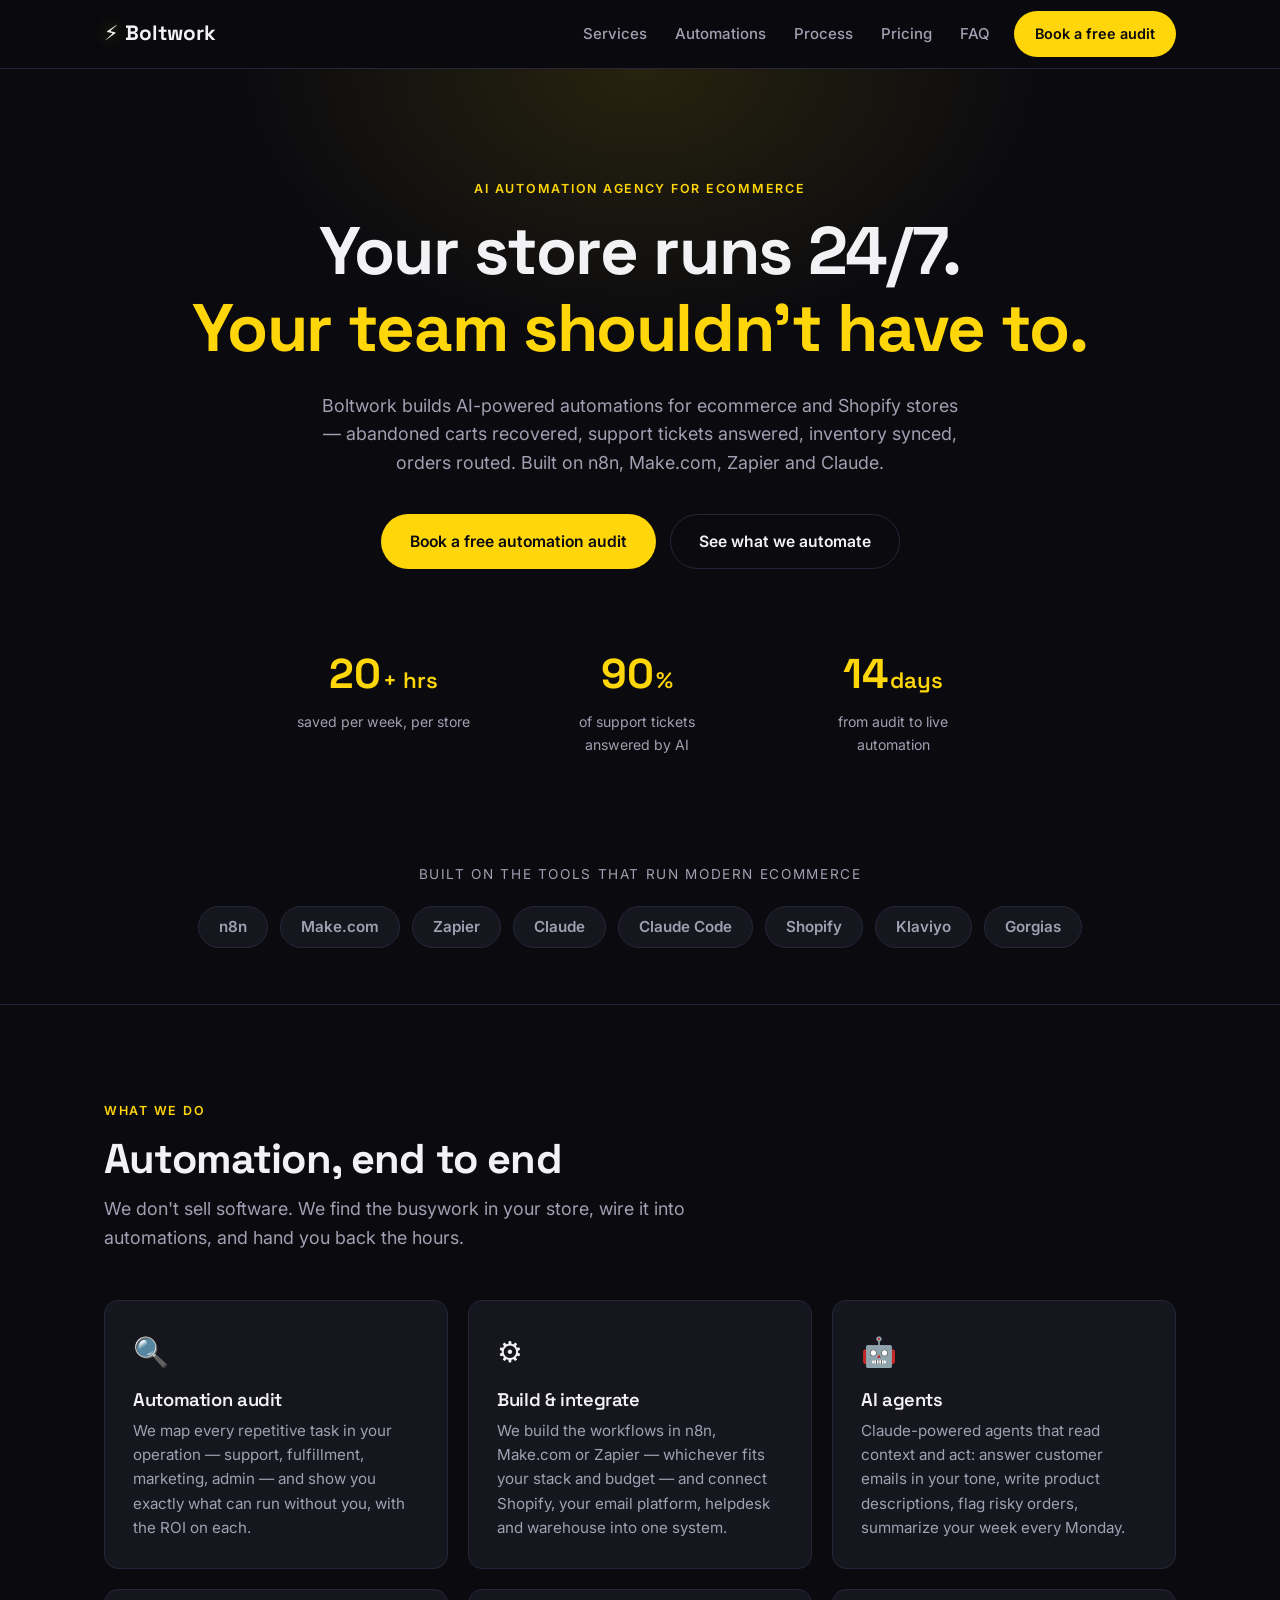
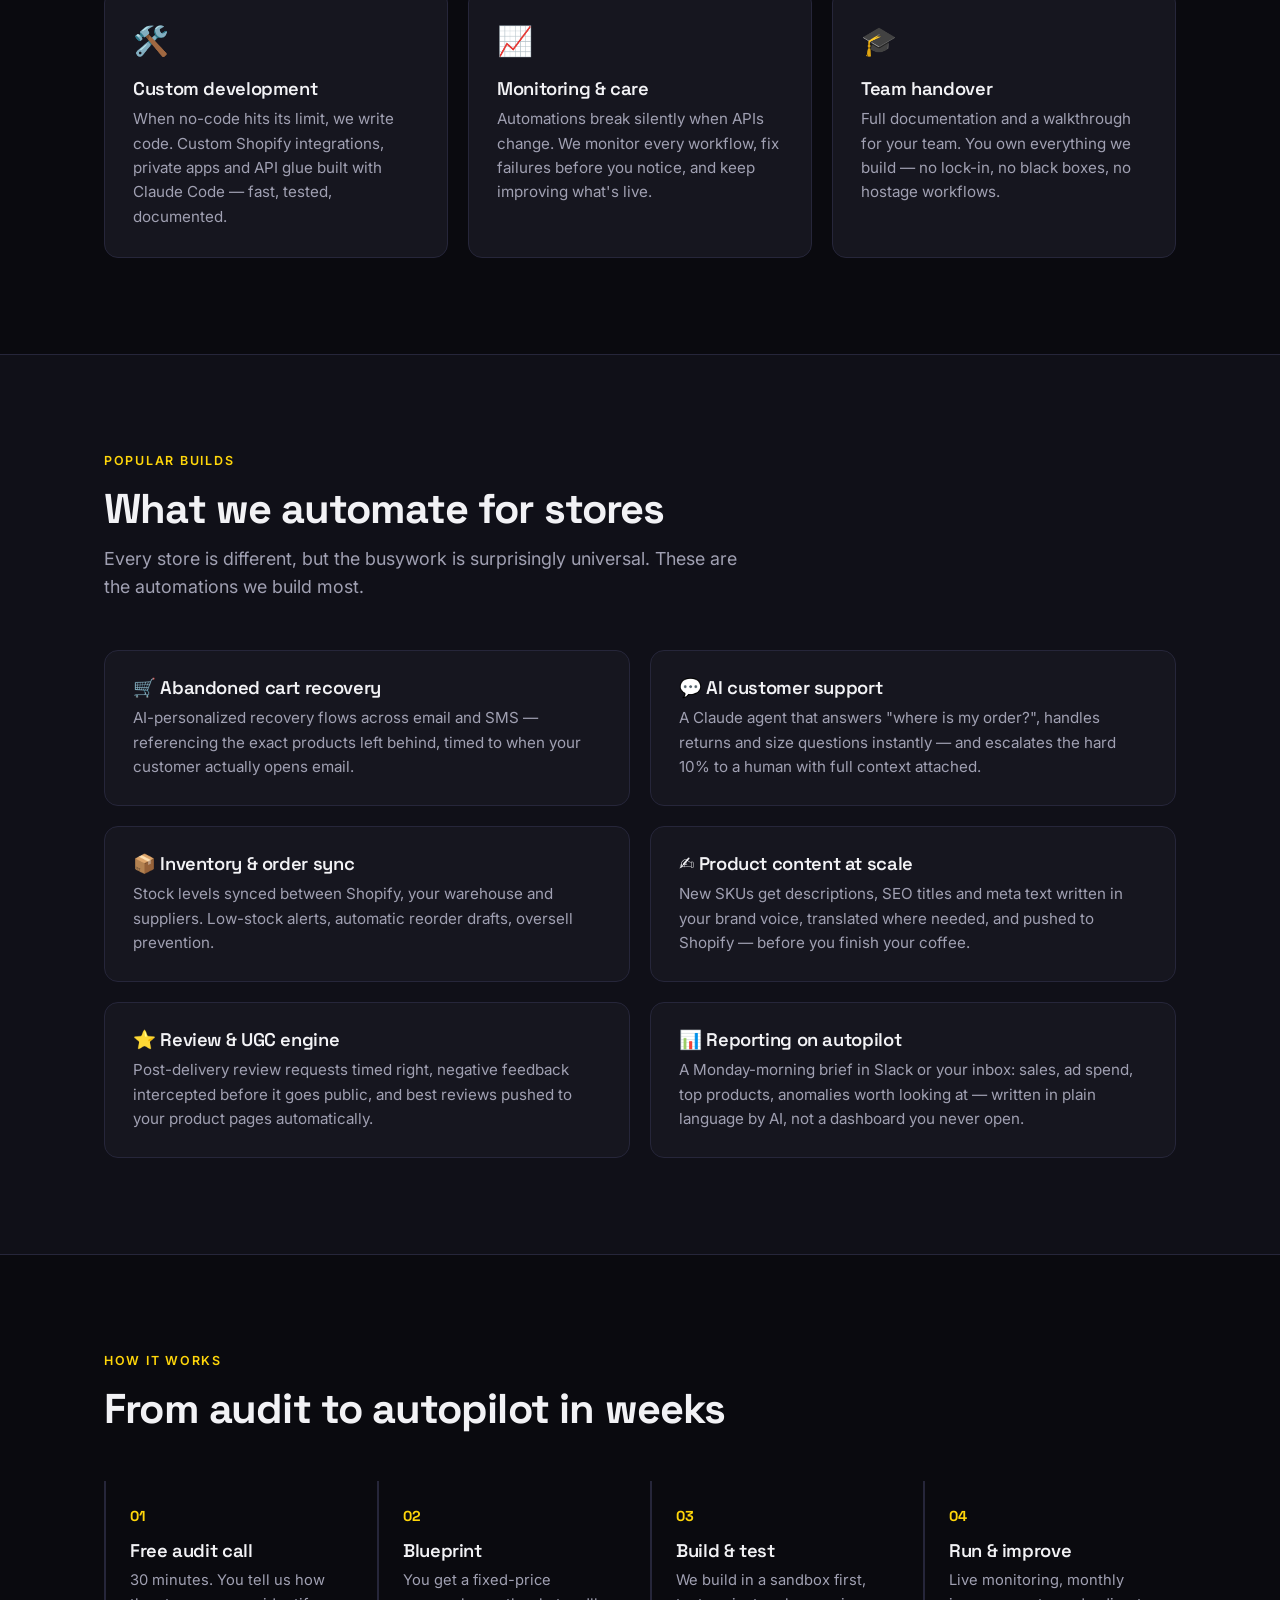
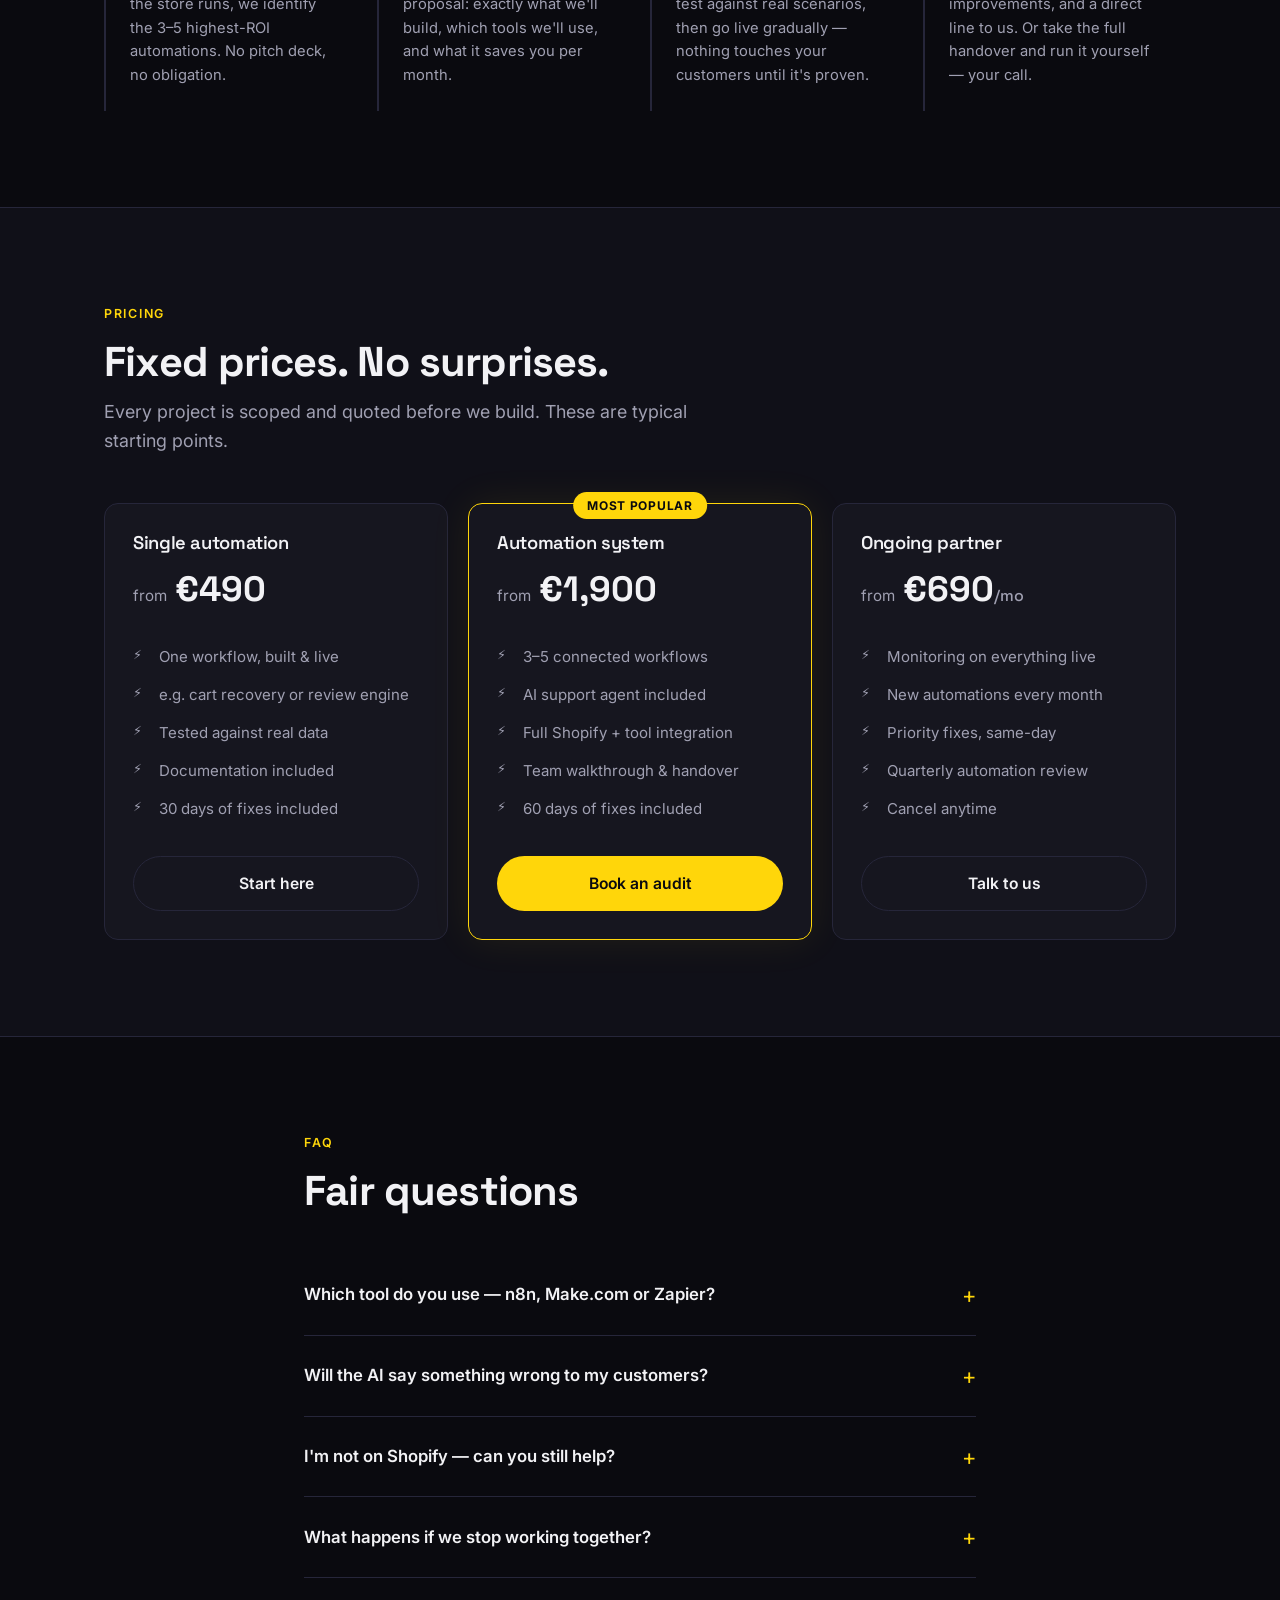
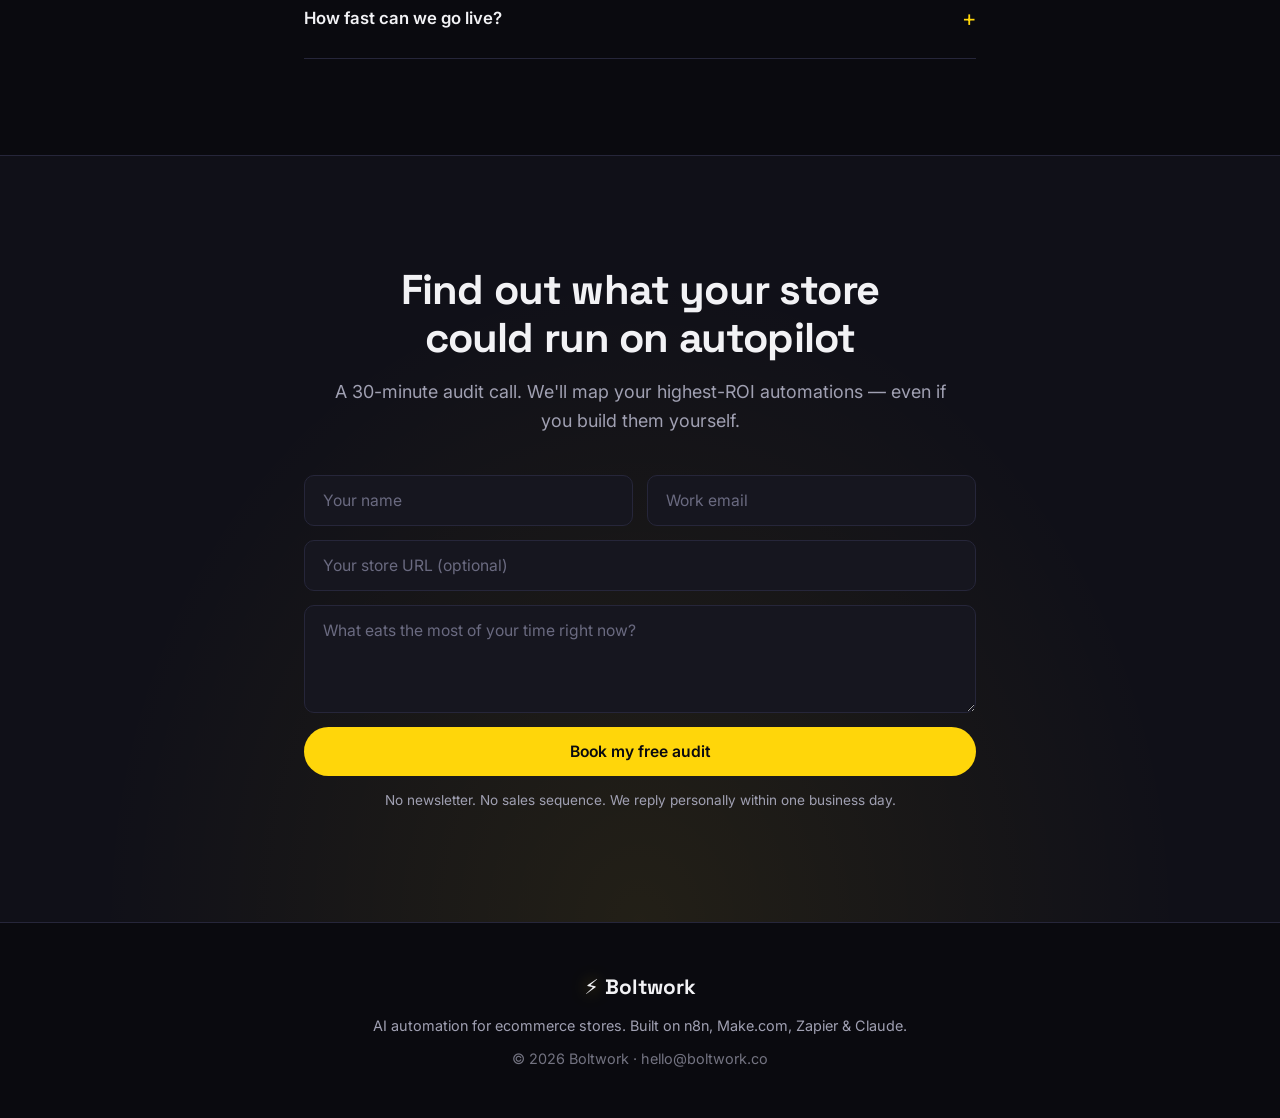
==== index.html @ 33cf0e96 "Initial commit: Boltwork marketing site Static one-page site for an AI automation agency targeting e" ====
<!DOCTYPE html>
<html lang="en">
<head>
  <meta charset="UTF-8">
  <meta name="viewport" content="width=device-width, initial-scale=1.0">
  <title>Boltwork — AI Automation for Ecommerce &amp; Shopify Stores</title>
  <meta name="description" content="Boltwork builds AI automations for ecommerce and Shopify stores using n8n, Make.com, Zapier and Claude. Recover carts, automate support, sync inventory — on autopilot.">
  <meta property="og:title" content="Boltwork — AI Automation for Ecommerce Stores">
  <meta property="og:description" content="We wire your store's busywork into AI-powered automations. n8n, Make.com, Zapier, Claude.">
  <meta property="og:type" content="website">
  <meta property="og:url" content="https://boltwork.co">
  <link rel="icon" href="data:image/svg+xml,<svg xmlns='http://www.w3.org/2000/svg' viewBox='0 0 100 100'><text y='.9em' font-size='90'>⚡</text></svg>">
  <link rel="preconnect" href="https://fonts.googleapis.com">
  <link rel="preconnect" href="https://fonts.gstatic.com" crossorigin>
  <link href="https://fonts.googleapis.com/css2?family=Inter:wght@400;500;600;700;800&family=Space+Grotesk:wght@500;600;700&display=swap" rel="stylesheet">
  <link rel="stylesheet" href="css/style.css">
</head>
<body>

  <header class="nav" id="top">
    <div class="container nav-inner">
      <a href="#top" class="logo">
        <span class="logo-bolt">⚡</span>Boltwork
      </a>
      <nav class="nav-links">
        <a href="#services">Services</a>
        <a href="#automations">Automations</a>
        <a href="#process">Process</a>
        <a href="#pricing">Pricing</a>
        <a href="#faq">FAQ</a>
      </nav>
      <a href="#contact" class="btn btn-primary btn-sm">Book a free audit</a>
      <button class="nav-toggle" aria-label="Open menu">☰</button>
    </div>
  </header>

  <main>

    <!-- HERO -->
    <section class="hero">
      <div class="hero-glow" aria-hidden="true"></div>
      <div class="container hero-inner">
        <p class="eyebrow reveal">AI automation agency for ecommerce</p>
        <h1 class="reveal">Your store runs 24/7.<br><span class="accent">Your team shouldn't have to.</span></h1>
        <p class="lead reveal">
          Boltwork builds AI-powered automations for ecommerce and Shopify stores —
          abandoned carts recovered, support tickets answered, inventory synced,
          orders routed. Built on n8n, Make.com, Zapier and Claude.
        </p>
        <div class="hero-cta reveal">
          <a href="#contact" class="btn btn-primary">Book a free automation audit</a>
          <a href="#automations" class="btn btn-ghost">See what we automate</a>
        </div>
        <div class="hero-stats reveal">
          <div class="stat"><span class="stat-num" data-count="20">0</span><span class="stat-unit">+ hrs</span><span class="stat-label">saved per week, per store</span></div>
          <div class="stat"><span class="stat-num" data-count="90">0</span><span class="stat-unit">%</span><span class="stat-label">of support tickets answered by AI</span></div>
          <div class="stat"><span class="stat-num" data-count="14">0</span><span class="stat-unit">days</span><span class="stat-label">from audit to live automation</span></div>
        </div>
      </div>
    </section>

    <!-- TOOL STRIP -->
    <section class="tools">
      <div class="container">
        <p class="tools-label">Built on the tools that run modern ecommerce</p>
        <div class="tools-row">
          <span class="tool-chip">n8n</span>
          <span class="tool-chip">Make.com</span>
          <span class="tool-chip">Zapier</span>
          <span class="tool-chip">Claude</span>
          <span class="tool-chip">Claude Code</span>
          <span class="tool-chip">Shopify</span>
          <span class="tool-chip">Klaviyo</span>
          <span class="tool-chip">Gorgias</span>
        </div>
      </div>
    </section>

    <!-- SERVICES -->
    <section class="section" id="services">
      <div class="container">
        <p class="eyebrow reveal">What we do</p>
        <h2 class="reveal">Automation, end to end</h2>
        <p class="section-lead reveal">We don't sell software. We find the busywork in your store, wire it into automations, and hand you back the hours.</p>
        <div class="grid grid-3">
          <div class="card reveal">
            <div class="card-icon">🔍</div>
            <h3>Automation audit</h3>
            <p>We map every repetitive task in your operation — support, fulfillment, marketing, admin — and show you exactly what can run without you, with the ROI on each.</p>
          </div>
          <div class="card reveal">
            <div class="card-icon">⚙️</div>
            <h3>Build &amp; integrate</h3>
            <p>We build the workflows in n8n, Make.com or Zapier — whichever fits your stack and budget — and connect Shopify, your email platform, helpdesk and warehouse into one system.</p>
          </div>
          <div class="card reveal">
            <div class="card-icon">🤖</div>
            <h3>AI agents</h3>
            <p>Claude-powered agents that read context and act: answer customer emails in your tone, write product descriptions, flag risky orders, summarize your week every Monday.</p>
          </div>
          <div class="card reveal">
            <div class="card-icon">🛠️</div>
            <h3>Custom development</h3>
            <p>When no-code hits its limit, we write code. Custom Shopify integrations, private apps and API glue built with Claude Code — fast, tested, documented.</p>
          </div>
          <div class="card reveal">
            <div class="card-icon">📈</div>
            <h3>Monitoring &amp; care</h3>
            <p>Automations break silently when APIs change. We monitor every workflow, fix failures before you notice, and keep improving what's live.</p>
          </div>
          <div class="card reveal">
            <div class="card-icon">🎓</div>
            <h3>Team handover</h3>
            <p>Full documentation and a walkthrough for your team. You own everything we build — no lock-in, no black boxes, no hostage workflows.</p>
          </div>
        </div>
      </div>
    </section>

    <!-- AUTOMATIONS -->
    <section class="section section-alt" id="automations">
      <div class="container">
        <p class="eyebrow reveal">Popular builds</p>
        <h2 class="reveal">What we automate for stores</h2>
        <p class="section-lead reveal">Every store is different, but the busywork is surprisingly universal. These are the automations we build most.</p>
        <div class="grid grid-2">
          <div class="usecase reveal">
            <h3>🛒 Abandoned cart recovery</h3>
            <p>AI-personalized recovery flows across email and SMS — referencing the exact products left behind, timed to when your customer actually opens email.</p>
          </div>
          <div class="usecase reveal">
            <h3>💬 AI customer support</h3>
            <p>A Claude agent that answers "where is my order?", handles returns and size questions instantly — and escalates the hard 10% to a human with full context attached.</p>
          </div>
          <div class="usecase reveal">
            <h3>📦 Inventory &amp; order sync</h3>
            <p>Stock levels synced between Shopify, your warehouse and suppliers. Low-stock alerts, automatic reorder drafts, oversell prevention.</p>
          </div>
          <div class="usecase reveal">
            <h3>✍️ Product content at scale</h3>
            <p>New SKUs get descriptions, SEO titles and meta text written in your brand voice, translated where needed, and pushed to Shopify — before you finish your coffee.</p>
          </div>
          <div class="usecase reveal">
            <h3>⭐ Review &amp; UGC engine</h3>
            <p>Post-delivery review requests timed right, negative feedback intercepted before it goes public, and best reviews pushed to your product pages automatically.</p>
          </div>
          <div class="usecase reveal">
            <h3>📊 Reporting on autopilot</h3>
            <p>A Monday-morning brief in Slack or your inbox: sales, ad spend, top products, anomalies worth looking at — written in plain language by AI, not a dashboard you never open.</p>
          </div>
        </div>
      </div>
    </section>

    <!-- PROCESS -->
    <section class="section" id="process">
      <div class="container">
        <p class="eyebrow reveal">How it works</p>
        <h2 class="reveal">From audit to autopilot in weeks</h2>
        <div class="steps">
          <div class="step reveal">
            <span class="step-num">01</span>
            <h3>Free audit call</h3>
            <p>30 minutes. You tell us how the store runs, we identify the 3–5 highest-ROI automations. No pitch deck, no obligation.</p>
          </div>
          <div class="step reveal">
            <span class="step-num">02</span>
            <h3>Blueprint</h3>
            <p>You get a fixed-price proposal: exactly what we'll build, which tools we'll use, and what it saves you per month.</p>
          </div>
          <div class="step reveal">
            <span class="step-num">03</span>
            <h3>Build &amp; test</h3>
            <p>We build in a sandbox first, test against real scenarios, then go live gradually — nothing touches your customers until it's proven.</p>
          </div>
          <div class="step reveal">
            <span class="step-num">04</span>
            <h3>Run &amp; improve</h3>
            <p>Live monitoring, monthly improvements, and a direct line to us. Or take the full handover and run it yourself — your call.</p>
          </div>
        </div>
      </div>
    </section>

    <!-- PRICING -->
    <section class="section section-alt" id="pricing">
      <div class="container">
        <p class="eyebrow reveal">Pricing</p>
        <h2 class="reveal">Fixed prices. No surprises.</h2>
        <p class="section-lead reveal">Every project is scoped and quoted before we build. These are typical starting points.</p>
        <div class="grid grid-3 pricing-grid">
          <div class="card price-card reveal">
            <h3>Single automation</h3>
            <p class="price">from <span>€490</span></p>
            <ul>
              <li>One workflow, built &amp; live</li>
              <li>e.g. cart recovery or review engine</li>
              <li>Tested against real data</li>
              <li>Documentation included</li>
              <li>30 days of fixes included</li>
            </ul>
            <a href="#contact" class="btn btn-ghost btn-block">Start here</a>
          </div>
          <div class="card price-card featured reveal">
            <span class="badge">Most popular</span>
            <h3>Automation system</h3>
            <p class="price">from <span>€1,900</span></p>
            <ul>
              <li>3–5 connected workflows</li>
              <li>AI support agent included</li>
              <li>Full Shopify + tool integration</li>
              <li>Team walkthrough &amp; handover</li>
              <li>60 days of fixes included</li>
            </ul>
            <a href="#contact" class="btn btn-primary btn-block">Book an audit</a>
          </div>
          <div class="card price-card reveal">
            <h3>Ongoing partner</h3>
            <p class="price">from <span>€690</span><span class="price-period">/mo</span></p>
            <ul>
              <li>Monitoring on everything live</li>
              <li>New automations every month</li>
              <li>Priority fixes, same-day</li>
              <li>Quarterly automation review</li>
              <li>Cancel anytime</li>
            </ul>
            <a href="#contact" class="btn btn-ghost btn-block">Talk to us</a>
          </div>
        </div>
      </div>
    </section>

    <!-- FAQ -->
    <section class="section" id="faq">
      <div class="container container-narrow">
        <p class="eyebrow reveal">FAQ</p>
        <h2 class="reveal">Fair questions</h2>
        <div class="faq-list">
          <details class="faq-item reveal">
            <summary>Which tool do you use — n8n, Make.com or Zapier?</summary>
            <p>Whichever fits you. Zapier is fastest to start and easiest for your team to tweak. Make.com is the value pick for complex multi-step flows. n8n is self-hostable and cheapest at scale — best when you run many workflows or care about data staying on your own server. We're not affiliated with any of them, so we recommend what's right, not what pays us.</p>
          </details>
          <details class="faq-item reveal">
            <summary>Will the AI say something wrong to my customers?</summary>
            <p>We design for this. Agents only act inside guardrails: they answer from your actual policies and order data, they escalate anything uncertain to a human, and during the first weeks everything runs in draft mode so you approve before anything is sent.</p>
          </details>
          <details class="faq-item reveal">
            <summary>I'm not on Shopify — can you still help?</summary>
            <p>Yes. Shopify is our specialty, but n8n, Make and Zapier connect to WooCommerce, and most other platforms. If it has an API, we can automate it.</p>
          </details>
          <details class="faq-item reveal">
            <summary>What happens if we stop working together?</summary>
            <p>You keep everything. Workflows are built in your accounts, documented, and handed over. No proprietary lock-in — if we're not delivering value, you should be able to walk away easily. That keeps us honest.</p>
          </details>
          <details class="faq-item reveal">
            <summary>How fast can we go live?</summary>
            <p>A single automation is typically live within 1–2 weeks of the audit call. A full automation system takes 3–5 weeks, going live piece by piece so you see value early.</p>
          </details>
        </div>
      </div>
    </section>

    <!-- CTA -->
    <section class="cta" id="contact">
      <div class="container container-narrow">
        <h2 class="reveal">Find out what your store<br>could run on autopilot</h2>
        <p class="section-lead reveal">A 30-minute audit call. We'll map your highest-ROI automations — even if you build them yourself.</p>
        <form class="contact-form reveal" name="contact" method="POST" data-netlify="true">
          <div class="form-row">
            <input type="text" name="name" placeholder="Your name" required>
            <input type="email" name="email" placeholder="Work email" required>
          </div>
          <input type="url" name="store" placeholder="Your store URL (optional)">
          <textarea name="message" rows="4" placeholder="What eats the most of your time right now?"></textarea>
          <button type="submit" class="btn btn-primary btn-block">Book my free audit</button>
          <p class="form-note">No newsletter. No sales sequence. We reply personally within one business day.</p>
        </form>
      </div>
    </section>

  </main>

  <footer class="footer">
    <div class="container footer-inner">
      <a href="#top" class="logo"><span class="logo-bolt">⚡</span>Boltwork</a>
      <p>AI automation for ecommerce stores. Built on n8n, Make.com, Zapier &amp; Claude.</p>
      <p class="footer-copy">© 2026 Boltwork · hello@boltwork.co</p>
    </div>
  </footer>

  <script src="js/main.js"></script>
</body>
</html>
---- css/style.css ----
/* ============ Boltwork — style.css ============ */

:root {
  --bg: #0a0a0f;
  --bg-alt: #101018;
  --surface: #16161f;
  --surface-hover: #1c1c28;
  --border: #26263a;
  --text: #f2f2f5;
  --text-muted: #a0a0b2;
  --accent: #ffd60a;
  --accent-dim: #ffd60a22;
  --accent-text: #0a0a0f;
  --radius: 14px;
  --font-body: "Inter", system-ui, -apple-system, sans-serif;
  --font-display: "Space Grotesk", var(--font-body);
}

* { margin: 0; padding: 0; box-sizing: border-box; }

html { scroll-behavior: smooth; }

body {
  font-family: var(--font-body);
  background: var(--bg);
  color: var(--text);
  line-height: 1.6;
  -webkit-font-smoothing: antialiased;
}

.container {
  max-width: 1120px;
  margin: 0 auto;
  padding: 0 24px;
}

.container-narrow { max-width: 720px; }

h1, h2, h3 {
  font-family: var(--font-display);
  line-height: 1.15;
  letter-spacing: -0.02em;
}

h1 { font-size: clamp(2.4rem, 6vw, 4.2rem); font-weight: 700; }
h2 { font-size: clamp(1.8rem, 4vw, 2.6rem); font-weight: 700; margin-bottom: 12px; }
h3 { font-size: 1.15rem; font-weight: 600; margin-bottom: 8px; }

.accent { color: var(--accent); }

.eyebrow {
  text-transform: uppercase;
  letter-spacing: 0.14em;
  font-size: 0.78rem;
  font-weight: 600;
  color: var(--accent);
  margin-bottom: 14px;
}

.lead, .section-lead {
  color: var(--text-muted);
  font-size: 1.12rem;
  max-width: 640px;
}

.section-lead { margin-bottom: 48px; }

/* ---------- Buttons ---------- */

.btn {
  display: inline-block;
  padding: 14px 28px;
  border-radius: 999px;
  font-weight: 600;
  font-size: 0.98rem;
  text-decoration: none;
  border: 1px solid transparent;
  cursor: pointer;
  transition: transform 0.15s ease, box-shadow 0.15s ease, background 0.15s ease;
  font-family: var(--font-body);
}

.btn-primary {
  background: var(--accent);
  color: var(--accent-text);
}

.btn-primary:hover {
  transform: translateY(-2px);
  box-shadow: 0 8px 30px var(--accent-dim), 0 4px 14px rgba(255, 214, 10, 0.35);
}

.btn-ghost {
  border-color: var(--border);
  color: var(--text);
  background: transparent;
}

.btn-ghost:hover {
  background: var(--surface);
  transform: translateY(-2px);
}

.btn-sm { padding: 10px 20px; font-size: 0.9rem; }
.btn-block { display: block; text-align: center; width: 100%; }

/* ---------- Nav ---------- */

.nav {
  position: sticky;
  top: 0;
  z-index: 100;
  background: rgba(10, 10, 15, 0.82);
  backdrop-filter: blur(14px);
  border-bottom: 1px solid var(--border);
}

.nav-inner {
  display: flex;
  align-items: center;
  justify-content: space-between;
  height: 68px;
  gap: 24px;
}

.logo {
  font-family: var(--font-display);
  font-weight: 700;
  font-size: 1.3rem;
  color: var(--text);
  text-decoration: none;
  display: flex;
  align-items: center;
  gap: 6px;
}

.logo-bolt { filter: drop-shadow(0 0 8px rgba(255, 214, 10, 0.6)); }

.nav-links {
  display: flex;
  gap: 28px;
  margin-left: auto;
}

.nav-links a {
  color: var(--text-muted);
  text-decoration: none;
  font-size: 0.94rem;
  font-weight: 500;
  transition: color 0.15s;
}

.nav-links a:hover { color: var(--text); }

.nav-toggle {
  display: none;
  background: none;
  border: none;
  color: var(--text);
  font-size: 1.5rem;
  cursor: pointer;
}

/* ---------- Hero ---------- */

.hero {
  position: relative;
  padding: 110px 0 80px;
  overflow: hidden;
}

.hero-glow {
  position: absolute;
  top: -300px;
  left: 50%;
  transform: translateX(-50%);
  width: 900px;
  height: 600px;
  background: radial-gradient(ellipse at center, rgba(255, 214, 10, 0.12) 0%, transparent 65%);
  pointer-events: none;
}

.hero-inner { position: relative; text-align: center; }

.hero .lead { margin: 24px auto 36px; }

.hero-cta {
  display: flex;
  gap: 14px;
  justify-content: center;
  flex-wrap: wrap;
}

.hero-stats {
  display: flex;
  justify-content: center;
  gap: clamp(32px, 6vw, 80px);
  margin-top: 72px;
  flex-wrap: wrap;
}

.stat { text-align: center; }

.stat-num {
  font-family: var(--font-display);
  font-size: 2.6rem;
  font-weight: 700;
  color: var(--accent);
}

.stat-unit {
  font-family: var(--font-display);
  font-size: 1.4rem;
  font-weight: 600;
  color: var(--accent);
  margin-left: 2px;
}

.stat-label {
  display: block;
  color: var(--text-muted);
  font-size: 0.88rem;
  margin-top: 4px;
  max-width: 180px;
}

/* ---------- Tool strip ---------- */

.tools {
  padding: 28px 0 56px;
  border-bottom: 1px solid var(--border);
}

.tools-label {
  text-align: center;
  color: var(--text-muted);
  font-size: 0.85rem;
  text-transform: uppercase;
  letter-spacing: 0.12em;
  margin-bottom: 20px;
}

.tools-row {
  display: flex;
  justify-content: center;
  flex-wrap: wrap;
  gap: 12px;
}

.tool-chip {
  padding: 8px 20px;
  border: 1px solid var(--border);
  border-radius: 999px;
  color: var(--text-muted);
  font-weight: 600;
  font-size: 0.95rem;
  background: var(--surface);
  transition: color 0.15s, border-color 0.15s;
}

.tool-chip:hover { color: var(--accent); border-color: var(--accent); }

/* ---------- Sections ---------- */

.section { padding: 96px 0; }

.section-alt {
  background: var(--bg-alt);
  border-top: 1px solid var(--border);
  border-bottom: 1px solid var(--border);
}

/* ---------- Grids & cards ---------- */

.grid { display: grid; gap: 20px; }
.grid-2 { grid-template-columns: repeat(2, 1fr); }
.grid-3 { grid-template-columns: repeat(3, 1fr); }

.card {
  background: var(--surface);
  border: 1px solid var(--border);
  border-radius: var(--radius);
  padding: 28px;
  transition: transform 0.2s ease, border-color 0.2s ease, background 0.2s ease;
}

.card:hover {
  transform: translateY(-4px);
  border-color: #3a3a55;
  background: var(--surface-hover);
}

.card p { color: var(--text-muted); font-size: 0.95rem; }

.card-icon { font-size: 1.8rem; margin-bottom: 14px; }

.usecase {
  background: var(--surface);
  border: 1px solid var(--border);
  border-radius: var(--radius);
  padding: 26px 28px;
  transition: transform 0.2s ease, border-color 0.2s ease;
}

.usecase:hover { transform: translateY(-3px); border-color: #3a3a55; }

.usecase p { color: var(--text-muted); font-size: 0.95rem; }

/* ---------- Steps ---------- */

.steps {
  display: grid;
  grid-template-columns: repeat(4, 1fr);
  gap: 20px;
  margin-top: 48px;
}

.step {
  padding: 24px;
  border-left: 2px solid var(--border);
  transition: border-color 0.2s;
}

.step:hover { border-left-color: var(--accent); }

.step-num {
  font-family: var(--font-display);
  font-size: 0.9rem;
  font-weight: 700;
  color: var(--accent);
  display: block;
  margin-bottom: 12px;
}

.step p { color: var(--text-muted); font-size: 0.92rem; }

/* ---------- Pricing ---------- */

.pricing-grid { align-items: stretch; }

.price-card {
  display: flex;
  flex-direction: column;
  position: relative;
}

.price-card.featured {
  border-color: var(--accent);
  box-shadow: 0 0 40px rgba(255, 214, 10, 0.08);
}

.badge {
  position: absolute;
  top: -12px;
  left: 50%;
  transform: translateX(-50%);
  background: var(--accent);
  color: var(--accent-text);
  font-size: 0.75rem;
  font-weight: 700;
  padding: 4px 14px;
  border-radius: 999px;
  text-transform: uppercase;
  letter-spacing: 0.06em;
  white-space: nowrap;
}

.price {
  color: var(--text-muted);
  font-size: 0.95rem;
  margin-bottom: 20px;
}

.price span {
  font-family: var(--font-display);
  font-size: 2.2rem;
  font-weight: 700;
  color: var(--text);
  margin-left: 4px;
}

.price .price-period {
  font-size: 1rem;
  font-weight: 500;
  color: var(--text-muted);
  margin-left: 0;
}

.price-card ul {
  list-style: none;
  margin-bottom: 28px;
  flex-grow: 1;
}

.price-card li {
  color: var(--text-muted);
  font-size: 0.94rem;
  padding: 7px 0 7px 26px;
  position: relative;
}

.price-card li::before {
  content: "⚡";
  position: absolute;
  left: 0;
  font-size: 0.8rem;
}

/* ---------- FAQ ---------- */

.faq-list { margin-top: 40px; }

.faq-item {
  border-bottom: 1px solid var(--border);
  padding: 4px 0;
}

.faq-item summary {
  cursor: pointer;
  font-weight: 600;
  font-size: 1.05rem;
  padding: 18px 0;
  list-style: none;
  display: flex;
  justify-content: space-between;
  align-items: center;
  gap: 16px;
}

.faq-item summary::-webkit-details-marker { display: none; }

.faq-item summary::after {
  content: "+";
  color: var(--accent);
  font-size: 1.4rem;
  font-weight: 400;
  flex-shrink: 0;
  transition: transform 0.2s;
}

.faq-item[open] summary::after { transform: rotate(45deg); }

.faq-item p {
  color: var(--text-muted);
  padding-bottom: 20px;
  font-size: 0.97rem;
}

/* ---------- CTA / Contact ---------- */

.cta {
  padding: 110px 0;
  text-align: center;
  background:
    radial-gradient(ellipse at 50% 100%, rgba(255, 214, 10, 0.08) 0%, transparent 60%),
    var(--bg-alt);
  border-top: 1px solid var(--border);
}

.cta .section-lead { margin: 16px auto 40px; }

.contact-form {
  display: flex;
  flex-direction: column;
  gap: 14px;
  text-align: left;
}

.form-row {
  display: grid;
  grid-template-columns: 1fr 1fr;
  gap: 14px;
}

.contact-form input,
.contact-form textarea {
  width: 100%;
  padding: 15px 18px;
  background: var(--surface);
  border: 1px solid var(--border);
  border-radius: 10px;
  color: var(--text);
  font-family: var(--font-body);
  font-size: 0.98rem;
  transition: border-color 0.15s;
}

.contact-form input:focus,
.contact-form textarea:focus {
  outline: none;
  border-color: var(--accent);
}

.contact-form ::placeholder { color: #6a6a80; }

.form-note {
  text-align: center;
  color: var(--text-muted);
  font-size: 0.85rem;
}

/* ---------- Footer ---------- */

.footer {
  padding: 48px 0;
  border-top: 1px solid var(--border);
}

.footer-inner {
  display: flex;
  flex-direction: column;
  align-items: center;
  gap: 10px;
  text-align: center;
}

.footer p { color: var(--text-muted); font-size: 0.9rem; }
.footer-copy { font-size: 0.82rem; opacity: 0.7; }

/* ---------- Reveal animation ---------- */

.reveal {
  opacity: 0;
  transform: translateY(22px);
  transition: opacity 0.6s ease, transform 0.6s ease;
}

.reveal.visible {
  opacity: 1;
  transform: translateY(0);
}

@media (prefers-reduced-motion: reduce) {
  .reveal { opacity: 1; transform: none; transition: none; }
  html { scroll-behavior: auto; }
}

/* ---------- Responsive ---------- */

@media (max-width: 900px) {
  .grid-3 { grid-template-columns: repeat(2, 1fr); }
  .steps { grid-template-columns: repeat(2, 1fr); }
}

@media (max-width: 640px) {
  .nav-links { display: none; }
  .nav-inner .btn { display: none; }
  .nav-toggle { display: block; }

  .nav.open .nav-links {
    display: flex;
    flex-direction: column;
    position: absolute;
    top: 68px;
    left: 0;
    right: 0;
    background: var(--bg);
    border-bottom: 1px solid var(--border);
    padding: 20px 24px;
    gap: 18px;
    margin: 0;
  }

  .grid-2, .grid-3 { grid-template-columns: 1fr; }
  .steps { grid-template-columns: 1fr; }
  .form-row { grid-template-columns: 1fr; }
  .section { padding: 64px 0; }
  .hero { padding: 72px 0 56px; }
  .hero-stats { gap: 28px; }
}
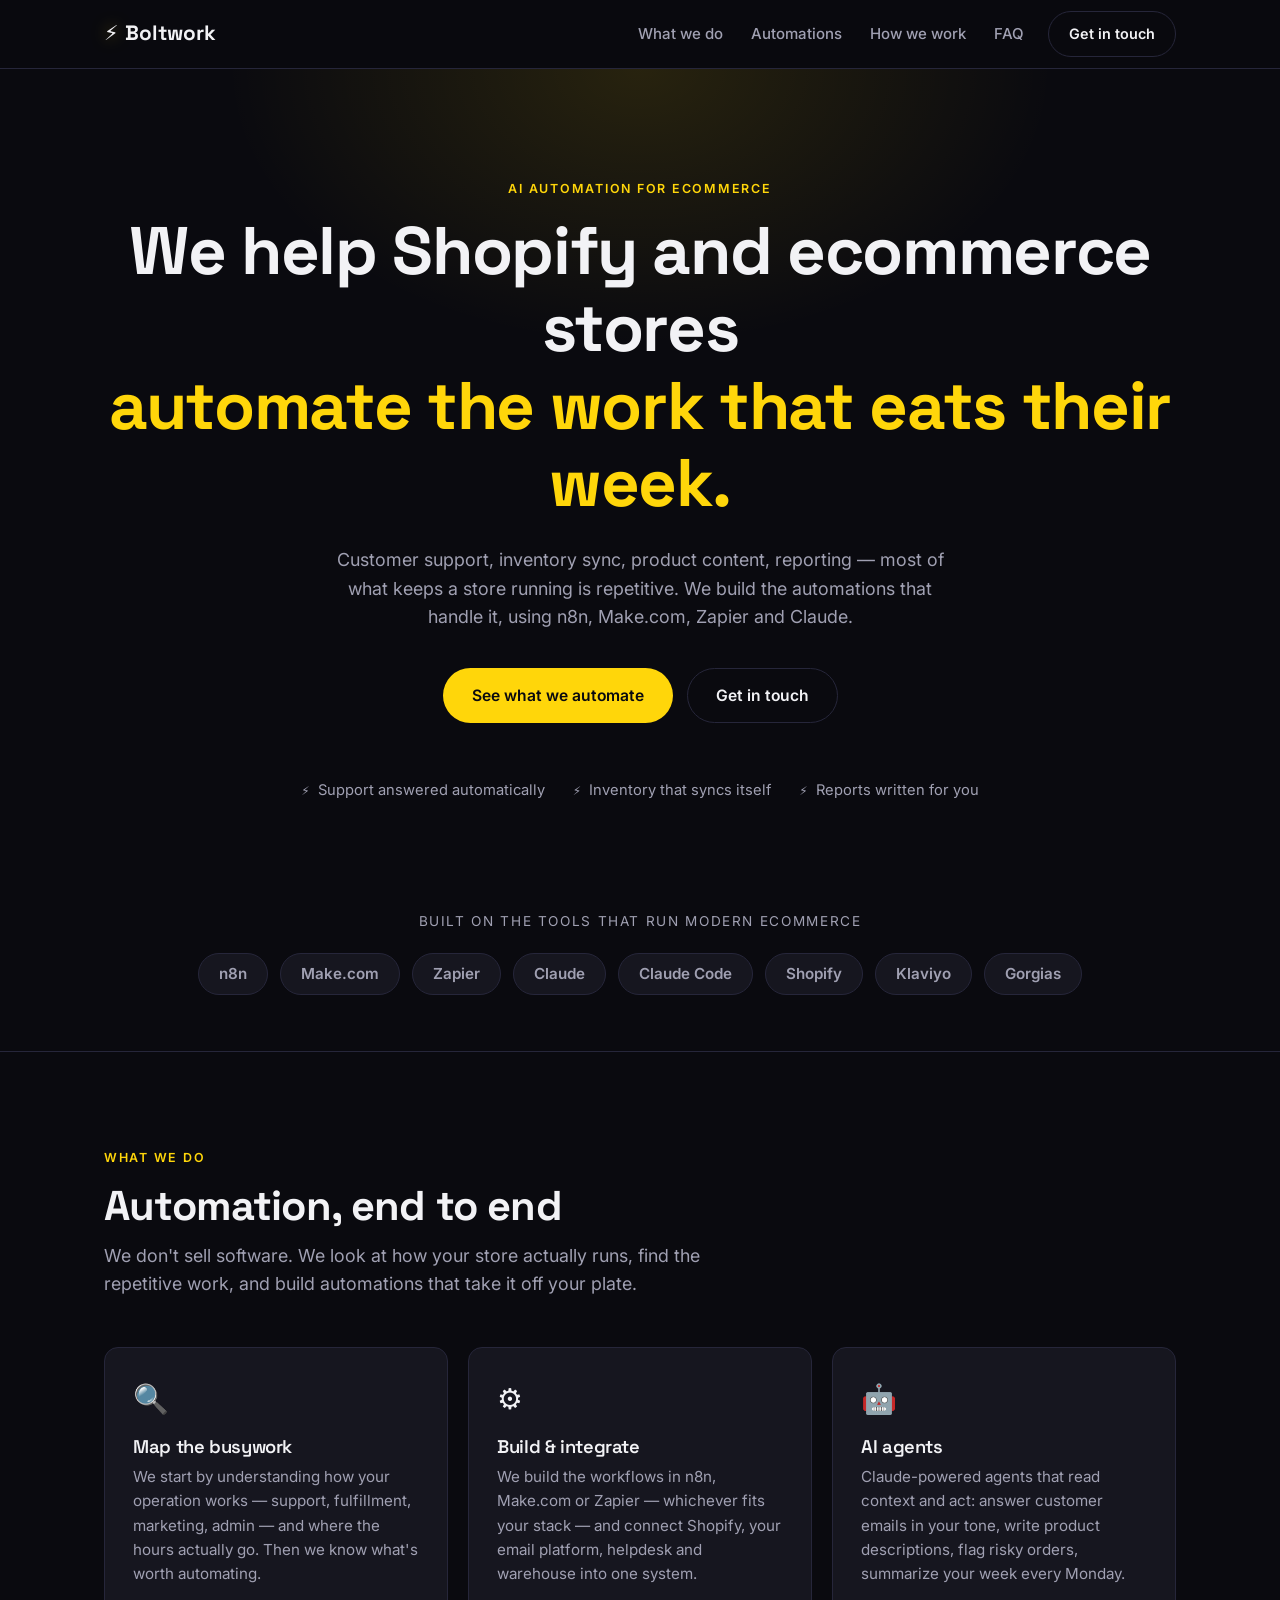
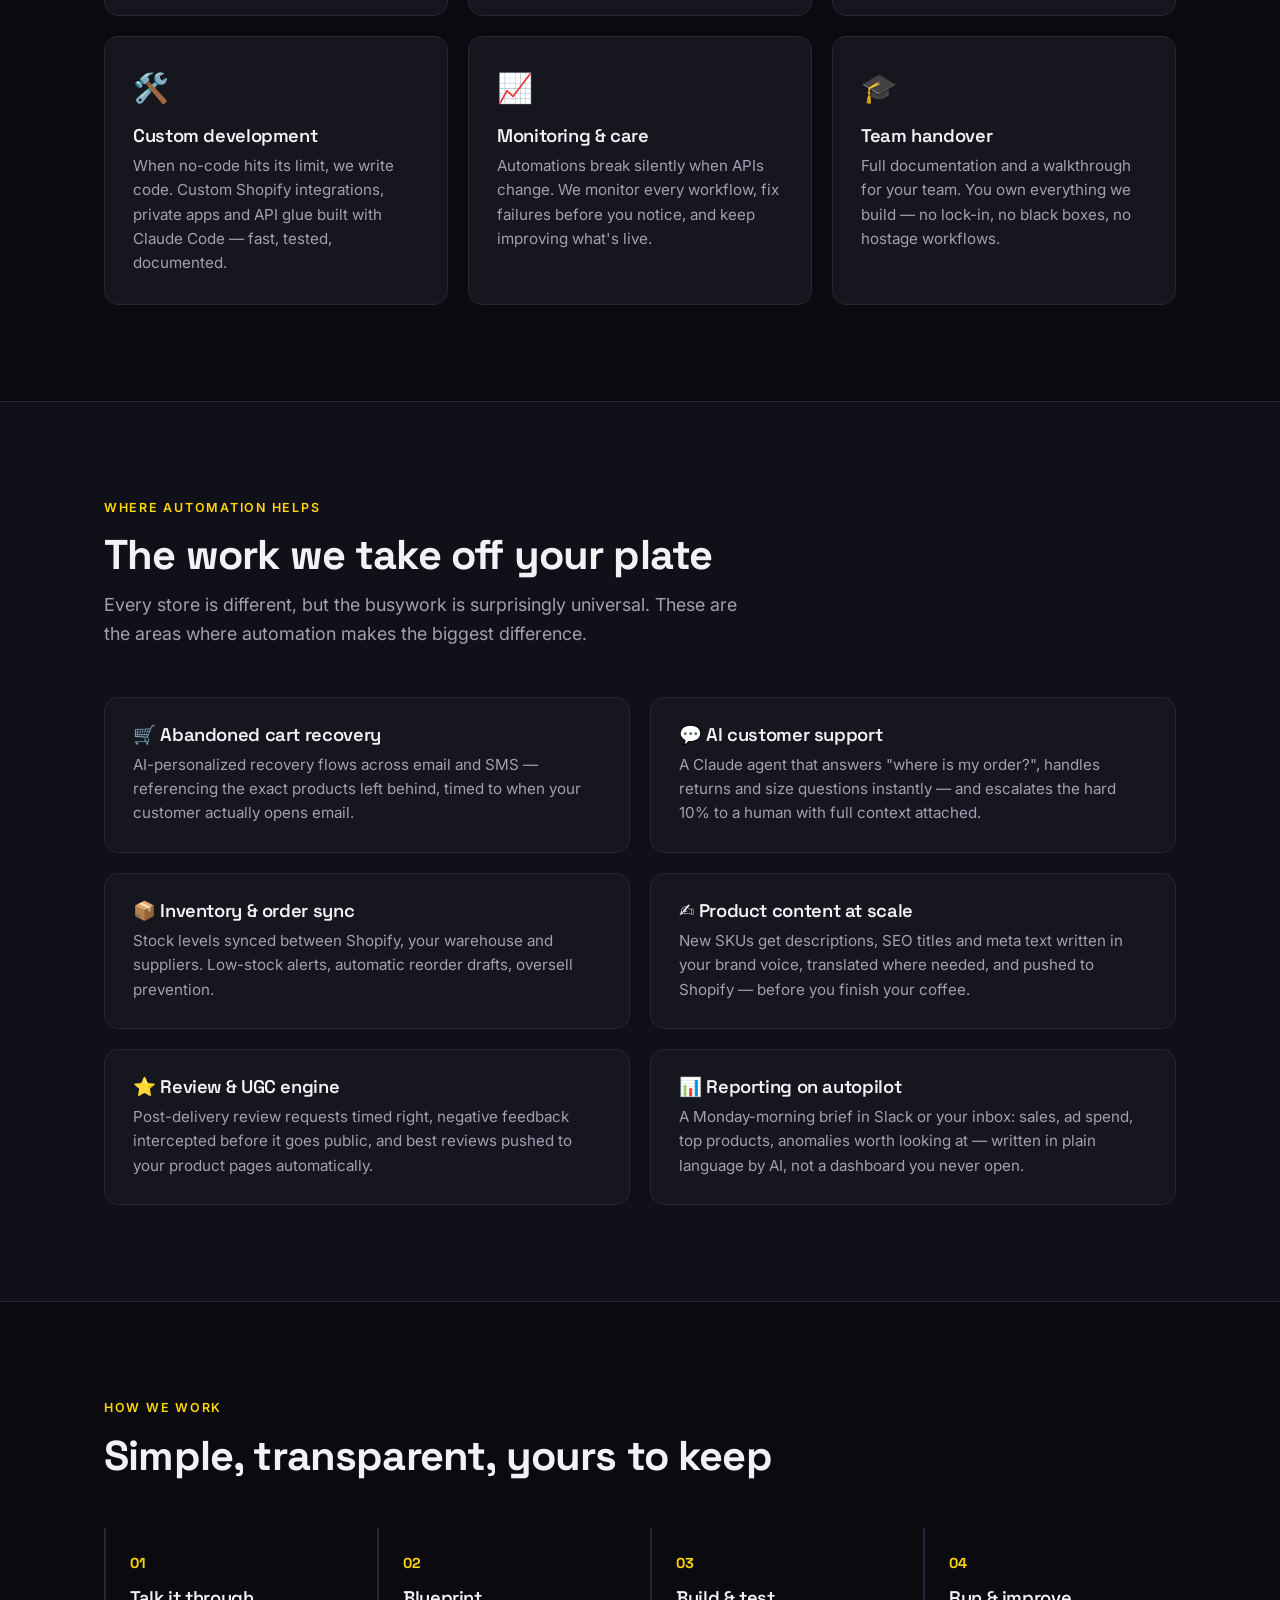
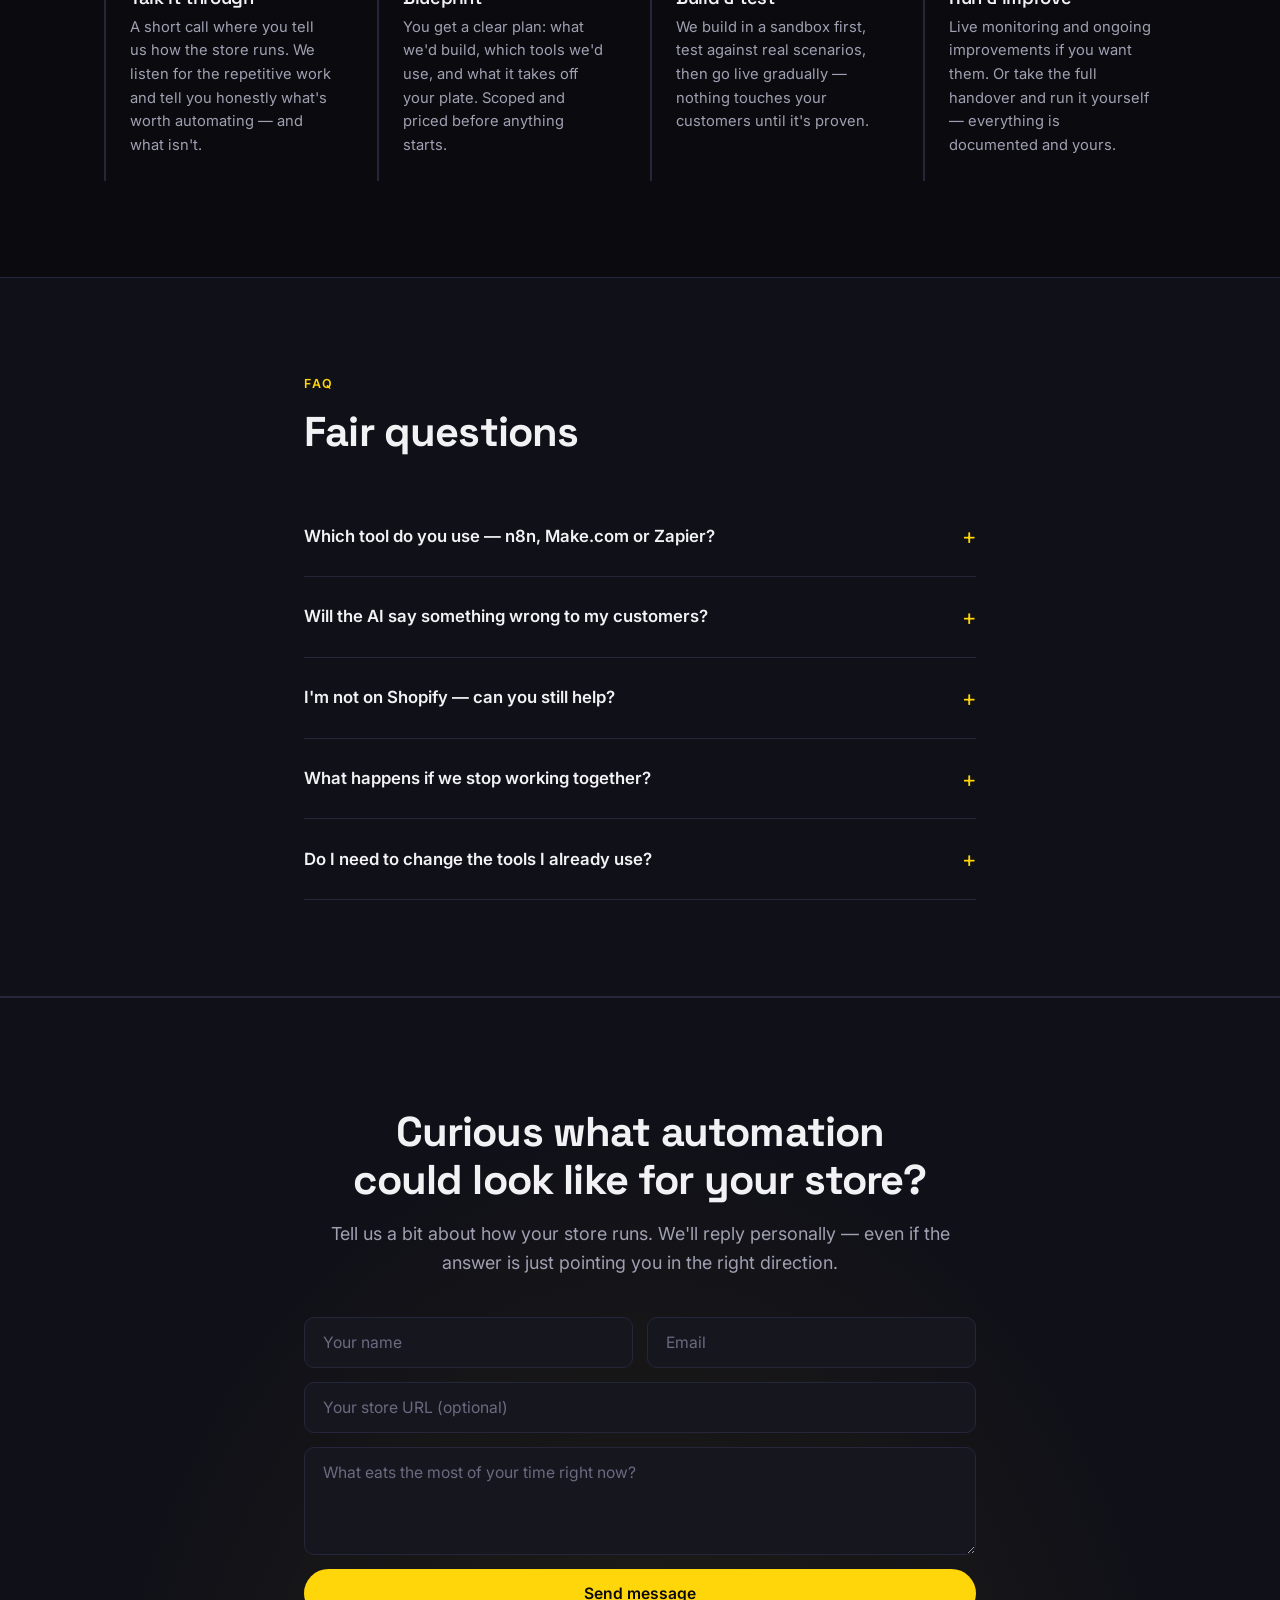
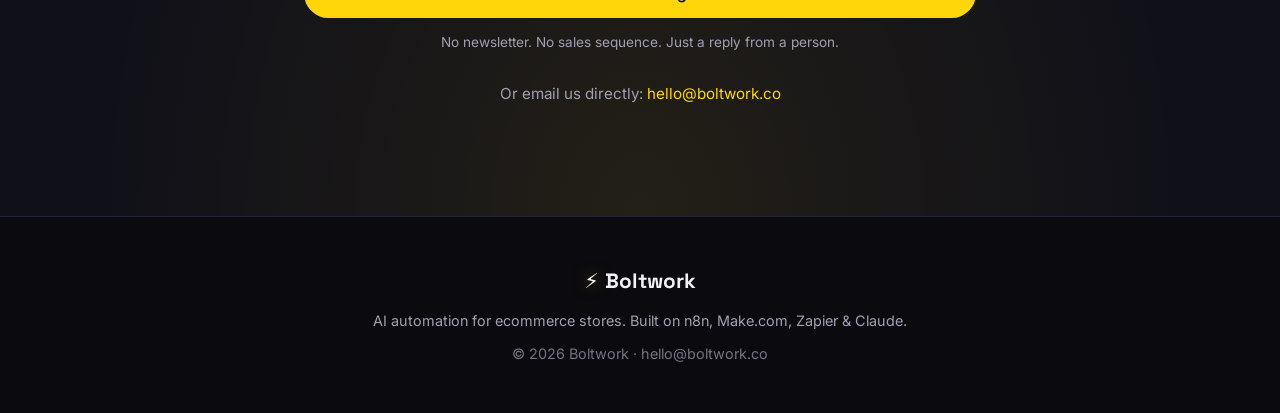
==== commit f5c3005c: "Soften positioning: credibility page, not sales page Remove pricing section, fabricated hero stats a" ====
--- a/index.html
+++ b/index.html
@@ -4,9 +4,9 @@
   <meta charset="UTF-8">
   <meta name="viewport" content="width=device-width, initial-scale=1.0">
   <title>Boltwork — AI Automation for Ecommerce &amp; Shopify Stores</title>
-  <meta name="description" content="Boltwork builds AI automations for ecommerce and Shopify stores using n8n, Make.com, Zapier and Claude. Recover carts, automate support, sync inventory — on autopilot.">
+  <meta name="description" content="Boltwork helps Shopify and ecommerce stores automate key parts of their work — support, inventory, content, reporting — using n8n, Make.com, Zapier and Claude.">
   <meta property="og:title" content="Boltwork — AI Automation for Ecommerce Stores">
-  <meta property="og:description" content="We wire your store's busywork into AI-powered automations. n8n, Make.com, Zapier, Claude.">
+  <meta property="og:description" content="We help Shopify and ecommerce stores automate the repetitive work. Built on n8n, Make.com, Zapier and Claude.">
   <meta property="og:type" content="website">
   <meta property="og:url" content="https://boltwork.co">
   <link rel="icon" href="data:image/svg+xml,<svg xmlns='http://www.w3.org/2000/svg' viewBox='0 0 100 100'><text y='.9em' font-size='90'>⚡</text></svg>">
@@ -23,13 +23,12 @@
         <span class="logo-bolt">⚡</span>Boltwork
       </a>
       <nav class="nav-links">
-        <a href="#services">Services</a>
+        <a href="#services">What we do</a>
         <a href="#automations">Automations</a>
-        <a href="#process">Process</a>
-        <a href="#pricing">Pricing</a>
+        <a href="#process">How we work</a>
         <a href="#faq">FAQ</a>
       </nav>
-      <a href="#contact" class="btn btn-primary btn-sm">Book a free audit</a>
+      <a href="#contact" class="btn btn-ghost btn-sm">Get in touch</a>
       <button class="nav-toggle" aria-label="Open menu">☰</button>
     </div>
   </header>
@@ -40,21 +39,21 @@
     <section class="hero">
       <div class="hero-glow" aria-hidden="true"></div>
       <div class="container hero-inner">
-        <p class="eyebrow reveal">AI automation agency for ecommerce</p>
-        <h1 class="reveal">Your store runs 24/7.<br><span class="accent">Your team shouldn't have to.</span></h1>
+        <p class="eyebrow reveal">AI automation for ecommerce</p>
+        <h1 class="reveal">We help Shopify and ecommerce stores<br><span class="accent">automate the work that eats their week.</span></h1>
         <p class="lead reveal">
-          Boltwork builds AI-powered automations for ecommerce and Shopify stores —
-          abandoned carts recovered, support tickets answered, inventory synced,
-          orders routed. Built on n8n, Make.com, Zapier and Claude.
+          Customer support, inventory sync, product content, reporting —
+          most of what keeps a store running is repetitive. We build the
+          automations that handle it, using n8n, Make.com, Zapier and Claude.
         </p>
         <div class="hero-cta reveal">
-          <a href="#contact" class="btn btn-primary">Book a free automation audit</a>
-          <a href="#automations" class="btn btn-ghost">See what we automate</a>
-        </div>
-        <div class="hero-stats reveal">
-          <div class="stat"><span class="stat-num" data-count="20">0</span><span class="stat-unit">+ hrs</span><span class="stat-label">saved per week, per store</span></div>
-          <div class="stat"><span class="stat-num" data-count="90">0</span><span class="stat-unit">%</span><span class="stat-label">of support tickets answered by AI</span></div>
-          <div class="stat"><span class="stat-num" data-count="14">0</span><span class="stat-unit">days</span><span class="stat-label">from audit to live automation</span></div>
+          <a href="#automations" class="btn btn-primary">See what we automate</a>
+          <a href="#contact" class="btn btn-ghost">Get in touch</a>
+        </div>
+        <div class="hero-tags reveal">
+          <span>Support answered automatically</span>
+          <span>Inventory that syncs itself</span>
+          <span>Reports written for you</span>
         </div>
       </div>
     </section>
@@ -81,17 +80,17 @@
       <div class="container">
         <p class="eyebrow reveal">What we do</p>
         <h2 class="reveal">Automation, end to end</h2>
-        <p class="section-lead reveal">We don't sell software. We find the busywork in your store, wire it into automations, and hand you back the hours.</p>
+        <p class="section-lead reveal">We don't sell software. We look at how your store actually runs, find the repetitive work, and build automations that take it off your plate.</p>
         <div class="grid grid-3">
           <div class="card reveal">
             <div class="card-icon">🔍</div>
-            <h3>Automation audit</h3>
-            <p>We map every repetitive task in your operation — support, fulfillment, marketing, admin — and show you exactly what can run without you, with the ROI on each.</p>
+            <h3>Map the busywork</h3>
+            <p>We start by understanding how your operation works — support, fulfillment, marketing, admin — and where the hours actually go. Then we know what's worth automating.</p>
           </div>
           <div class="card reveal">
             <div class="card-icon">⚙️</div>
             <h3>Build &amp; integrate</h3>
-            <p>We build the workflows in n8n, Make.com or Zapier — whichever fits your stack and budget — and connect Shopify, your email platform, helpdesk and warehouse into one system.</p>
+            <p>We build the workflows in n8n, Make.com or Zapier — whichever fits your stack — and connect Shopify, your email platform, helpdesk and warehouse into one system.</p>
           </div>
           <div class="card reveal">
             <div class="card-icon">🤖</div>
@@ -120,9 +119,9 @@
     <!-- AUTOMATIONS -->
     <section class="section section-alt" id="automations">
       <div class="container">
-        <p class="eyebrow reveal">Popular builds</p>
-        <h2 class="reveal">What we automate for stores</h2>
-        <p class="section-lead reveal">Every store is different, but the busywork is surprisingly universal. These are the automations we build most.</p>
+        <p class="eyebrow reveal">Where automation helps</p>
+        <h2 class="reveal">The work we take off your plate</h2>
+        <p class="section-lead reveal">Every store is different, but the busywork is surprisingly universal. These are the areas where automation makes the biggest difference.</p>
         <div class="grid grid-2">
           <div class="usecase reveal">
             <h3>🛒 Abandoned cart recovery</h3>
@@ -155,18 +154,18 @@
     <!-- PROCESS -->
     <section class="section" id="process">
       <div class="container">
-        <p class="eyebrow reveal">How it works</p>
-        <h2 class="reveal">From audit to autopilot in weeks</h2>
+        <p class="eyebrow reveal">How we work</p>
+        <h2 class="reveal">Simple, transparent, yours to keep</h2>
         <div class="steps">
           <div class="step reveal">
             <span class="step-num">01</span>
-            <h3>Free audit call</h3>
-            <p>30 minutes. You tell us how the store runs, we identify the 3–5 highest-ROI automations. No pitch deck, no obligation.</p>
+            <h3>Talk it through</h3>
+            <p>A short call where you tell us how the store runs. We listen for the repetitive work and tell you honestly what's worth automating — and what isn't.</p>
           </div>
           <div class="step reveal">
             <span class="step-num">02</span>
             <h3>Blueprint</h3>
-            <p>You get a fixed-price proposal: exactly what we'll build, which tools we'll use, and what it saves you per month.</p>
+            <p>You get a clear plan: what we'd build, which tools we'd use, and what it takes off your plate. Scoped and priced before anything starts.</p>
           </div>
           <div class="step reveal">
             <span class="step-num">03</span>
@@ -176,62 +175,14 @@
           <div class="step reveal">
             <span class="step-num">04</span>
             <h3>Run &amp; improve</h3>
-            <p>Live monitoring, monthly improvements, and a direct line to us. Or take the full handover and run it yourself — your call.</p>
-          </div>
-        </div>
-      </div>
-    </section>
-
-    <!-- PRICING -->
-    <section class="section section-alt" id="pricing">
-      <div class="container">
-        <p class="eyebrow reveal">Pricing</p>
-        <h2 class="reveal">Fixed prices. No surprises.</h2>
-        <p class="section-lead reveal">Every project is scoped and quoted before we build. These are typical starting points.</p>
-        <div class="grid grid-3 pricing-grid">
-          <div class="card price-card reveal">
-            <h3>Single automation</h3>
-            <p class="price">from <span>€490</span></p>
-            <ul>
-              <li>One workflow, built &amp; live</li>
-              <li>e.g. cart recovery or review engine</li>
-              <li>Tested against real data</li>
-              <li>Documentation included</li>
-              <li>30 days of fixes included</li>
-            </ul>
-            <a href="#contact" class="btn btn-ghost btn-block">Start here</a>
-          </div>
-          <div class="card price-card featured reveal">
-            <span class="badge">Most popular</span>
-            <h3>Automation system</h3>
-            <p class="price">from <span>€1,900</span></p>
-            <ul>
-              <li>3–5 connected workflows</li>
-              <li>AI support agent included</li>
-              <li>Full Shopify + tool integration</li>
-              <li>Team walkthrough &amp; handover</li>
-              <li>60 days of fixes included</li>
-            </ul>
-            <a href="#contact" class="btn btn-primary btn-block">Book an audit</a>
-          </div>
-          <div class="card price-card reveal">
-            <h3>Ongoing partner</h3>
-            <p class="price">from <span>€690</span><span class="price-period">/mo</span></p>
-            <ul>
-              <li>Monitoring on everything live</li>
-              <li>New automations every month</li>
-              <li>Priority fixes, same-day</li>
-              <li>Quarterly automation review</li>
-              <li>Cancel anytime</li>
-            </ul>
-            <a href="#contact" class="btn btn-ghost btn-block">Talk to us</a>
+            <p>Live monitoring and ongoing improvements if you want them. Or take the full handover and run it yourself — everything is documented and yours.</p>
           </div>
         </div>
       </div>
     </section>
 
     <!-- FAQ -->
-    <section class="section" id="faq">
+    <section class="section section-alt" id="faq">
       <div class="container container-narrow">
         <p class="eyebrow reveal">FAQ</p>
         <h2 class="reveal">Fair questions</h2>
@@ -246,35 +197,36 @@
           </details>
           <details class="faq-item reveal">
             <summary>I'm not on Shopify — can you still help?</summary>
-            <p>Yes. Shopify is our specialty, but n8n, Make and Zapier connect to WooCommerce, and most other platforms. If it has an API, we can automate it.</p>
+            <p>Yes. Shopify is our specialty, but n8n, Make and Zapier connect to WooCommerce and most other platforms. If it has an API, we can automate it.</p>
           </details>
           <details class="faq-item reveal">
             <summary>What happens if we stop working together?</summary>
             <p>You keep everything. Workflows are built in your accounts, documented, and handed over. No proprietary lock-in — if we're not delivering value, you should be able to walk away easily. That keeps us honest.</p>
           </details>
           <details class="faq-item reveal">
-            <summary>How fast can we go live?</summary>
-            <p>A single automation is typically live within 1–2 weeks of the audit call. A full automation system takes 3–5 weeks, going live piece by piece so you see value early.</p>
-          </details>
-        </div>
-      </div>
-    </section>
-
-    <!-- CTA -->
+            <summary>Do I need to change the tools I already use?</summary>
+            <p>Almost never. Automation works best when it connects what you already have — your store, your helpdesk, your email platform. We build around your stack, not the other way around.</p>
+          </details>
+        </div>
+      </div>
+    </section>
+
+    <!-- CONTACT -->
     <section class="cta" id="contact">
       <div class="container container-narrow">
-        <h2 class="reveal">Find out what your store<br>could run on autopilot</h2>
-        <p class="section-lead reveal">A 30-minute audit call. We'll map your highest-ROI automations — even if you build them yourself.</p>
+        <h2 class="reveal">Curious what automation<br>could look like for your store?</h2>
+        <p class="section-lead reveal">Tell us a bit about how your store runs. We'll reply personally — even if the answer is just pointing you in the right direction.</p>
         <form class="contact-form reveal" name="contact" method="POST" data-netlify="true">
           <div class="form-row">
             <input type="text" name="name" placeholder="Your name" required>
-            <input type="email" name="email" placeholder="Work email" required>
+            <input type="email" name="email" placeholder="Email" required>
           </div>
           <input type="url" name="store" placeholder="Your store URL (optional)">
           <textarea name="message" rows="4" placeholder="What eats the most of your time right now?"></textarea>
-          <button type="submit" class="btn btn-primary btn-block">Book my free audit</button>
-          <p class="form-note">No newsletter. No sales sequence. We reply personally within one business day.</p>
+          <button type="submit" class="btn btn-primary btn-block">Send message</button>
+          <p class="form-note">No newsletter. No sales sequence. Just a reply from a person.</p>
         </form>
+        <p class="contact-alt reveal">Or email us directly: <a href="mailto:hello@boltwork.co">hello@boltwork.co</a></p>
       </div>
     </section>
 
--- a/css/style.css
+++ b/css/style.css
@@ -191,37 +191,25 @@
   flex-wrap: wrap;
 }
 
-.hero-stats {
+.hero-tags {
   display: flex;
   justify-content: center;
-  gap: clamp(32px, 6vw, 80px);
-  margin-top: 72px;
   flex-wrap: wrap;
-}
-
-.stat { text-align: center; }
-
-.stat-num {
-  font-family: var(--font-display);
-  font-size: 2.6rem;
-  font-weight: 700;
-  color: var(--accent);
-}
-
-.stat-unit {
-  font-family: var(--font-display);
-  font-size: 1.4rem;
-  font-weight: 600;
-  color: var(--accent);
-  margin-left: 2px;
-}
-
-.stat-label {
-  display: block;
-  color: var(--text-muted);
-  font-size: 0.88rem;
-  margin-top: 4px;
-  max-width: 180px;
+  gap: 10px 28px;
+  margin-top: 56px;
+}
+
+.hero-tags span {
+  color: var(--text-muted);
+  font-size: 0.92rem;
+  display: flex;
+  align-items: center;
+  gap: 8px;
+}
+
+.hero-tags span::before {
+  content: "⚡";
+  font-size: 0.75rem;
 }
 
 /* ---------- Tool strip ---------- */
@@ -333,78 +321,6 @@
 }
 
 .step p { color: var(--text-muted); font-size: 0.92rem; }
-
-/* ---------- Pricing ---------- */
-
-.pricing-grid { align-items: stretch; }
-
-.price-card {
-  display: flex;
-  flex-direction: column;
-  position: relative;
-}
-
-.price-card.featured {
-  border-color: var(--accent);
-  box-shadow: 0 0 40px rgba(255, 214, 10, 0.08);
-}
-
-.badge {
-  position: absolute;
-  top: -12px;
-  left: 50%;
-  transform: translateX(-50%);
-  background: var(--accent);
-  color: var(--accent-text);
-  font-size: 0.75rem;
-  font-weight: 700;
-  padding: 4px 14px;
-  border-radius: 999px;
-  text-transform: uppercase;
-  letter-spacing: 0.06em;
-  white-space: nowrap;
-}
-
-.price {
-  color: var(--text-muted);
-  font-size: 0.95rem;
-  margin-bottom: 20px;
-}
-
-.price span {
-  font-family: var(--font-display);
-  font-size: 2.2rem;
-  font-weight: 700;
-  color: var(--text);
-  margin-left: 4px;
-}
-
-.price .price-period {
-  font-size: 1rem;
-  font-weight: 500;
-  color: var(--text-muted);
-  margin-left: 0;
-}
-
-.price-card ul {
-  list-style: none;
-  margin-bottom: 28px;
-  flex-grow: 1;
-}
-
-.price-card li {
-  color: var(--text-muted);
-  font-size: 0.94rem;
-  padding: 7px 0 7px 26px;
-  position: relative;
-}
-
-.price-card li::before {
-  content: "⚡";
-  position: absolute;
-  left: 0;
-  font-size: 0.8rem;
-}
 
 /* ---------- FAQ ---------- */
 
@@ -498,6 +414,19 @@
   color: var(--text-muted);
   font-size: 0.85rem;
 }
+
+.contact-alt {
+  margin-top: 28px;
+  color: var(--text-muted);
+  font-size: 0.95rem;
+}
+
+.contact-alt a {
+  color: var(--accent);
+  text-decoration: none;
+}
+
+.contact-alt a:hover { text-decoration: underline; }
 
 /* ---------- Footer ---------- */
 
@@ -566,5 +495,5 @@
   .form-row { grid-template-columns: 1fr; }
   .section { padding: 64px 0; }
   .hero { padding: 72px 0 56px; }
-  .hero-stats { gap: 28px; }
-}
+  .hero-tags { flex-direction: column; align-items: center; gap: 10px; }
+}
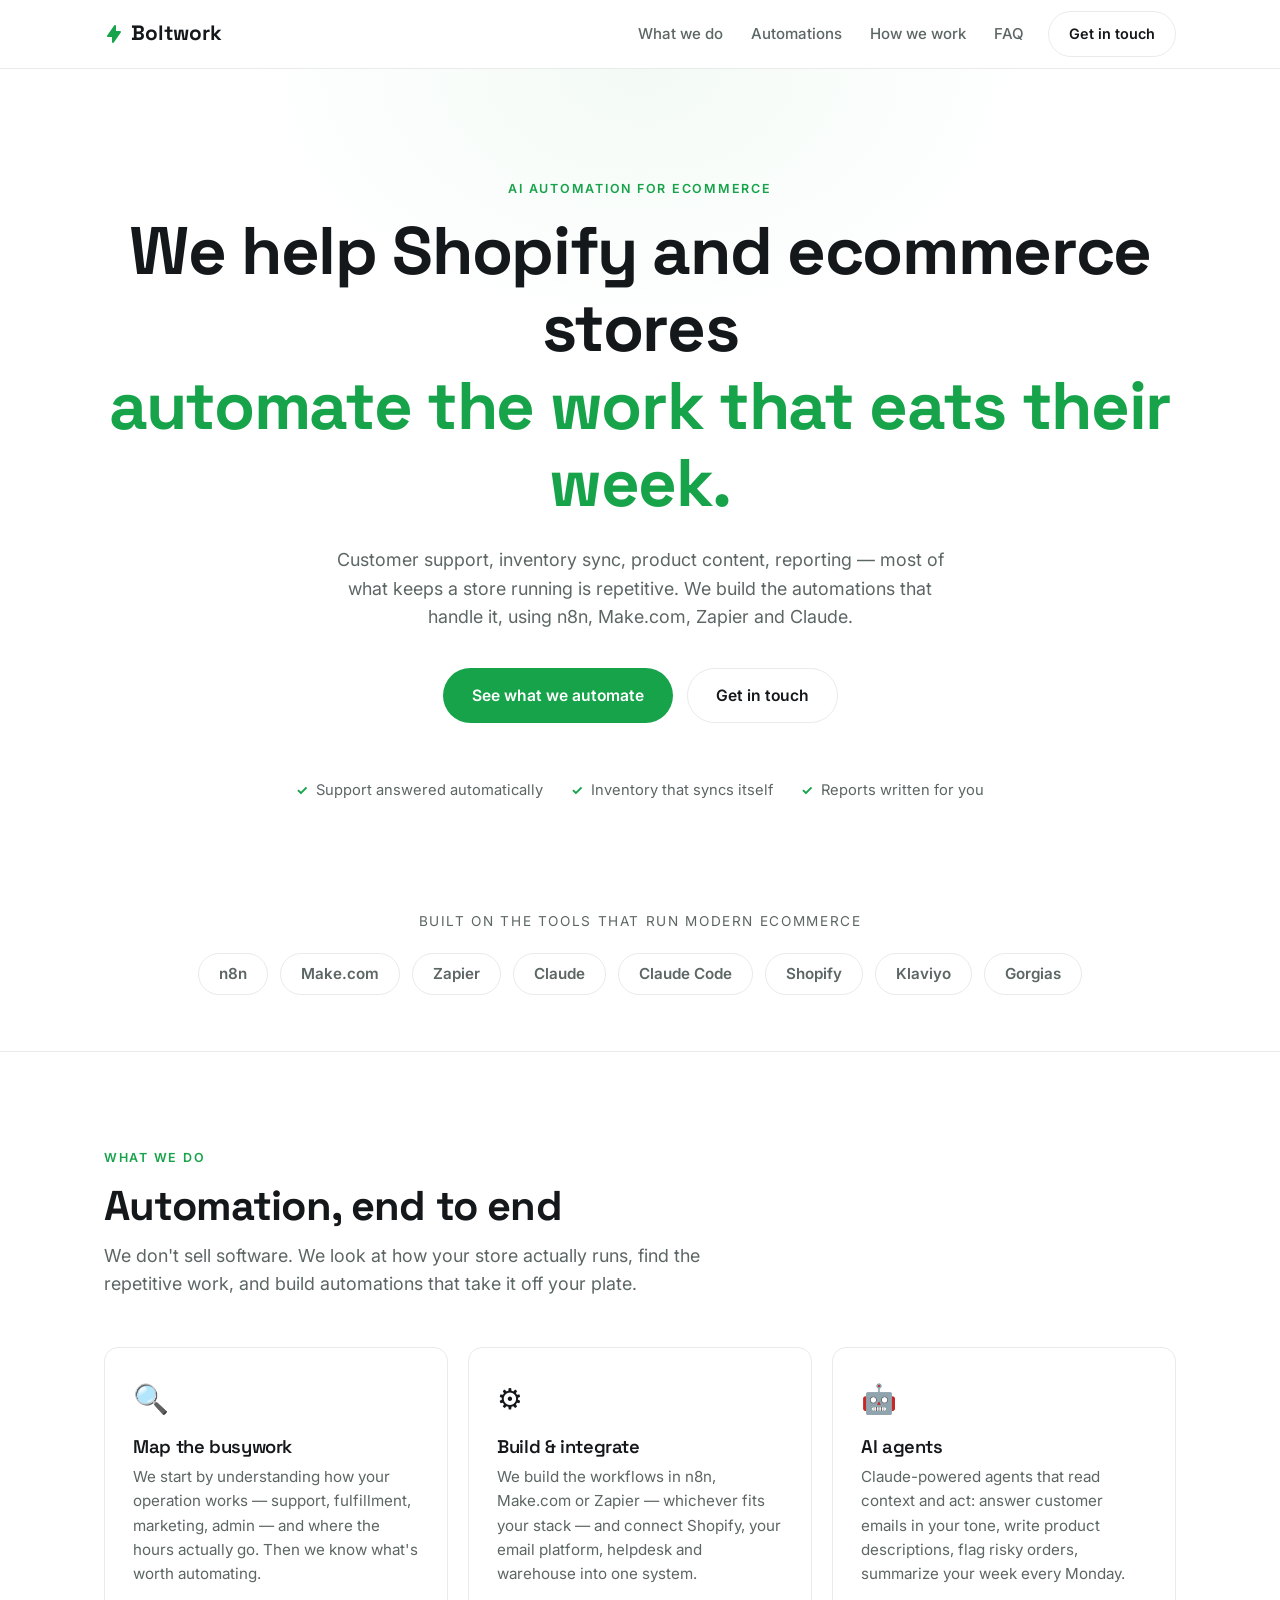
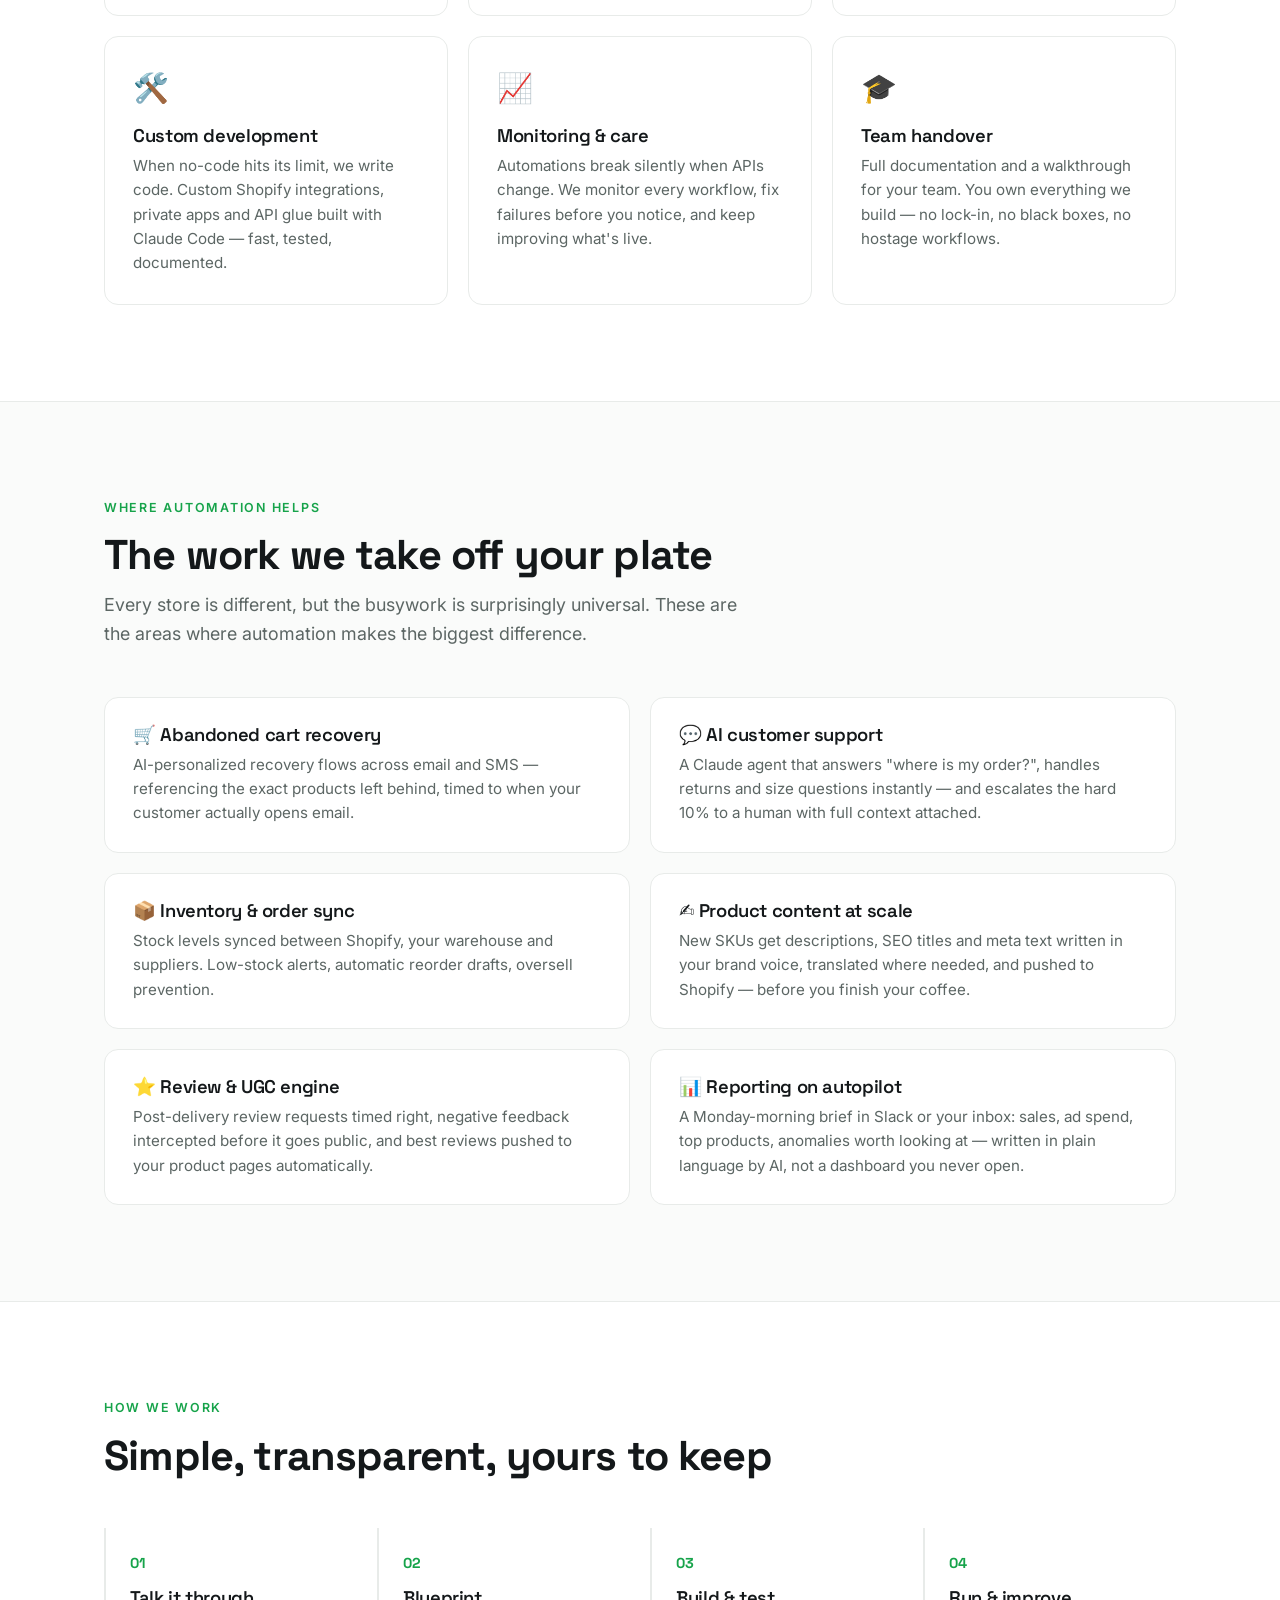
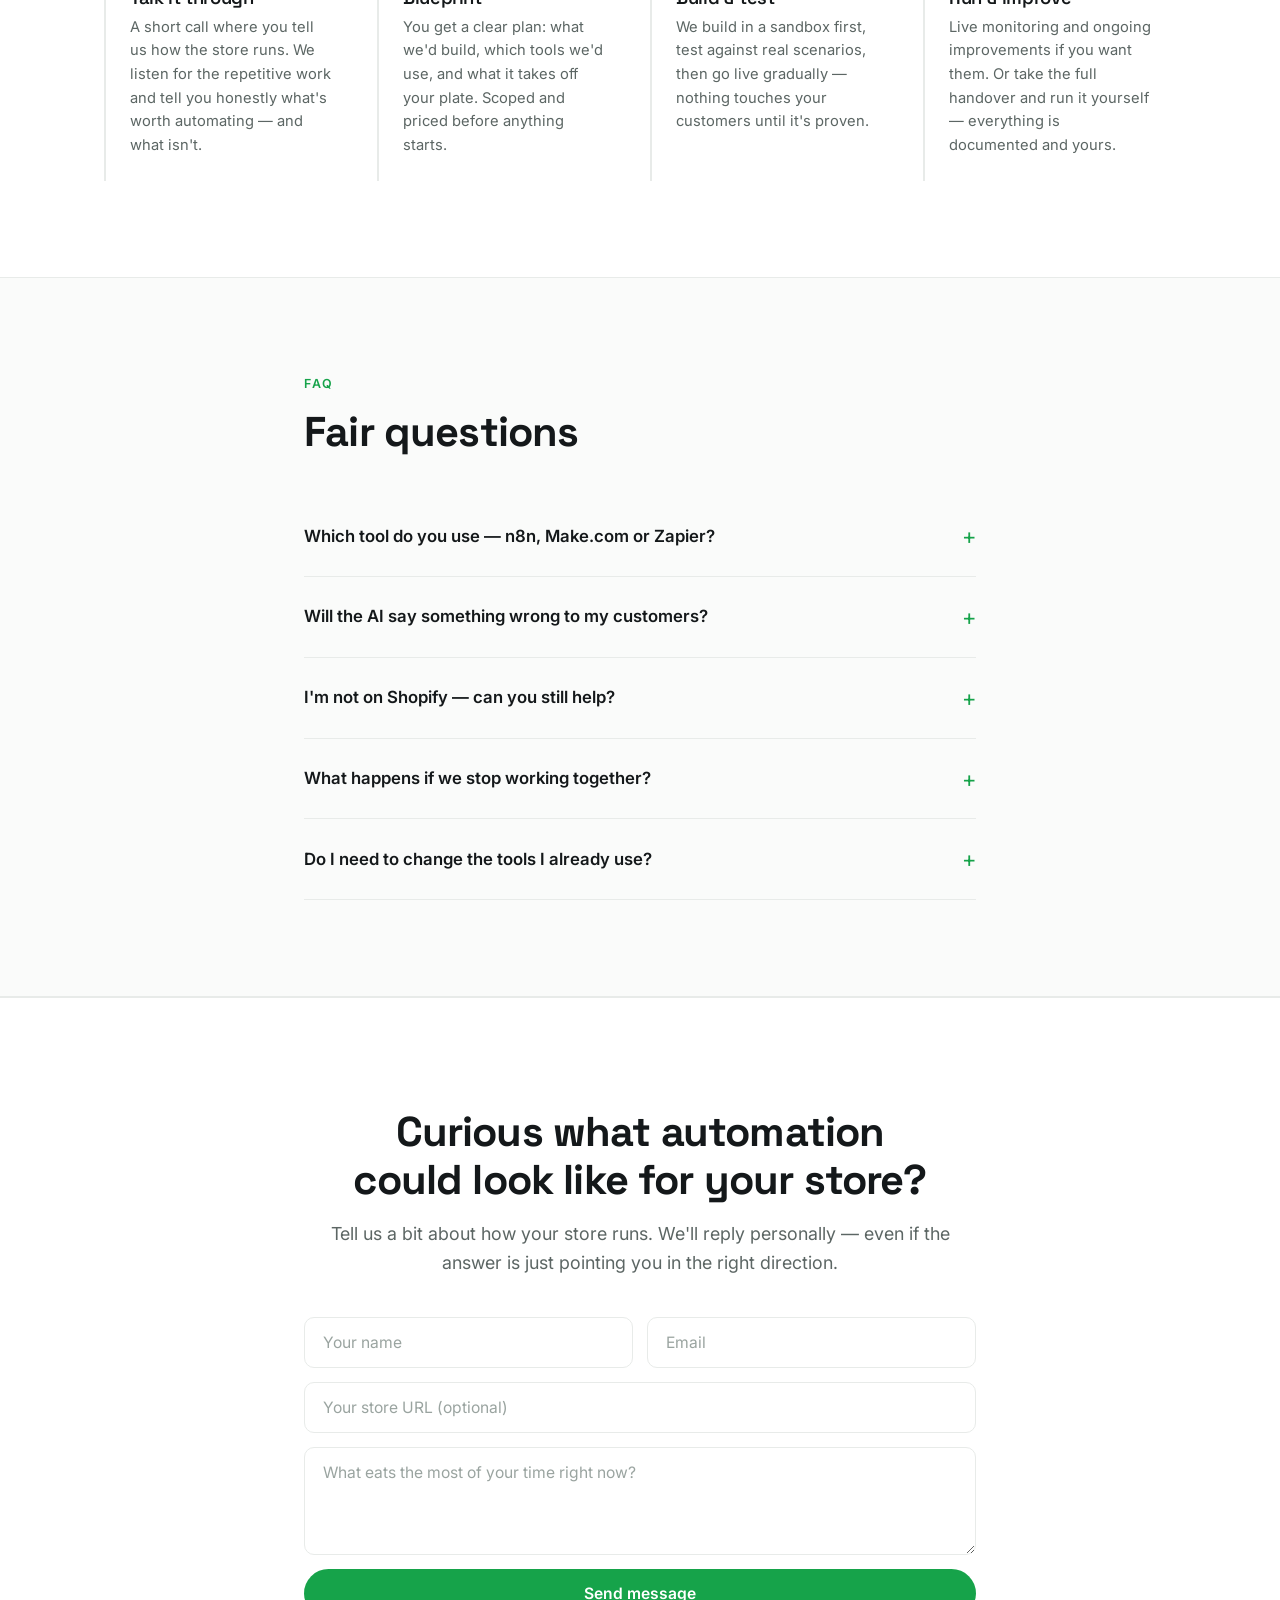
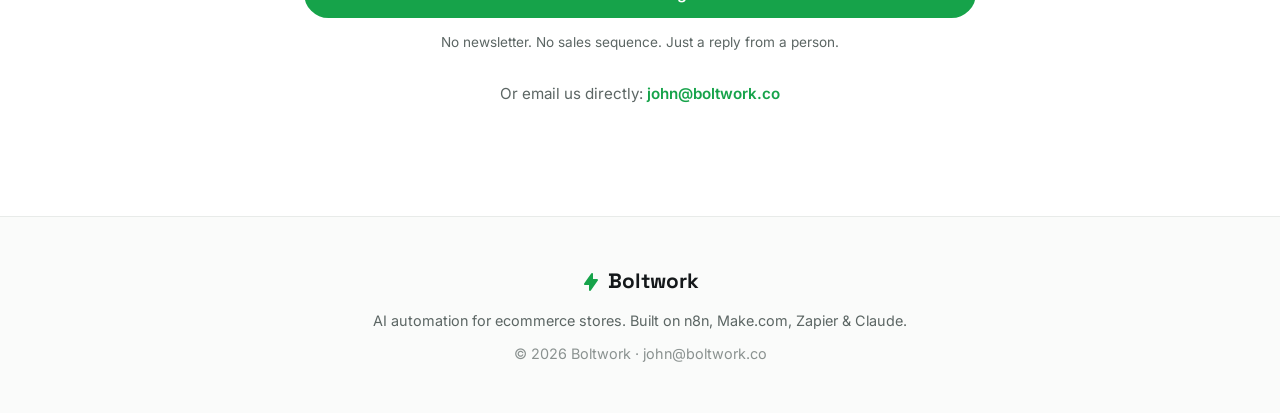
==== commit 39a81078: "Restyle to white/green theme, update email to john@boltwork.co White-dominant light theme with green" ====
--- a/index.html
+++ b/index.html
@@ -9,7 +9,7 @@
   <meta property="og:description" content="We help Shopify and ecommerce stores automate the repetitive work. Built on n8n, Make.com, Zapier and Claude.">
   <meta property="og:type" content="website">
   <meta property="og:url" content="https://boltwork.co">
-  <link rel="icon" href="data:image/svg+xml,<svg xmlns='http://www.w3.org/2000/svg' viewBox='0 0 100 100'><text y='.9em' font-size='90'>⚡</text></svg>">
+  <link rel="icon" href="data:image/svg+xml,<svg xmlns='http://www.w3.org/2000/svg' viewBox='0 0 20 20' fill='%2316a34a'><path d='M11.3 1.046A1 1 0 0 1 12 2v5h4a1 1 0 0 1 .82 1.573l-7 10A1 1 0 0 1 8 18v-5H4a1 1 0 0 1-.82-1.573l7-10a1 1 0 0 1 1.12-.38z'/></svg>">
   <link rel="preconnect" href="https://fonts.googleapis.com">
   <link rel="preconnect" href="https://fonts.gstatic.com" crossorigin>
   <link href="https://fonts.googleapis.com/css2?family=Inter:wght@400;500;600;700;800&family=Space+Grotesk:wght@500;600;700&display=swap" rel="stylesheet">
@@ -20,7 +20,7 @@
   <header class="nav" id="top">
     <div class="container nav-inner">
       <a href="#top" class="logo">
-        <span class="logo-bolt">⚡</span>Boltwork
+        <svg class="logo-bolt" viewBox="0 0 20 20" aria-hidden="true"><path d="M11.3 1.046A1 1 0 0 1 12 2v5h4a1 1 0 0 1 .82 1.573l-7 10A1 1 0 0 1 8 18v-5H4a1 1 0 0 1-.82-1.573l7-10a1 1 0 0 1 1.12-.38z"/></svg>Boltwork
       </a>
       <nav class="nav-links">
         <a href="#services">What we do</a>
@@ -226,7 +226,7 @@
           <button type="submit" class="btn btn-primary btn-block">Send message</button>
           <p class="form-note">No newsletter. No sales sequence. Just a reply from a person.</p>
         </form>
-        <p class="contact-alt reveal">Or email us directly: <a href="mailto:hello@boltwork.co">hello@boltwork.co</a></p>
+        <p class="contact-alt reveal">Or email us directly: <a href="mailto:john@boltwork.co">john@boltwork.co</a></p>
       </div>
     </section>
 
@@ -234,9 +234,9 @@
 
   <footer class="footer">
     <div class="container footer-inner">
-      <a href="#top" class="logo"><span class="logo-bolt">⚡</span>Boltwork</a>
+      <a href="#top" class="logo"><svg class="logo-bolt" viewBox="0 0 20 20" aria-hidden="true"><path d="M11.3 1.046A1 1 0 0 1 12 2v5h4a1 1 0 0 1 .82 1.573l-7 10A1 1 0 0 1 8 18v-5H4a1 1 0 0 1-.82-1.573l7-10a1 1 0 0 1 1.12-.38z"/></svg>Boltwork</a>
       <p>AI automation for ecommerce stores. Built on n8n, Make.com, Zapier &amp; Claude.</p>
-      <p class="footer-copy">© 2026 Boltwork · hello@boltwork.co</p>
+      <p class="footer-copy">© 2026 Boltwork · john@boltwork.co</p>
     </div>
   </footer>
 
--- a/css/style.css
+++ b/css/style.css
@@ -1,16 +1,18 @@
 /* ============ Boltwork — style.css ============ */
+/* Light theme: maximum white, minimal green accent */
 
 :root {
-  --bg: #0a0a0f;
-  --bg-alt: #101018;
-  --surface: #16161f;
-  --surface-hover: #1c1c28;
-  --border: #26263a;
-  --text: #f2f2f5;
-  --text-muted: #a0a0b2;
-  --accent: #ffd60a;
-  --accent-dim: #ffd60a22;
-  --accent-text: #0a0a0f;
+  --bg: #ffffff;
+  --bg-alt: #fafbfa;
+  --surface: #ffffff;
+  --surface-hover: #fcfdfc;
+  --border: #e8ebe9;
+  --text: #14181a;
+  --text-muted: #5c6664;
+  --accent: #16a34a;
+  --accent-dark: #128040;
+  --accent-dim: rgba(22, 163, 74, 0.08);
+  --accent-text: #ffffff;
   --radius: 14px;
   --font-body: "Inter", system-ui, -apple-system, sans-serif;
   --font-display: "Space Grotesk", var(--font-body);
@@ -86,8 +88,9 @@
 }
 
 .btn-primary:hover {
+  background: var(--accent-dark);
   transform: translateY(-2px);
-  box-shadow: 0 8px 30px var(--accent-dim), 0 4px 14px rgba(255, 214, 10, 0.35);
+  box-shadow: 0 8px 24px rgba(22, 163, 74, 0.22);
 }
 
 .btn-ghost {
@@ -97,7 +100,8 @@
 }
 
 .btn-ghost:hover {
-  background: var(--surface);
+  border-color: var(--accent);
+  color: var(--accent);
   transform: translateY(-2px);
 }
 
@@ -110,7 +114,7 @@
   position: sticky;
   top: 0;
   z-index: 100;
-  background: rgba(10, 10, 15, 0.82);
+  background: rgba(255, 255, 255, 0.88);
   backdrop-filter: blur(14px);
   border-bottom: 1px solid var(--border);
 }
@@ -131,10 +135,15 @@
   text-decoration: none;
   display: flex;
   align-items: center;
-  gap: 6px;
-}
-
-.logo-bolt { filter: drop-shadow(0 0 8px rgba(255, 214, 10, 0.6)); }
+  gap: 7px;
+}
+
+.logo-bolt {
+  width: 20px;
+  height: 20px;
+  fill: var(--accent);
+  flex-shrink: 0;
+}
 
 .nav-links {
   display: flex;
@@ -176,7 +185,7 @@
   transform: translateX(-50%);
   width: 900px;
   height: 600px;
-  background: radial-gradient(ellipse at center, rgba(255, 214, 10, 0.12) 0%, transparent 65%);
+  background: radial-gradient(ellipse at center, rgba(22, 163, 74, 0.05) 0%, transparent 65%);
   pointer-events: none;
 }
 
@@ -208,8 +217,10 @@
 }
 
 .hero-tags span::before {
-  content: "⚡";
-  font-size: 0.75rem;
+  content: "✓";
+  color: var(--accent);
+  font-weight: 700;
+  font-size: 0.85rem;
 }
 
 /* ---------- Tool strip ---------- */
@@ -242,7 +253,7 @@
   color: var(--text-muted);
   font-weight: 600;
   font-size: 0.95rem;
-  background: var(--surface);
+  background: var(--bg);
   transition: color 0.15s, border-color 0.15s;
 }
 
@@ -269,13 +280,13 @@
   border: 1px solid var(--border);
   border-radius: var(--radius);
   padding: 28px;
-  transition: transform 0.2s ease, border-color 0.2s ease, background 0.2s ease;
+  transition: transform 0.2s ease, border-color 0.2s ease, box-shadow 0.2s ease;
 }
 
 .card:hover {
   transform: translateY(-4px);
-  border-color: #3a3a55;
-  background: var(--surface-hover);
+  border-color: #cfe8d8;
+  box-shadow: 0 12px 32px rgba(20, 24, 26, 0.06);
 }
 
 .card p { color: var(--text-muted); font-size: 0.95rem; }
@@ -287,10 +298,14 @@
   border: 1px solid var(--border);
   border-radius: var(--radius);
   padding: 26px 28px;
-  transition: transform 0.2s ease, border-color 0.2s ease;
-}
-
-.usecase:hover { transform: translateY(-3px); border-color: #3a3a55; }
+  transition: transform 0.2s ease, border-color 0.2s ease, box-shadow 0.2s ease;
+}
+
+.usecase:hover {
+  transform: translateY(-3px);
+  border-color: #cfe8d8;
+  box-shadow: 0 12px 32px rgba(20, 24, 26, 0.06);
+}
 
 .usecase p { color: var(--text-muted); font-size: 0.95rem; }
 
@@ -367,9 +382,7 @@
 .cta {
   padding: 110px 0;
   text-align: center;
-  background:
-    radial-gradient(ellipse at 50% 100%, rgba(255, 214, 10, 0.08) 0%, transparent 60%),
-    var(--bg-alt);
+  background: var(--bg);
   border-top: 1px solid var(--border);
 }
 
@@ -392,22 +405,23 @@
 .contact-form textarea {
   width: 100%;
   padding: 15px 18px;
-  background: var(--surface);
+  background: var(--bg);
   border: 1px solid var(--border);
   border-radius: 10px;
   color: var(--text);
   font-family: var(--font-body);
   font-size: 0.98rem;
-  transition: border-color 0.15s;
+  transition: border-color 0.15s, box-shadow 0.15s;
 }
 
 .contact-form input:focus,
 .contact-form textarea:focus {
   outline: none;
   border-color: var(--accent);
-}
-
-.contact-form ::placeholder { color: #6a6a80; }
+  box-shadow: 0 0 0 3px var(--accent-dim);
+}
+
+.contact-form ::placeholder { color: #9aa4a0; }
 
 .form-note {
   text-align: center;
@@ -424,6 +438,7 @@
 .contact-alt a {
   color: var(--accent);
   text-decoration: none;
+  font-weight: 600;
 }
 
 .contact-alt a:hover { text-decoration: underline; }
@@ -433,6 +448,7 @@
 .footer {
   padding: 48px 0;
   border-top: 1px solid var(--border);
+  background: var(--bg-alt);
 }
 
 .footer-inner {
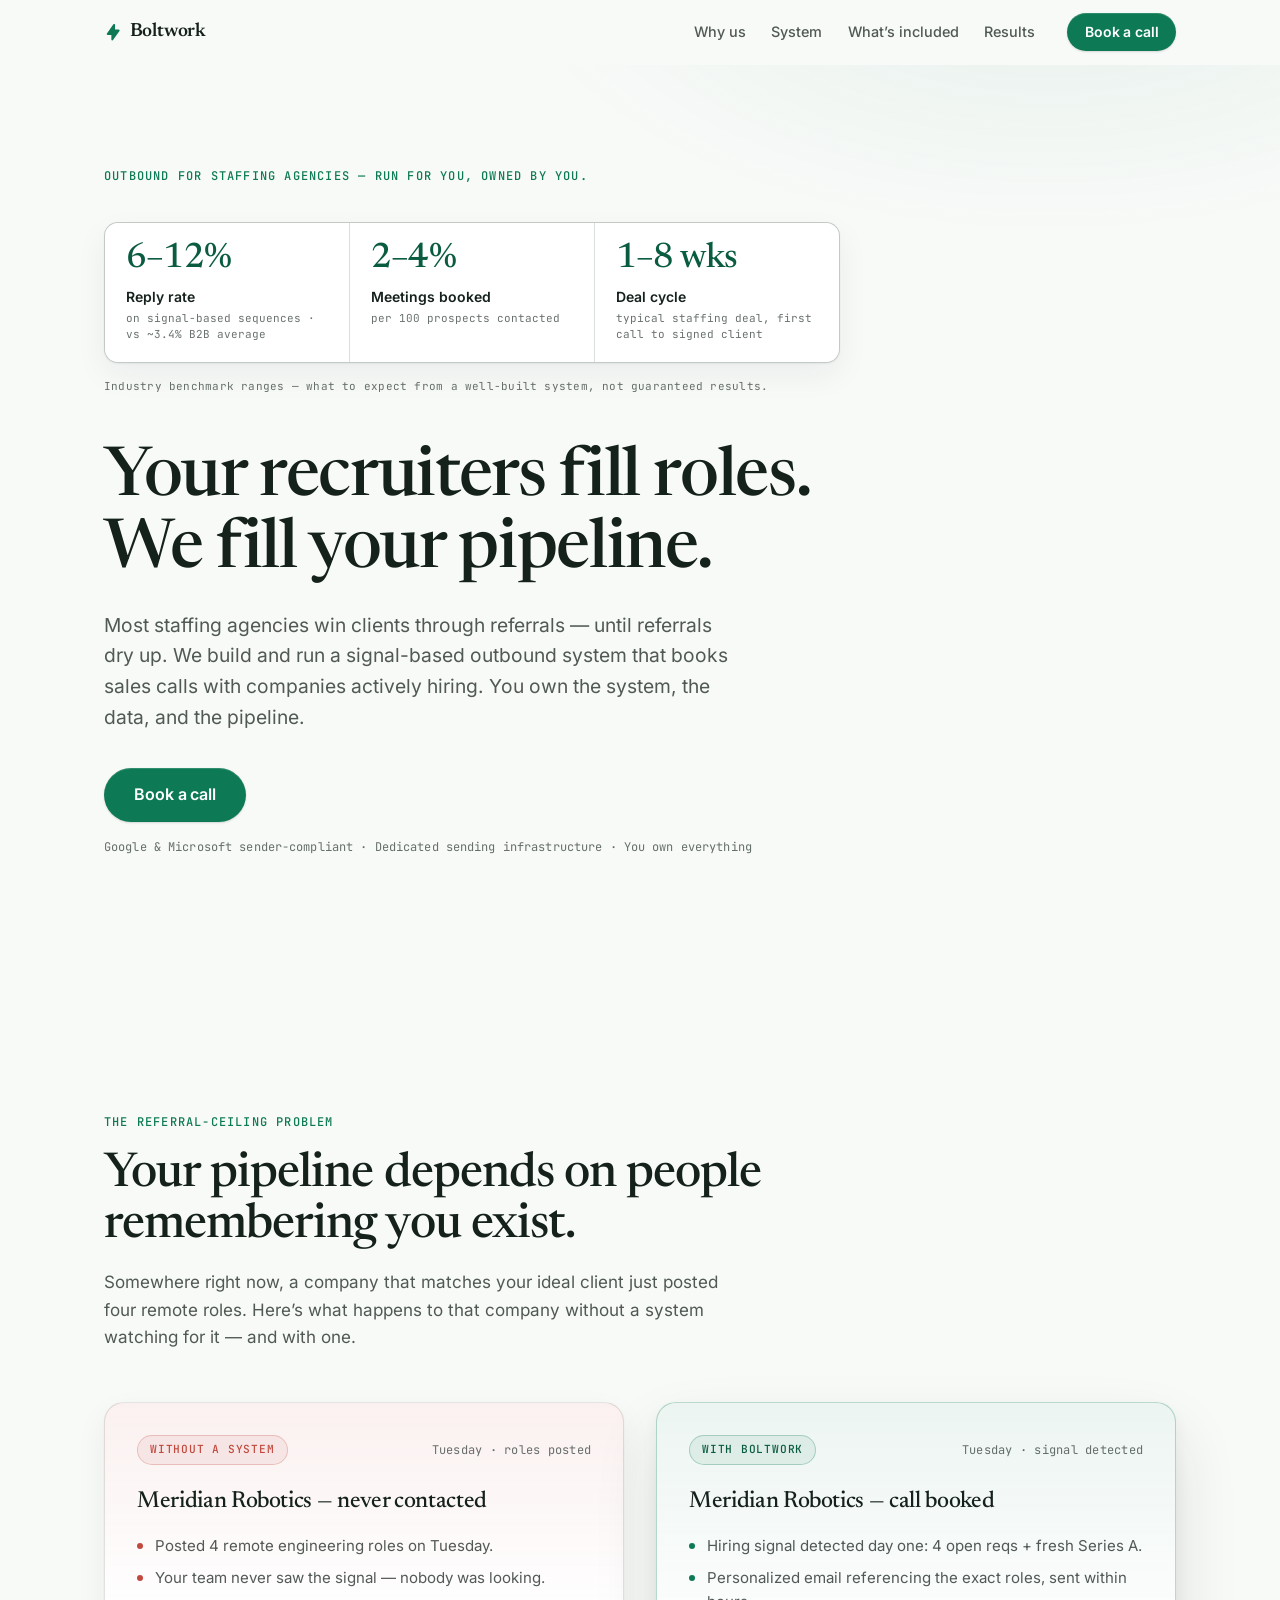
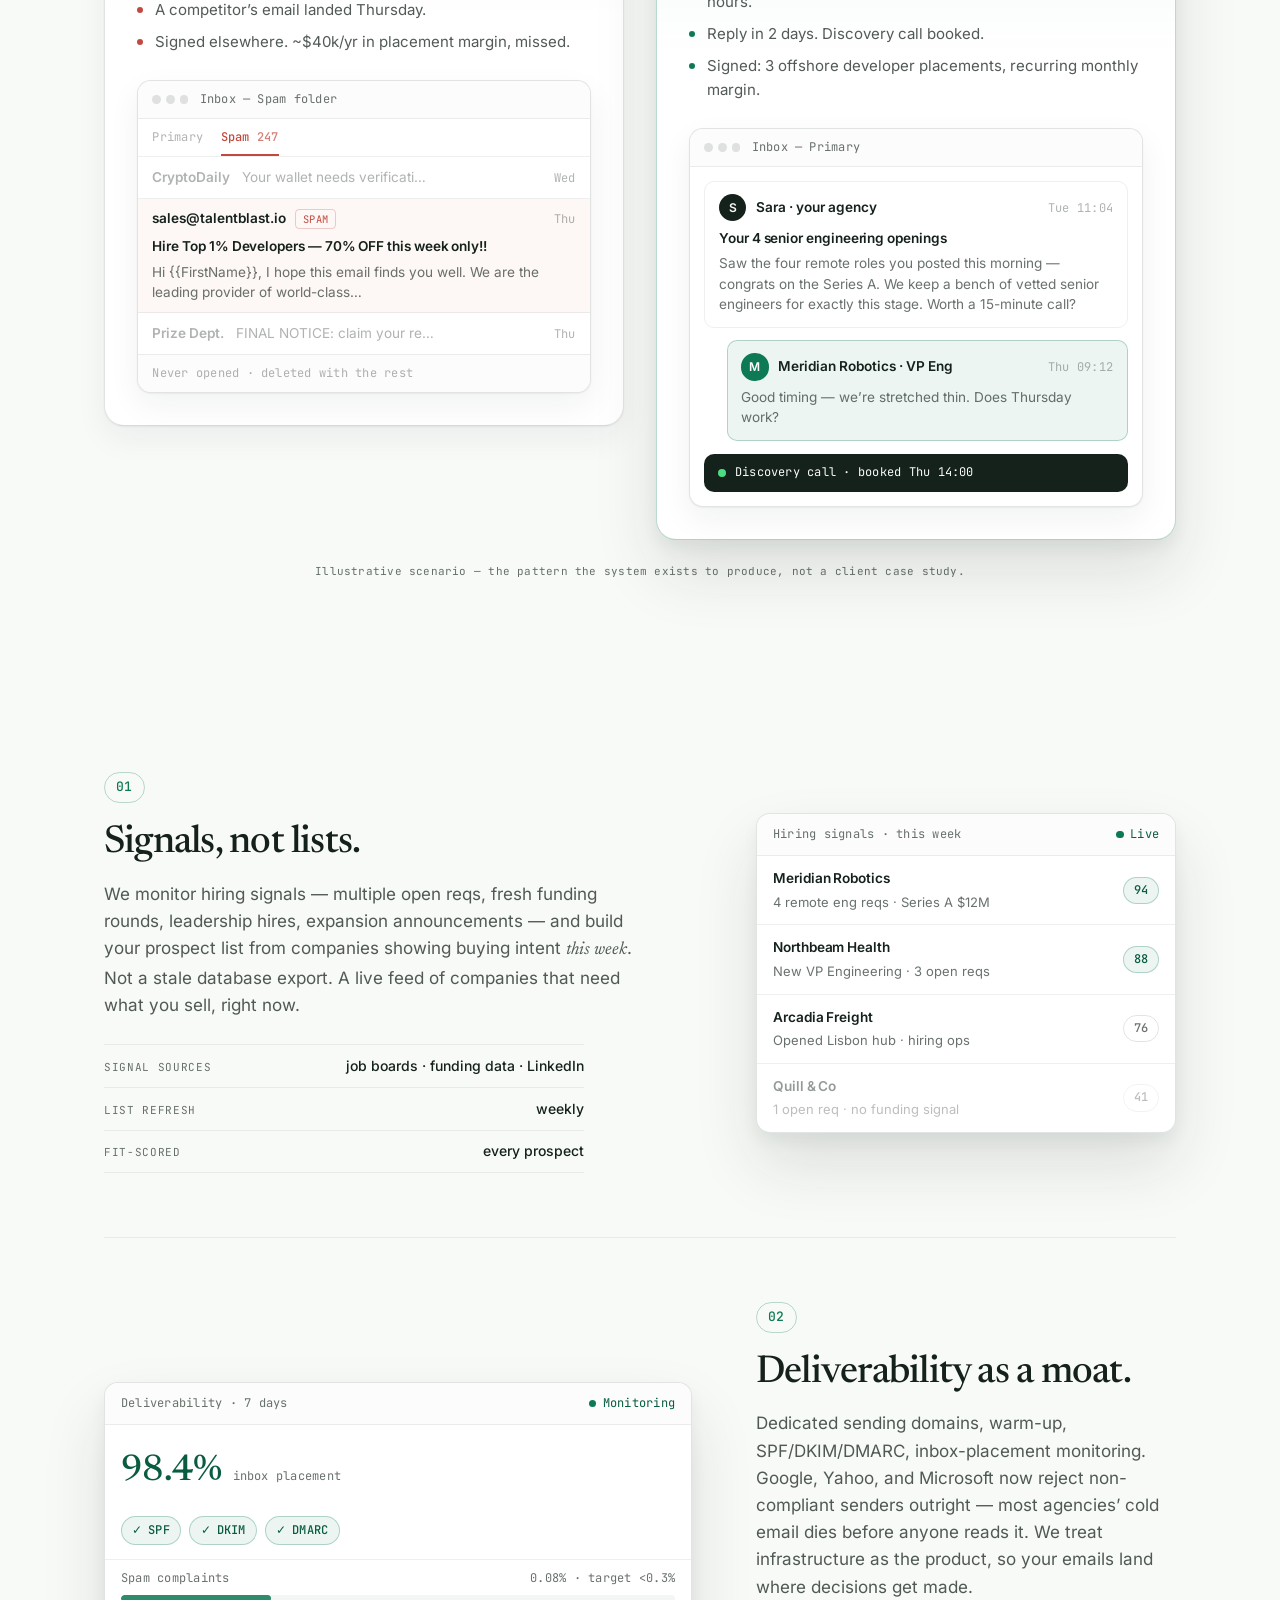
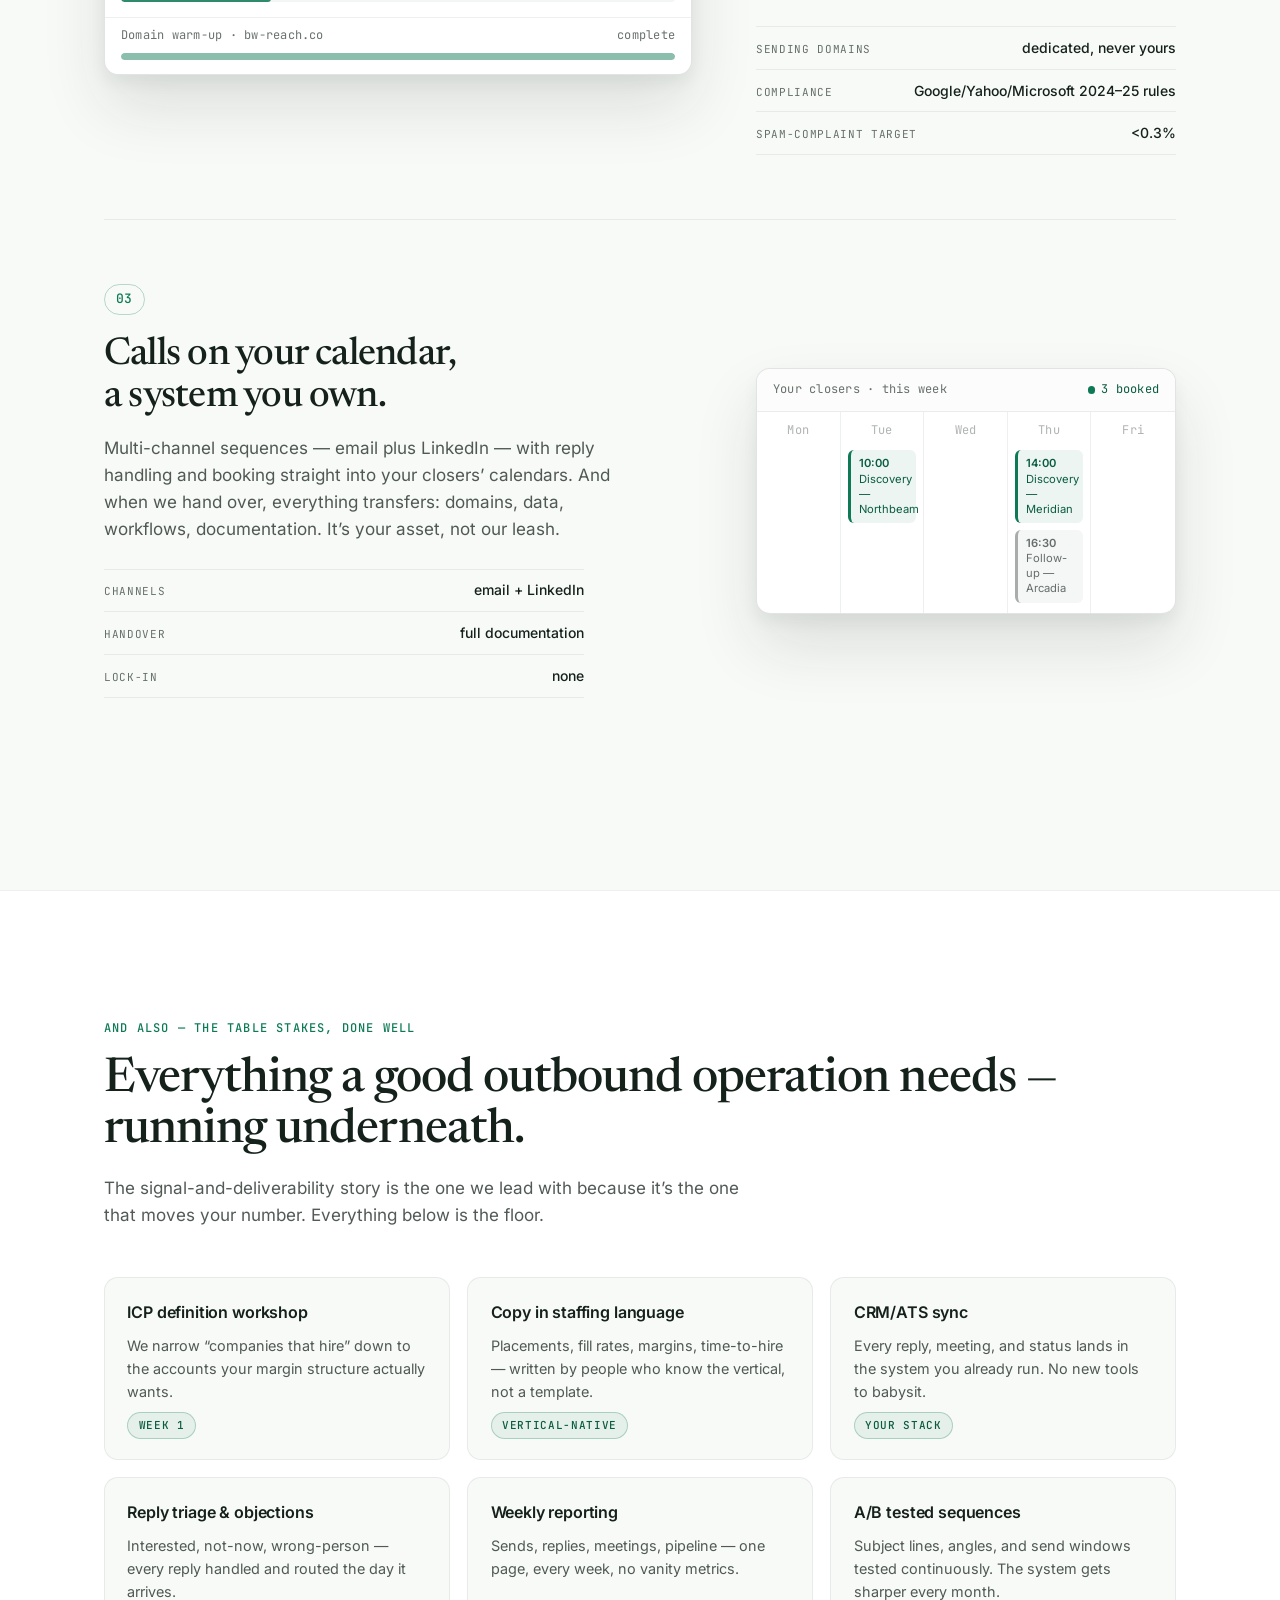
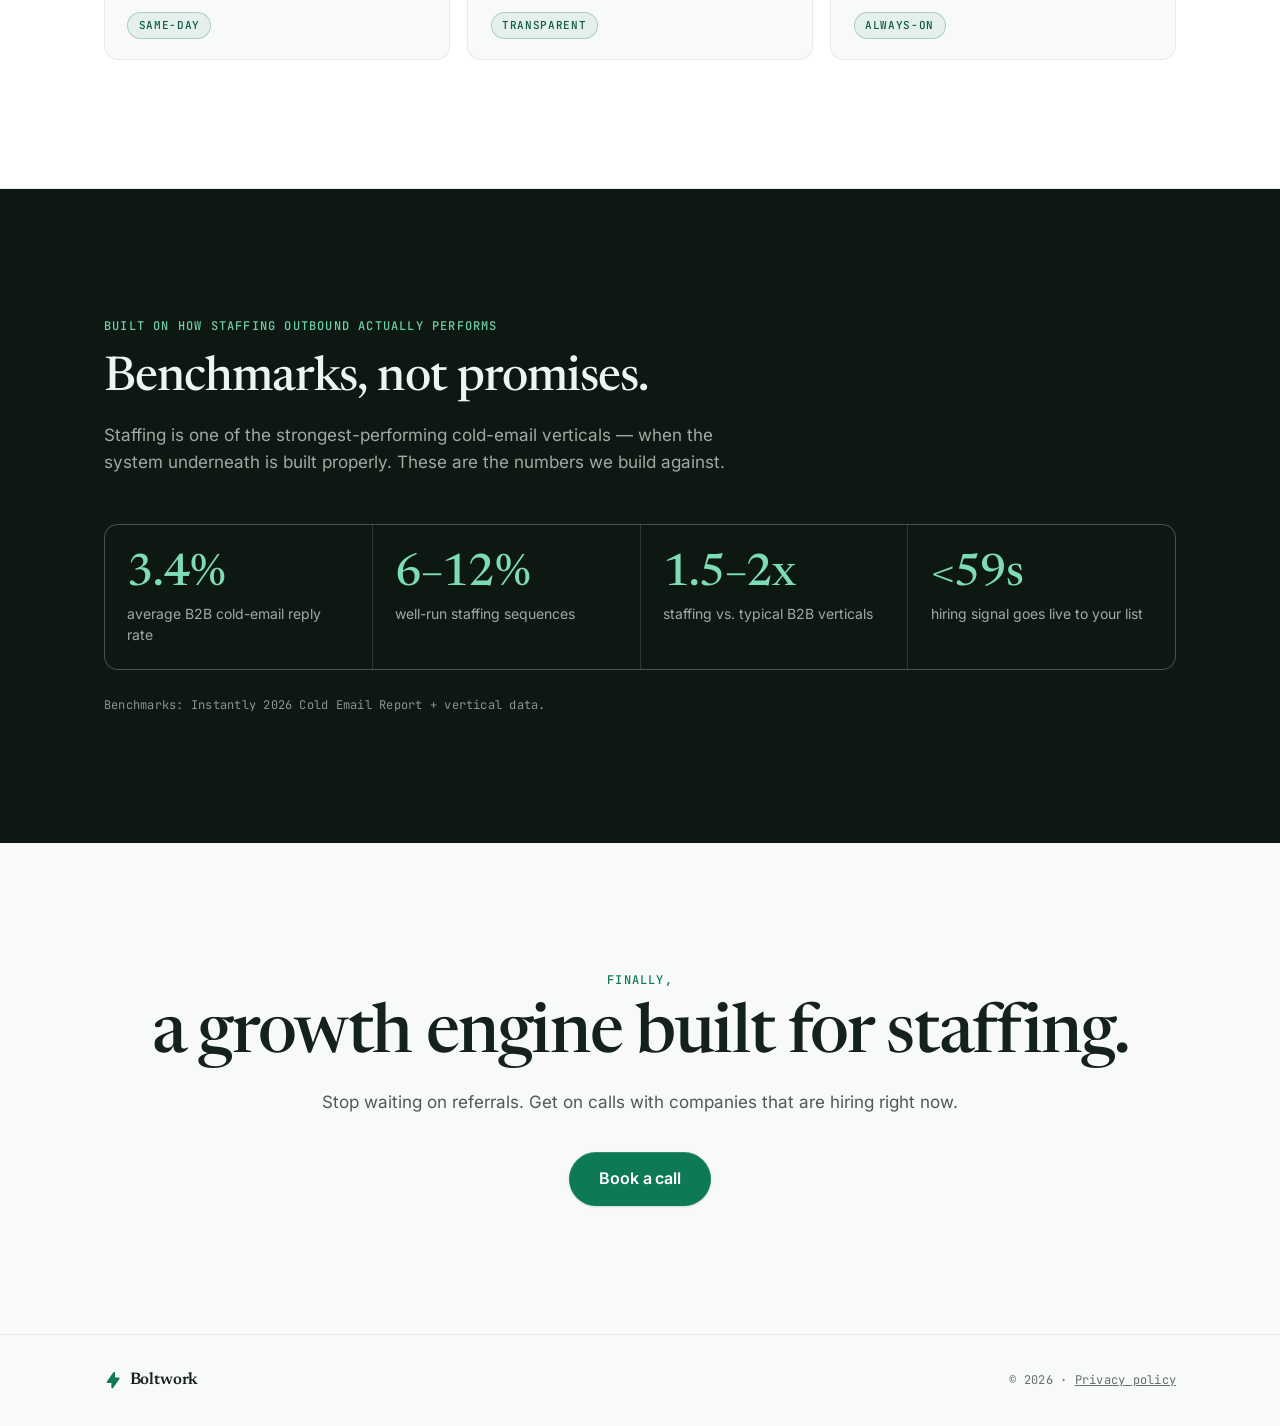
==== commit 287c0bba: "Promote staffing landing page to homepage, rebrand as Boltwork The staffing offer replaces the ecomm" ====
--- a/index.html
+++ b/index.html
@@ -3,230 +3,450 @@
 <head>
   <meta charset="UTF-8">
   <meta name="viewport" content="width=device-width, initial-scale=1.0">
-  <title>Boltwork — AI Automation for Ecommerce &amp; Shopify Stores</title>
-  <meta name="description" content="Boltwork helps Shopify and ecommerce stores automate key parts of their work — support, inventory, content, reporting — using n8n, Make.com, Zapier and Claude.">
-  <meta property="og:title" content="Boltwork — AI Automation for Ecommerce Stores">
-  <meta property="og:description" content="We help Shopify and ecommerce stores automate the repetitive work. Built on n8n, Make.com, Zapier and Claude.">
+  <title>Boltwork — Client-Acquisition Systems for Remote-Staffing Agencies</title>
+  <meta name="description" content="We build and run a signal-based outbound system that books sales calls with companies actively hiring — for remote-talent and offshore staffing agencies. You own the system, the data, and the pipeline.">
+  <meta property="og:title" content="Boltwork — Outbound for Staffing Agencies">
+  <meta property="og:description" content="A done-for-you outbound system that books qualified sales calls with companies actively hiring. Run for you, owned by you.">
   <meta property="og:type" content="website">
   <meta property="og:url" content="https://boltwork.co">
-  <link rel="icon" href="data:image/svg+xml,<svg xmlns='http://www.w3.org/2000/svg' viewBox='0 0 20 20' fill='%2316a34a'><path d='M11.3 1.046A1 1 0 0 1 12 2v5h4a1 1 0 0 1 .82 1.573l-7 10A1 1 0 0 1 8 18v-5H4a1 1 0 0 1-.82-1.573l7-10a1 1 0 0 1 1.12-.38z'/></svg>">
-  <link rel="preconnect" href="https://fonts.googleapis.com">
-  <link rel="preconnect" href="https://fonts.gstatic.com" crossorigin>
-  <link href="https://fonts.googleapis.com/css2?family=Inter:wght@400;500;600;700;800&family=Space+Grotesk:wght@500;600;700&display=swap" rel="stylesheet">
+  <link rel="icon" href="data:image/svg+xml,<svg xmlns='http://www.w3.org/2000/svg' viewBox='0 0 20 20' fill='%230e7a55'><path d='M11.3 1.046A1 1 0 0 1 12 2v5h4a1 1 0 0 1 .82 1.573l-7 10A1 1 0 0 1 8 18v-5H4a1 1 0 0 1-.82-1.573l7-10a1 1 0 0 1 1.12-.38z'/></svg>">
+  <link rel="preload" href="fonts/Newsreader-latin.woff2" as="font" type="font/woff2" crossorigin>
+  <link rel="preload" href="fonts/Inter-latin.woff2" as="font" type="font/woff2" crossorigin>
   <link rel="stylesheet" href="css/style.css">
 </head>
 <body>
 
+  <a class="skip-link" href="#main">Skip to content</a>
+
   <header class="nav" id="top">
     <div class="container nav-inner">
-      <a href="#top" class="logo">
-        <svg class="logo-bolt" viewBox="0 0 20 20" aria-hidden="true"><path d="M11.3 1.046A1 1 0 0 1 12 2v5h4a1 1 0 0 1 .82 1.573l-7 10A1 1 0 0 1 8 18v-5H4a1 1 0 0 1-.82-1.573l7-10a1 1 0 0 1 1.12-.38z"/></svg>Boltwork
+      <a href="#top" class="wordmark">
+        <svg class="wordmark-mark" viewBox="0 0 20 20" aria-hidden="true"><path d="M11.3 1.046A1 1 0 0 1 12 2v5h4a1 1 0 0 1 .82 1.573l-7 10A1 1 0 0 1 8 18v-5H4a1 1 0 0 1-.82-1.573l7-10a1 1 0 0 1 1.12-.38z"/></svg>
+        Boltwork
       </a>
-      <nav class="nav-links">
-        <a href="#services">What we do</a>
-        <a href="#automations">Automations</a>
-        <a href="#process">How we work</a>
-        <a href="#faq">FAQ</a>
+      <nav class="nav-links" aria-label="Sections">
+        <a href="#why">Why us</a>
+        <a href="#system">System</a>
+        <a href="#included">What&rsquo;s included</a>
+        <a href="#results">Results</a>
       </nav>
-      <a href="#contact" class="btn btn-ghost btn-sm">Get in touch</a>
-      <button class="nav-toggle" aria-label="Open menu">☰</button>
+      <a href="#book" class="btn btn-primary btn-sm">Book a call</a>
     </div>
   </header>
 
-  <main>
-
-    <!-- HERO -->
+  <main id="main">
+
+    <!-- ============ HERO ============ -->
     <section class="hero">
-      <div class="hero-glow" aria-hidden="true"></div>
-      <div class="container hero-inner">
-        <p class="eyebrow reveal">AI automation for ecommerce</p>
-        <h1 class="reveal">We help Shopify and ecommerce stores<br><span class="accent">automate the work that eats their week.</span></h1>
+      <div class="container">
+        <p class="kicker reveal">Outbound for staffing agencies — run for you, owned by you.</p>
+
+        <div class="hero-stats reveal" role="list">
+          <div class="hero-stat" role="listitem">
+            <span class="hero-stat-num"><span data-count="6">0</span>–<span data-count="12">0</span>%</span>
+            <span class="hero-stat-label">Reply rate</span>
+            <span class="hero-stat-note">on signal-based sequences · vs ~3.4% B2B average</span>
+          </div>
+          <div class="hero-stat" role="listitem">
+            <span class="hero-stat-num"><span data-count="2">0</span>–<span data-count="4">0</span>%</span>
+            <span class="hero-stat-label">Meetings booked</span>
+            <span class="hero-stat-note">per 100 prospects contacted</span>
+          </div>
+          <div class="hero-stat" role="listitem">
+            <span class="hero-stat-num"><span data-count="1">0</span>–<span data-count="8">0</span>&nbsp;wks</span>
+            <span class="hero-stat-label">Deal cycle</span>
+            <span class="hero-stat-note">typical staffing deal, first call to signed client</span>
+          </div>
+        </div>
+        <p class="stats-caption mono reveal">Industry benchmark ranges — what to expect from a well-built system, not guaranteed results.</p>
+
+        <h1 class="display reveal">Your recruiters fill roles.<br>We fill your pipeline.</h1>
+
         <p class="lead reveal">
-          Customer support, inventory sync, product content, reporting —
-          most of what keeps a store running is repetitive. We build the
-          automations that handle it, using n8n, Make.com, Zapier and Claude.
+          Most staffing agencies win clients through referrals — until referrals dry up.
+          We build and run a signal-based outbound system that books sales calls with
+          companies actively hiring. You own the system, the data, and the pipeline.
         </p>
+
         <div class="hero-cta reveal">
-          <a href="#automations" class="btn btn-primary">See what we automate</a>
-          <a href="#contact" class="btn btn-ghost">Get in touch</a>
-        </div>
-        <div class="hero-tags reveal">
-          <span>Support answered automatically</span>
-          <span>Inventory that syncs itself</span>
-          <span>Reports written for you</span>
-        </div>
-      </div>
-    </section>
-
-    <!-- TOOL STRIP -->
-    <section class="tools">
-      <div class="container">
-        <p class="tools-label">Built on the tools that run modern ecommerce</p>
-        <div class="tools-row">
-          <span class="tool-chip">n8n</span>
-          <span class="tool-chip">Make.com</span>
-          <span class="tool-chip">Zapier</span>
-          <span class="tool-chip">Claude</span>
-          <span class="tool-chip">Claude Code</span>
-          <span class="tool-chip">Shopify</span>
-          <span class="tool-chip">Klaviyo</span>
-          <span class="tool-chip">Gorgias</span>
-        </div>
-      </div>
-    </section>
-
-    <!-- SERVICES -->
-    <section class="section" id="services">
-      <div class="container">
-        <p class="eyebrow reveal">What we do</p>
-        <h2 class="reveal">Automation, end to end</h2>
-        <p class="section-lead reveal">We don't sell software. We look at how your store actually runs, find the repetitive work, and build automations that take it off your plate.</p>
-        <div class="grid grid-3">
-          <div class="card reveal">
-            <div class="card-icon">🔍</div>
-            <h3>Map the busywork</h3>
-            <p>We start by understanding how your operation works — support, fulfillment, marketing, admin — and where the hours actually go. Then we know what's worth automating.</p>
-          </div>
-          <div class="card reveal">
-            <div class="card-icon">⚙️</div>
-            <h3>Build &amp; integrate</h3>
-            <p>We build the workflows in n8n, Make.com or Zapier — whichever fits your stack — and connect Shopify, your email platform, helpdesk and warehouse into one system.</p>
-          </div>
-          <div class="card reveal">
-            <div class="card-icon">🤖</div>
-            <h3>AI agents</h3>
-            <p>Claude-powered agents that read context and act: answer customer emails in your tone, write product descriptions, flag risky orders, summarize your week every Monday.</p>
-          </div>
-          <div class="card reveal">
-            <div class="card-icon">🛠️</div>
-            <h3>Custom development</h3>
-            <p>When no-code hits its limit, we write code. Custom Shopify integrations, private apps and API glue built with Claude Code — fast, tested, documented.</p>
-          </div>
-          <div class="card reveal">
-            <div class="card-icon">📈</div>
-            <h3>Monitoring &amp; care</h3>
-            <p>Automations break silently when APIs change. We monitor every workflow, fix failures before you notice, and keep improving what's live.</p>
-          </div>
-          <div class="card reveal">
-            <div class="card-icon">🎓</div>
-            <h3>Team handover</h3>
-            <p>Full documentation and a walkthrough for your team. You own everything we build — no lock-in, no black boxes, no hostage workflows.</p>
-          </div>
-        </div>
-      </div>
-    </section>
-
-    <!-- AUTOMATIONS -->
-    <section class="section section-alt" id="automations">
-      <div class="container">
-        <p class="eyebrow reveal">Where automation helps</p>
-        <h2 class="reveal">The work we take off your plate</h2>
-        <p class="section-lead reveal">Every store is different, but the busywork is surprisingly universal. These are the areas where automation makes the biggest difference.</p>
-        <div class="grid grid-2">
-          <div class="usecase reveal">
-            <h3>🛒 Abandoned cart recovery</h3>
-            <p>AI-personalized recovery flows across email and SMS — referencing the exact products left behind, timed to when your customer actually opens email.</p>
-          </div>
-          <div class="usecase reveal">
-            <h3>💬 AI customer support</h3>
-            <p>A Claude agent that answers "where is my order?", handles returns and size questions instantly — and escalates the hard 10% to a human with full context attached.</p>
-          </div>
-          <div class="usecase reveal">
-            <h3>📦 Inventory &amp; order sync</h3>
-            <p>Stock levels synced between Shopify, your warehouse and suppliers. Low-stock alerts, automatic reorder drafts, oversell prevention.</p>
-          </div>
-          <div class="usecase reveal">
-            <h3>✍️ Product content at scale</h3>
-            <p>New SKUs get descriptions, SEO titles and meta text written in your brand voice, translated where needed, and pushed to Shopify — before you finish your coffee.</p>
-          </div>
-          <div class="usecase reveal">
-            <h3>⭐ Review &amp; UGC engine</h3>
-            <p>Post-delivery review requests timed right, negative feedback intercepted before it goes public, and best reviews pushed to your product pages automatically.</p>
-          </div>
-          <div class="usecase reveal">
-            <h3>📊 Reporting on autopilot</h3>
-            <p>A Monday-morning brief in Slack or your inbox: sales, ad spend, top products, anomalies worth looking at — written in plain language by AI, not a dashboard you never open.</p>
-          </div>
-        </div>
-      </div>
-    </section>
-
-    <!-- PROCESS -->
-    <section class="section" id="process">
-      <div class="container">
-        <p class="eyebrow reveal">How we work</p>
-        <h2 class="reveal">Simple, transparent, yours to keep</h2>
-        <div class="steps">
-          <div class="step reveal">
-            <span class="step-num">01</span>
-            <h3>Talk it through</h3>
-            <p>A short call where you tell us how the store runs. We listen for the repetitive work and tell you honestly what's worth automating — and what isn't.</p>
-          </div>
-          <div class="step reveal">
-            <span class="step-num">02</span>
-            <h3>Blueprint</h3>
-            <p>You get a clear plan: what we'd build, which tools we'd use, and what it takes off your plate. Scoped and priced before anything starts.</p>
-          </div>
-          <div class="step reveal">
-            <span class="step-num">03</span>
-            <h3>Build &amp; test</h3>
-            <p>We build in a sandbox first, test against real scenarios, then go live gradually — nothing touches your customers until it's proven.</p>
-          </div>
-          <div class="step reveal">
-            <span class="step-num">04</span>
-            <h3>Run &amp; improve</h3>
-            <p>Live monitoring and ongoing improvements if you want them. Or take the full handover and run it yourself — everything is documented and yours.</p>
-          </div>
-        </div>
-      </div>
-    </section>
-
-    <!-- FAQ -->
-    <section class="section section-alt" id="faq">
-      <div class="container container-narrow">
-        <p class="eyebrow reveal">FAQ</p>
-        <h2 class="reveal">Fair questions</h2>
-        <div class="faq-list">
-          <details class="faq-item reveal">
-            <summary>Which tool do you use — n8n, Make.com or Zapier?</summary>
-            <p>Whichever fits you. Zapier is fastest to start and easiest for your team to tweak. Make.com is the value pick for complex multi-step flows. n8n is self-hostable and cheapest at scale — best when you run many workflows or care about data staying on your own server. We're not affiliated with any of them, so we recommend what's right, not what pays us.</p>
-          </details>
-          <details class="faq-item reveal">
-            <summary>Will the AI say something wrong to my customers?</summary>
-            <p>We design for this. Agents only act inside guardrails: they answer from your actual policies and order data, they escalate anything uncertain to a human, and during the first weeks everything runs in draft mode so you approve before anything is sent.</p>
-          </details>
-          <details class="faq-item reveal">
-            <summary>I'm not on Shopify — can you still help?</summary>
-            <p>Yes. Shopify is our specialty, but n8n, Make and Zapier connect to WooCommerce and most other platforms. If it has an API, we can automate it.</p>
-          </details>
-          <details class="faq-item reveal">
-            <summary>What happens if we stop working together?</summary>
-            <p>You keep everything. Workflows are built in your accounts, documented, and handed over. No proprietary lock-in — if we're not delivering value, you should be able to walk away easily. That keeps us honest.</p>
-          </details>
-          <details class="faq-item reveal">
-            <summary>Do I need to change the tools I already use?</summary>
-            <p>Almost never. Automation works best when it connects what you already have — your store, your helpdesk, your email platform. We build around your stack, not the other way around.</p>
-          </details>
-        </div>
-      </div>
-    </section>
-
-    <!-- CONTACT -->
-    <section class="cta" id="contact">
-      <div class="container container-narrow">
-        <h2 class="reveal">Curious what automation<br>could look like for your store?</h2>
-        <p class="section-lead reveal">Tell us a bit about how your store runs. We'll reply personally — even if the answer is just pointing you in the right direction.</p>
-        <form class="contact-form reveal" name="contact" method="POST" data-netlify="true">
-          <div class="form-row">
-            <input type="text" name="name" placeholder="Your name" required>
-            <input type="email" name="email" placeholder="Email" required>
-          </div>
-          <input type="url" name="store" placeholder="Your store URL (optional)">
-          <textarea name="message" rows="4" placeholder="What eats the most of your time right now?"></textarea>
-          <button type="submit" class="btn btn-primary btn-block">Send message</button>
-          <p class="form-note">No newsletter. No sales sequence. Just a reply from a person.</p>
-        </form>
-        <p class="contact-alt reveal">Or email us directly: <a href="mailto:john@boltwork.co">john@boltwork.co</a></p>
+          <a href="#book" class="btn btn-primary btn-lg">Book a call</a>
+          <p class="trust-line">Google &amp; Microsoft sender-compliant · Dedicated sending infrastructure · You own everything</p>
+        </div>
+      </div>
+    </section>
+
+    <!-- ============ PROBLEM: BEFORE / AFTER ============ -->
+    <section class="problem" id="why">
+      <div class="container">
+        <p class="kicker reveal">The referral-ceiling problem</p>
+        <h2 class="display-2 reveal">Your pipeline depends on people<br class="br-wide"> remembering you exist.</h2>
+        <p class="section-lead reveal">
+          Somewhere right now, a company that matches your ideal client just posted four remote
+          roles. Here&rsquo;s what happens to that company without a system watching for it — and with one.
+        </p>
+
+        <div class="compare">
+          <!-- WITHOUT -->
+          <article class="case case-without reveal">
+            <div class="case-head">
+              <span class="case-chip case-chip-red">Without a system</span>
+              <span class="case-time mono">Tuesday · roles posted</span>
+            </div>
+            <h3 class="case-title">Meridian Robotics — never contacted</h3>
+            <ul class="case-points">
+              <li>Posted 4 remote engineering roles on Tuesday.</li>
+              <li>Your team never saw the signal — nobody was looking.</li>
+              <li>A competitor&rsquo;s email landed Thursday.</li>
+              <li>Signed elsewhere. ~$40k/yr in placement margin, missed.</li>
+            </ul>
+
+            <!-- Inbox mockup: mass email dying in spam -->
+            <div class="mail" role="img" aria-label="Email client mockup: a generic mass email sitting unread in the spam folder">
+              <div class="mail-bar">
+                <span class="mail-dots" aria-hidden="true"><i></i><i></i><i></i></span>
+                <span class="mail-bar-title mono">Inbox — Spam folder</span>
+              </div>
+              <div class="mail-tabs mono" aria-hidden="true">
+                <span>Primary</span>
+                <span class="mail-tab-active">Spam <b>247</b></span>
+              </div>
+              <div class="mail-list">
+                <div class="mail-row mail-row-dim" aria-hidden="true">
+                  <span class="mail-from">CryptoDaily</span>
+                  <span class="mail-subj">Your wallet needs verificati…</span>
+                  <span class="mail-when mono">Wed</span>
+                </div>
+                <div class="mail-row mail-row-open">
+                  <div class="mail-row-line">
+                    <span class="mail-from">sales@talentblast.io</span>
+                    <span class="mail-badge-spam mono">Spam</span>
+                    <span class="mail-when mono">Thu</span>
+                  </div>
+                  <p class="mail-subj-strong">Hire Top 1% Developers — 70% OFF this week only!!</p>
+                  <p class="mail-body">Hi {{FirstName}}, I hope this email finds you well. We are the leading provider of world-class…</p>
+                </div>
+                <div class="mail-row mail-row-dim" aria-hidden="true">
+                  <span class="mail-from">Prize Dept.</span>
+                  <span class="mail-subj">FINAL NOTICE: claim your re…</span>
+                  <span class="mail-when mono">Thu</span>
+                </div>
+              </div>
+              <div class="mail-foot mono">Never opened · deleted with the rest</div>
+            </div>
+          </article>
+
+          <!-- WITH -->
+          <article class="case case-with reveal">
+            <div class="case-head">
+              <span class="case-chip case-chip-green">With Boltwork</span>
+              <span class="case-time mono">Tuesday · signal detected</span>
+            </div>
+            <h3 class="case-title">Meridian Robotics — call booked</h3>
+            <ul class="case-points">
+              <li>Hiring signal detected day one: 4 open reqs + fresh Series A.</li>
+              <li>Personalized email referencing the exact roles, sent within hours.</li>
+              <li>Reply in 2 days. Discovery call booked.</li>
+              <li>Signed: 3 offshore developer placements, recurring monthly margin.</li>
+            </ul>
+
+            <!-- Inbox mockup: personal email in primary, with a reply -->
+            <div class="mail" role="img" aria-label="Email client mockup: a short personal email in the primary inbox with a positive reply">
+              <div class="mail-bar">
+                <span class="mail-dots" aria-hidden="true"><i></i><i></i><i></i></span>
+                <span class="mail-bar-title mono">Inbox — Primary</span>
+              </div>
+              <div class="mail-thread">
+                <div class="mail-msg">
+                  <div class="mail-msg-head">
+                    <span class="mail-avatar mail-avatar-you" aria-hidden="true">S</span>
+                    <div class="mail-msg-meta">
+                      <span class="mail-from">Sara · your agency</span>
+                      <span class="mail-when mono">Tue 11:04</span>
+                    </div>
+                  </div>
+                  <p class="mail-subj-strong">Your 4 senior engineering openings</p>
+                  <p class="mail-body">Saw the four remote roles you posted this morning — congrats on the Series&nbsp;A. We keep a bench of vetted senior engineers for exactly this stage. Worth a 15-minute call?</p>
+                </div>
+                <div class="mail-msg mail-msg-reply">
+                  <div class="mail-msg-head">
+                    <span class="mail-avatar mail-avatar-them" aria-hidden="true">M</span>
+                    <div class="mail-msg-meta">
+                      <span class="mail-from">Meridian Robotics · VP Eng</span>
+                      <span class="mail-when mono">Thu 09:12</span>
+                    </div>
+                  </div>
+                  <p class="mail-body">Good timing — we&rsquo;re stretched thin. Does Thursday work?</p>
+                </div>
+                <div class="mail-booked">
+                  <span class="mail-booked-dot" aria-hidden="true"></span>
+                  <span class="mono">Discovery call · booked Thu 14:00</span>
+                </div>
+              </div>
+            </div>
+          </article>
+        </div>
+        <p class="compare-note mono reveal">Illustrative scenario — the pattern the system exists to produce, not a client case study.</p>
+      </div>
+    </section>
+
+    <!-- ============ PILLARS 01 / 02 / 03 ============ -->
+    <section class="pillars" id="system">
+      <div class="container">
+
+        <!-- 01 -->
+        <article class="pillar reveal">
+          <div class="pillar-copy">
+            <span class="pillar-num mono" aria-hidden="true">01</span>
+            <h2 class="pillar-title">Signals, not lists.</h2>
+            <p class="pillar-text">
+              We monitor hiring signals — multiple open reqs, fresh funding rounds, leadership
+              hires, expansion announcements — and build your prospect list from companies
+              showing buying intent <em>this week</em>. Not a stale database export. A live feed
+              of companies that need what you sell, right now.
+            </p>
+            <dl class="spec">
+              <div class="spec-row"><dt class="mono">Signal sources</dt><dd>job boards · funding data · LinkedIn</dd></div>
+              <div class="spec-row"><dt class="mono">List refresh</dt><dd>weekly</dd></div>
+              <div class="spec-row"><dt class="mono">Fit-scored</dt><dd>every prospect</dd></div>
+            </dl>
+          </div>
+          <div class="pillar-visual">
+            <!-- Signal feed mockup -->
+            <div class="feed" role="img" aria-label="Mockup of a live hiring-signal feed with fit-scored companies">
+              <div class="feed-head">
+                <span class="mono">Hiring signals · this week</span>
+                <span class="live-dot mono"><i aria-hidden="true"></i>Live</span>
+              </div>
+              <div class="feed-row">
+                <div class="feed-main">
+                  <span class="feed-co">Meridian Robotics</span>
+                  <span class="feed-sig">4 remote eng reqs · Series A $12M</span>
+                </div>
+                <span class="feed-score mono feed-score-hot">94</span>
+              </div>
+              <div class="feed-row">
+                <div class="feed-main">
+                  <span class="feed-co">Northbeam Health</span>
+                  <span class="feed-sig">New VP Engineering · 3 open reqs</span>
+                </div>
+                <span class="feed-score mono feed-score-hot">88</span>
+              </div>
+              <div class="feed-row">
+                <div class="feed-main">
+                  <span class="feed-co">Arcadia Freight</span>
+                  <span class="feed-sig">Opened Lisbon hub · hiring ops</span>
+                </div>
+                <span class="feed-score mono">76</span>
+              </div>
+              <div class="feed-row feed-row-dim">
+                <div class="feed-main">
+                  <span class="feed-co">Quill &amp; Co</span>
+                  <span class="feed-sig">1 open req · no funding signal</span>
+                </div>
+                <span class="feed-score mono">41</span>
+              </div>
+            </div>
+          </div>
+        </article>
+
+        <!-- 02 -->
+        <article class="pillar pillar-flip reveal">
+          <div class="pillar-copy">
+            <span class="pillar-num mono" aria-hidden="true">02</span>
+            <h2 class="pillar-title">Deliverability as a moat.</h2>
+            <p class="pillar-text">
+              Dedicated sending domains, warm-up, SPF/DKIM/DMARC, inbox-placement monitoring.
+              Google, Yahoo, and Microsoft now reject non-compliant senders outright — most
+              agencies&rsquo; cold email dies before anyone reads it. We treat infrastructure
+              as the product, so your emails land where decisions get made.
+            </p>
+            <dl class="spec">
+              <div class="spec-row"><dt class="mono">Sending domains</dt><dd>dedicated, never yours</dd></div>
+              <div class="spec-row"><dt class="mono">Compliance</dt><dd>Google/Yahoo/Microsoft 2024–25 rules</dd></div>
+              <div class="spec-row"><dt class="mono">Spam-complaint target</dt><dd>&lt;0.3%</dd></div>
+            </dl>
+          </div>
+          <div class="pillar-visual">
+            <!-- Deliverability dashboard mockup -->
+            <div class="dash" role="img" aria-label="Mockup of a deliverability dashboard showing inbox placement and authentication checks">
+              <div class="feed-head">
+                <span class="mono">Deliverability · 7 days</span>
+                <span class="live-dot mono"><i aria-hidden="true"></i>Monitoring</span>
+              </div>
+              <div class="dash-big">
+                <span class="dash-big-num">98.4%</span>
+                <span class="dash-big-label mono">inbox placement</span>
+              </div>
+              <div class="dash-checks">
+                <span class="dash-check mono"><i aria-hidden="true">✓</i>SPF</span>
+                <span class="dash-check mono"><i aria-hidden="true">✓</i>DKIM</span>
+                <span class="dash-check mono"><i aria-hidden="true">✓</i>DMARC</span>
+              </div>
+              <div class="dash-meter">
+                <div class="dash-meter-head mono">
+                  <span>Spam complaints</span>
+                  <span>0.08% · target &lt;0.3%</span>
+                </div>
+                <div class="dash-bar" role="presentation"><span class="dash-bar-fill" style="width:27%"></span></div>
+              </div>
+              <div class="dash-meter">
+                <div class="dash-meter-head mono">
+                  <span>Domain warm-up · bw-reach.co</span>
+                  <span>complete</span>
+                </div>
+                <div class="dash-bar" role="presentation"><span class="dash-bar-fill dash-bar-full" style="width:100%"></span></div>
+              </div>
+            </div>
+          </div>
+        </article>
+
+        <!-- 03 -->
+        <article class="pillar reveal">
+          <div class="pillar-copy">
+            <span class="pillar-num mono" aria-hidden="true">03</span>
+            <h2 class="pillar-title">Calls on your calendar, a system you own.</h2>
+            <p class="pillar-text">
+              Multi-channel sequences — email plus LinkedIn — with reply handling and booking
+              straight into your closers&rsquo; calendars. And when we hand over, everything
+              transfers: domains, data, workflows, documentation. It&rsquo;s your asset,
+              not our leash.
+            </p>
+            <dl class="spec">
+              <div class="spec-row"><dt class="mono">Channels</dt><dd>email + LinkedIn</dd></div>
+              <div class="spec-row"><dt class="mono">Handover</dt><dd>full documentation</dd></div>
+              <div class="spec-row"><dt class="mono">Lock-in</dt><dd>none</dd></div>
+            </dl>
+          </div>
+          <div class="pillar-visual">
+            <!-- Calendar mockup -->
+            <div class="cal" role="img" aria-label="Mockup of a weekly calendar with booked discovery calls">
+              <div class="feed-head">
+                <span class="mono">Your closers · this week</span>
+                <span class="live-dot mono"><i aria-hidden="true"></i>3 booked</span>
+              </div>
+              <div class="cal-grid" aria-hidden="true">
+                <div class="cal-day"><span class="cal-day-name mono">Mon</span></div>
+                <div class="cal-day">
+                  <span class="cal-day-name mono">Tue</span>
+                  <span class="cal-event"><b>10:00</b> Discovery — Northbeam</span>
+                </div>
+                <div class="cal-day"><span class="cal-day-name mono">Wed</span></div>
+                <div class="cal-day">
+                  <span class="cal-day-name mono">Thu</span>
+                  <span class="cal-event"><b>14:00</b> Discovery — Meridian</span>
+                  <span class="cal-event cal-event-alt"><b>16:30</b> Follow-up — Arcadia</span>
+                </div>
+                <div class="cal-day"><span class="cal-day-name mono">Fri</span></div>
+              </div>
+            </div>
+          </div>
+        </article>
+
+      </div>
+    </section>
+
+    <!-- ============ TABLE STAKES ============ -->
+    <section class="stakes" id="included">
+      <div class="container">
+        <p class="kicker reveal">And also — the table stakes, done well</p>
+        <h2 class="display-2 reveal">Everything a good outbound operation needs —<br class="br-wide"> running underneath.</h2>
+        <p class="section-lead reveal">
+          The signal-and-deliverability story is the one we lead with because it&rsquo;s the one
+          that moves your number. Everything below is the floor.
+        </p>
+        <div class="stakes-grid">
+          <div class="stake reveal">
+            <h3>ICP definition workshop</h3>
+            <p>We narrow &ldquo;companies that hire&rdquo; down to the accounts your margin structure actually wants.</p>
+            <span class="tag mono">Week 1</span>
+          </div>
+          <div class="stake reveal">
+            <h3>Copy in staffing language</h3>
+            <p>Placements, fill rates, margins, time-to-hire — written by people who know the vertical, not a template.</p>
+            <span class="tag mono">Vertical-native</span>
+          </div>
+          <div class="stake reveal">
+            <h3>CRM/ATS sync</h3>
+            <p>Every reply, meeting, and status lands in the system you already run. No new tools to babysit.</p>
+            <span class="tag mono">Your stack</span>
+          </div>
+          <div class="stake reveal">
+            <h3>Reply triage &amp; objections</h3>
+            <p>Interested, not-now, wrong-person — every reply handled and routed the day it arrives.</p>
+            <span class="tag mono">Same-day</span>
+          </div>
+          <div class="stake reveal">
+            <h3>Weekly reporting</h3>
+            <p>Sends, replies, meetings, pipeline — one page, every week, no vanity metrics.</p>
+            <span class="tag mono">Transparent</span>
+          </div>
+          <div class="stake reveal">
+            <h3>A/B tested sequences</h3>
+            <p>Subject lines, angles, and send windows tested continuously. The system gets sharper every month.</p>
+            <span class="tag mono">Always-on</span>
+          </div>
+        </div>
+      </div>
+    </section>
+
+    <!-- ============ DATA / CREDIBILITY BAND ============ -->
+    <section class="databand" id="results">
+      <div class="container">
+        <p class="kicker kicker-light reveal">Built on how staffing outbound actually performs</p>
+        <h2 class="display-2 reveal">Benchmarks, not promises.</h2>
+        <p class="section-lead section-lead-light reveal">
+          Staffing is one of the strongest-performing cold-email verticals — when the
+          system underneath is built properly. These are the numbers we build against.
+        </p>
+        <div class="databand-grid reveal" role="list">
+          <div class="databand-stat" role="listitem">
+            <span class="databand-num"><span data-count="3.4" data-decimals="1">0</span>%</span>
+            <span class="databand-label">average B2B cold-email reply rate</span>
+          </div>
+          <div class="databand-stat" role="listitem">
+            <span class="databand-num"><span data-count="6">0</span>–<span data-count="12">0</span>%</span>
+            <span class="databand-label">well-run staffing sequences</span>
+          </div>
+          <div class="databand-stat" role="listitem">
+            <span class="databand-num"><span data-count="1.5" data-decimals="1">0</span>–<span data-count="2">0</span>x</span>
+            <span class="databand-label">staffing vs. typical B2B verticals</span>
+          </div>
+          <div class="databand-stat" role="listitem">
+            <span class="databand-num">&lt;<span data-count="60">0</span>s</span>
+            <span class="databand-label">hiring signal goes live to your list</span>
+          </div>
+        </div>
+        <p class="databand-fineprint mono reveal">Benchmarks: Instantly 2026 Cold Email Report + vertical data.</p>
+      </div>
+    </section>
+
+    <!--
+    ============ TESTIMONIALS (commented out until real results exist) ============
+    <section class="quotes">
+      <div class="container">
+        <p class="kicker">What agency owners say</p>
+        <div class="quotes-grid">
+          <blockquote class="quote">
+            <p>"…"</p>
+            <footer><cite>Name — Agency, Role</cite></footer>
+          </blockquote>
+        </div>
+      </div>
+    </section>
+    -->
+
+    <!-- ============ FINAL CTA ============ -->
+    <section class="final" id="book">
+      <div class="container">
+        <p class="kicker reveal">Finally,</p>
+        <h2 class="display reveal">a growth engine built for staffing.</h2>
+        <p class="section-lead reveal">
+          Stop waiting on referrals. Get on calls with companies that are hiring right now.
+        </p>
+        <div class="final-cta reveal">
+          <!-- #book placeholder — swap for a Calendly/Cal.com embed or link later -->
+          <a href="#book" class="btn btn-primary btn-lg">Book a call</a>
+        </div>
       </div>
     </section>
 
@@ -234,12 +454,14 @@
 
   <footer class="footer">
     <div class="container footer-inner">
-      <a href="#top" class="logo"><svg class="logo-bolt" viewBox="0 0 20 20" aria-hidden="true"><path d="M11.3 1.046A1 1 0 0 1 12 2v5h4a1 1 0 0 1 .82 1.573l-7 10A1 1 0 0 1 8 18v-5H4a1 1 0 0 1-.82-1.573l7-10a1 1 0 0 1 1.12-.38z"/></svg>Boltwork</a>
-      <p>AI automation for ecommerce stores. Built on n8n, Make.com, Zapier &amp; Claude.</p>
-      <p class="footer-copy">© 2026 Boltwork · john@boltwork.co</p>
+      <span class="wordmark wordmark-sm">
+        <svg class="wordmark-mark" viewBox="0 0 20 20" aria-hidden="true"><path d="M11.3 1.046A1 1 0 0 1 12 2v5h4a1 1 0 0 1 .82 1.573l-7 10A1 1 0 0 1 8 18v-5H4a1 1 0 0 1-.82-1.573l7-10a1 1 0 0 1 1.12-.38z"/></svg>
+        Boltwork
+      </span>
+      <span class="footer-meta mono">© 2026 · <a href="#">Privacy policy</a></span>
     </div>
   </footer>
 
-  <script src="js/main.js"></script>
+  <script src="js/main.js" defer></script>
 </body>
 </html>
--- a/css/style.css
+++ b/css/style.css
@@ -1,515 +1,813 @@
-/* ============ Boltwork — style.css ============ */
-/* Light theme: maximum white, minimal green accent */
+/* ==========================================================================
+   Pipeline Partner — landing page
+   Design tokens first; everything derives from them.
+   ========================================================================== */
+
+/* ---- self-hosted fonts (variable, latin subset) ---- */
+@font-face {
+  font-family: "Newsreader";
+  font-style: normal;
+  font-weight: 400 600;
+  font-display: swap;
+  src: url("../fonts/Newsreader-latin.woff2") format("woff2");
+}
+@font-face {
+  font-family: "Newsreader";
+  font-style: italic;
+  font-weight: 400 600;
+  font-display: swap;
+  src: url("../fonts/Newsreader-italic-latin.woff2") format("woff2");
+}
+@font-face {
+  font-family: "Inter";
+  font-style: normal;
+  font-weight: 400 600;
+  font-display: swap;
+  src: url("../fonts/Inter-latin.woff2") format("woff2");
+}
+@font-face {
+  font-family: "JetBrains Mono";
+  font-style: normal;
+  font-weight: 400 500;
+  font-display: swap;
+  src: url("../fonts/JetBrainsMono-latin.woff2") format("woff2");
+}
 
 :root {
-  --bg: #ffffff;
-  --bg-alt: #fafbfa;
-  --surface: #ffffff;
-  --surface-hover: #fcfdfc;
-  --border: #e8ebe9;
-  --text: #14181a;
-  --text-muted: #5c6664;
-  --accent: #16a34a;
-  --accent-dark: #128040;
-  --accent-dim: rgba(22, 163, 74, 0.08);
-  --accent-text: #ffffff;
-  --radius: 14px;
-  --font-body: "Inter", system-ui, -apple-system, sans-serif;
-  --font-display: "Space Grotesk", var(--font-body);
-}
-
-* { margin: 0; padding: 0; box-sizing: border-box; }
-
-html { scroll-behavior: smooth; }
-
+  /* color */
+  --paper: #f8faf8;
+  --paper-raised: #ffffff;
+  --ink: #15211b;
+  --ink-soft: rgba(21, 33, 27, 0.74);
+  --ink-subtle: rgba(21, 33, 27, 0.64);
+  --ink-faint: rgba(21, 33, 27, 0.34);
+  --border-subtle: rgba(21, 33, 27, 0.12);
+  --border-faint: rgba(21, 33, 27, 0.07);
+  --accent: #0e7a55;
+  --accent-deep: #0a5c41;
+  --accent-tint: rgba(14, 122, 85, 0.08);
+  --accent-border: rgba(14, 122, 85, 0.28);
+  --red: #c2493e;
+  --red-tint: rgba(194, 73, 62, 0.08);
+  --red-border: rgba(194, 73, 62, 0.26);
+  --amber: #9a7514;
+  --dark: #0e1813;
+  --dark-ink: #eef4f0;
+  --dark-ink-soft: rgba(238, 244, 240, 0.66);
+  --dark-border: rgba(238, 244, 240, 0.14);
+
+  /* type */
+  --font-display: "Newsreader", Georgia, serif;
+  --font-sans: "Inter", system-ui, -apple-system, sans-serif;
+  --font-mono: "JetBrains Mono", ui-monospace, SFMono-Regular, Consolas, monospace;
+
+  /* shape */
+  --r-pill: 999px;
+  --r-sm: 8px;
+  --r-card: 14px;
+  --r-lg: 20px;
+
+  /* elevation (ink-tinted, soft) */
+  --shadow-card: 0 1px 2px rgba(21, 33, 27, 0.05), 0 12px 32px rgba(21, 33, 27, 0.06);
+  --shadow-float: 0 8px 16px rgba(21, 33, 27, 0.05), 0 32px 64px rgba(21, 33, 27, 0.12);
+
+  /* rhythm */
+  --section-pad: clamp(4.5rem, 10vw, 8rem);
+  --container: 72rem;
+}
+
+/* ---- reset-ish ---- */
+*, *::before, *::after { box-sizing: border-box; }
 body {
-  font-family: var(--font-body);
-  background: var(--bg);
-  color: var(--text);
+  margin: 0;
+  background: var(--paper);
+  color: var(--ink);
+  font-family: var(--font-sans);
+  font-size: 1.0625rem;
   line-height: 1.6;
   -webkit-font-smoothing: antialiased;
+  text-rendering: optimizeLegibility;
+}
+h1, h2, h3, h4, p, ul, dl, dd, figure, blockquote { margin: 0; }
+ul { padding: 0; list-style: none; }
+img, svg { display: block; max-width: 100%; }
+a { color: inherit; }
+html { scroll-behavior: smooth; scroll-padding-top: 5rem; }
+
+:focus-visible {
+  outline: 2px solid var(--accent);
+  outline-offset: 3px;
+  border-radius: 2px;
 }
 
 .container {
-  max-width: 1120px;
-  margin: 0 auto;
-  padding: 0 24px;
-}
-
-.container-narrow { max-width: 720px; }
-
-h1, h2, h3 {
-  font-family: var(--font-display);
-  line-height: 1.15;
-  letter-spacing: -0.02em;
-}
-
-h1 { font-size: clamp(2.4rem, 6vw, 4.2rem); font-weight: 700; }
-h2 { font-size: clamp(1.8rem, 4vw, 2.6rem); font-weight: 700; margin-bottom: 12px; }
-h3 { font-size: 1.15rem; font-weight: 600; margin-bottom: 8px; }
-
-.accent { color: var(--accent); }
-
-.eyebrow {
-  text-transform: uppercase;
-  letter-spacing: 0.14em;
-  font-size: 0.78rem;
+  max-width: var(--container);
+  margin-inline: auto;
+  padding-inline: clamp(1.25rem, 4vw, 2.5rem);
+}
+
+.mono {
+  font-family: var(--font-mono);
+  font-size: 0.75rem;
+  letter-spacing: 0.02em;
+}
+
+.skip-link {
+  position: absolute;
+  left: 1rem; top: -3rem;
+  z-index: 100;
+  background: var(--ink); color: var(--paper);
+  padding: 0.5rem 1rem;
+  border-radius: var(--r-sm);
+  text-decoration: none;
+  transition: top 0.15s ease;
+}
+.skip-link:focus { top: 1rem; }
+
+/* ---- buttons ---- */
+.btn {
+  display: inline-flex;
+  align-items: center;
+  justify-content: center;
   font-weight: 600;
-  color: var(--accent);
-  margin-bottom: 14px;
-}
-
-.lead, .section-lead {
-  color: var(--text-muted);
-  font-size: 1.12rem;
-  max-width: 640px;
-}
-
-.section-lead { margin-bottom: 48px; }
-
-/* ---------- Buttons ---------- */
-
-.btn {
-  display: inline-block;
-  padding: 14px 28px;
-  border-radius: 999px;
-  font-weight: 600;
-  font-size: 0.98rem;
+  font-size: 0.9375rem;
+  letter-spacing: -0.01em;
   text-decoration: none;
-  border: 1px solid transparent;
-  cursor: pointer;
-  transition: transform 0.15s ease, box-shadow 0.15s ease, background 0.15s ease;
-  font-family: var(--font-body);
-}
-
+  border-radius: var(--r-pill);
+  padding: 0.7rem 1.4rem;
+  transition: background-color 0.15s ease, transform 0.15s ease, box-shadow 0.15s ease;
+}
 .btn-primary {
   background: var(--accent);
-  color: var(--accent-text);
-}
-
-.btn-primary:hover {
-  background: var(--accent-dark);
-  transform: translateY(-2px);
-  box-shadow: 0 8px 24px rgba(22, 163, 74, 0.22);
-}
-
-.btn-ghost {
-  border-color: var(--border);
-  color: var(--text);
-  background: transparent;
-}
-
-.btn-ghost:hover {
-  border-color: var(--accent);
-  color: var(--accent);
-  transform: translateY(-2px);
-}
-
-.btn-sm { padding: 10px 20px; font-size: 0.9rem; }
-.btn-block { display: block; text-align: center; width: 100%; }
-
-/* ---------- Nav ---------- */
-
+  color: #fff;
+  box-shadow: 0 1px 2px rgba(21, 33, 27, 0.16), inset 0 1px 0 rgba(255, 255, 255, 0.14);
+}
+.btn-primary:hover { background: var(--accent-deep); transform: translateY(-1px); }
+.btn-sm { padding: 0.5rem 1.1rem; font-size: 0.875rem; }
+.btn-lg { padding: 0.9rem 1.9rem; font-size: 1rem; }
+
+/* ---- nav ---- */
 .nav {
   position: sticky;
   top: 0;
-  z-index: 100;
-  background: rgba(255, 255, 255, 0.88);
-  backdrop-filter: blur(14px);
-  border-bottom: 1px solid var(--border);
-}
-
+  z-index: 50;
+  background: color-mix(in srgb, var(--paper) 86%, transparent);
+  backdrop-filter: blur(10px);
+  -webkit-backdrop-filter: blur(10px);
+  border-bottom: 1px solid transparent;
+  transition: border-color 0.2s ease;
+}
+.nav.scrolled { border-bottom-color: var(--border-faint); }
 .nav-inner {
   display: flex;
   align-items: center;
-  justify-content: space-between;
-  height: 68px;
-  gap: 24px;
-}
-
-.logo {
+  gap: 2rem;
+  height: 4rem;
+}
+.wordmark {
+  display: inline-flex;
+  align-items: center;
+  gap: 0.45rem;
   font-family: var(--font-display);
-  font-weight: 700;
-  font-size: 1.3rem;
-  color: var(--text);
+  font-weight: 600;
+  font-size: 1.2rem;
+  letter-spacing: -0.01em;
   text-decoration: none;
-  display: flex;
-  align-items: center;
-  gap: 7px;
-}
-
-.logo-bolt {
-  width: 20px;
-  height: 20px;
-  fill: var(--accent);
-  flex-shrink: 0;
-}
-
+}
+.wordmark-mark { width: 1.15rem; height: 1.15rem; fill: var(--accent); }
 .nav-links {
   display: flex;
-  gap: 28px;
+  gap: 1.6rem;
   margin-left: auto;
 }
-
 .nav-links a {
-  color: var(--text-muted);
+  font-size: 0.9rem;
+  font-weight: 500;
+  color: var(--ink-soft);
   text-decoration: none;
-  font-size: 0.94rem;
-  font-weight: 500;
-  transition: color 0.15s;
-}
-
-.nav-links a:hover { color: var(--text); }
-
-.nav-toggle {
-  display: none;
-  background: none;
-  border: none;
-  color: var(--text);
-  font-size: 1.5rem;
-  cursor: pointer;
-}
-
-/* ---------- Hero ---------- */
-
-.hero {
-  position: relative;
-  padding: 110px 0 80px;
-  overflow: hidden;
-}
-
-.hero-glow {
-  position: absolute;
-  top: -300px;
-  left: 50%;
-  transform: translateX(-50%);
-  width: 900px;
-  height: 600px;
-  background: radial-gradient(ellipse at center, rgba(22, 163, 74, 0.05) 0%, transparent 65%);
-  pointer-events: none;
-}
-
-.hero-inner { position: relative; text-align: center; }
-
-.hero .lead { margin: 24px auto 36px; }
-
-.hero-cta {
-  display: flex;
-  gap: 14px;
-  justify-content: center;
-  flex-wrap: wrap;
-}
-
-.hero-tags {
-  display: flex;
-  justify-content: center;
-  flex-wrap: wrap;
-  gap: 10px 28px;
-  margin-top: 56px;
-}
-
-.hero-tags span {
-  color: var(--text-muted);
-  font-size: 0.92rem;
-  display: flex;
-  align-items: center;
-  gap: 8px;
-}
-
-.hero-tags span::before {
-  content: "✓";
+  transition: color 0.15s ease;
+}
+.nav-links a:hover { color: var(--ink); }
+
+/* ---- shared section type ---- */
+.kicker {
+  font-family: var(--font-mono);
+  font-size: 0.75rem;
+  font-weight: 500;
+  text-transform: uppercase;
+  letter-spacing: 0.1em;
   color: var(--accent);
-  font-weight: 700;
-  font-size: 0.85rem;
-}
-
-/* ---------- Tool strip ---------- */
-
-.tools {
-  padding: 28px 0 56px;
-  border-bottom: 1px solid var(--border);
-}
-
-.tools-label {
-  text-align: center;
-  color: var(--text-muted);
-  font-size: 0.85rem;
-  text-transform: uppercase;
-  letter-spacing: 0.12em;
-  margin-bottom: 20px;
-}
-
-.tools-row {
-  display: flex;
-  justify-content: center;
-  flex-wrap: wrap;
-  gap: 12px;
-}
-
-.tool-chip {
-  padding: 8px 20px;
-  border: 1px solid var(--border);
-  border-radius: 999px;
-  color: var(--text-muted);
-  font-weight: 600;
-  font-size: 0.95rem;
-  background: var(--bg);
-  transition: color 0.15s, border-color 0.15s;
-}
-
-.tool-chip:hover { color: var(--accent); border-color: var(--accent); }
-
-/* ---------- Sections ---------- */
-
-.section { padding: 96px 0; }
-
-.section-alt {
-  background: var(--bg-alt);
-  border-top: 1px solid var(--border);
-  border-bottom: 1px solid var(--border);
-}
-
-/* ---------- Grids & cards ---------- */
-
-.grid { display: grid; gap: 20px; }
-.grid-2 { grid-template-columns: repeat(2, 1fr); }
-.grid-3 { grid-template-columns: repeat(3, 1fr); }
-
-.card {
-  background: var(--surface);
-  border: 1px solid var(--border);
-  border-radius: var(--radius);
-  padding: 28px;
-  transition: transform 0.2s ease, border-color 0.2s ease, box-shadow 0.2s ease;
-}
-
-.card:hover {
-  transform: translateY(-4px);
-  border-color: #cfe8d8;
-  box-shadow: 0 12px 32px rgba(20, 24, 26, 0.06);
-}
-
-.card p { color: var(--text-muted); font-size: 0.95rem; }
-
-.card-icon { font-size: 1.8rem; margin-bottom: 14px; }
-
-.usecase {
-  background: var(--surface);
-  border: 1px solid var(--border);
-  border-radius: var(--radius);
-  padding: 26px 28px;
-  transition: transform 0.2s ease, border-color 0.2s ease, box-shadow 0.2s ease;
-}
-
-.usecase:hover {
-  transform: translateY(-3px);
-  border-color: #cfe8d8;
-  box-shadow: 0 12px 32px rgba(20, 24, 26, 0.06);
-}
-
-.usecase p { color: var(--text-muted); font-size: 0.95rem; }
-
-/* ---------- Steps ---------- */
-
-.steps {
-  display: grid;
-  grid-template-columns: repeat(4, 1fr);
-  gap: 20px;
-  margin-top: 48px;
-}
-
-.step {
-  padding: 24px;
-  border-left: 2px solid var(--border);
-  transition: border-color 0.2s;
-}
-
-.step:hover { border-left-color: var(--accent); }
-
-.step-num {
+  margin-bottom: 1.1rem;
+}
+.kicker-light { color: #6fceaa; }
+.display, .display-2 {
   font-family: var(--font-display);
-  font-size: 0.9rem;
-  font-weight: 700;
-  color: var(--accent);
-  display: block;
-  margin-bottom: 12px;
-}
-
-.step p { color: var(--text-muted); font-size: 0.92rem; }
-
-/* ---------- FAQ ---------- */
-
-.faq-list { margin-top: 40px; }
-
-.faq-item {
-  border-bottom: 1px solid var(--border);
-  padding: 4px 0;
-}
-
-.faq-item summary {
-  cursor: pointer;
-  font-weight: 600;
-  font-size: 1.05rem;
-  padding: 18px 0;
-  list-style: none;
-  display: flex;
-  justify-content: space-between;
-  align-items: center;
-  gap: 16px;
-}
-
-.faq-item summary::-webkit-details-marker { display: none; }
-
-.faq-item summary::after {
-  content: "+";
-  color: var(--accent);
-  font-size: 1.4rem;
-  font-weight: 400;
-  flex-shrink: 0;
-  transition: transform 0.2s;
-}
-
-.faq-item[open] summary::after { transform: rotate(45deg); }
-
-.faq-item p {
-  color: var(--text-muted);
-  padding-bottom: 20px;
-  font-size: 0.97rem;
-}
-
-/* ---------- CTA / Contact ---------- */
-
-.cta {
-  padding: 110px 0;
-  text-align: center;
-  background: var(--bg);
-  border-top: 1px solid var(--border);
-}
-
-.cta .section-lead { margin: 16px auto 40px; }
-
-.contact-form {
-  display: flex;
-  flex-direction: column;
-  gap: 14px;
-  text-align: left;
-}
-
-.form-row {
-  display: grid;
-  grid-template-columns: 1fr 1fr;
-  gap: 14px;
-}
-
-.contact-form input,
-.contact-form textarea {
-  width: 100%;
-  padding: 15px 18px;
-  background: var(--bg);
-  border: 1px solid var(--border);
-  border-radius: 10px;
-  color: var(--text);
-  font-family: var(--font-body);
-  font-size: 0.98rem;
-  transition: border-color 0.15s, box-shadow 0.15s;
-}
-
-.contact-form input:focus,
-.contact-form textarea:focus {
-  outline: none;
-  border-color: var(--accent);
-  box-shadow: 0 0 0 3px var(--accent-dim);
-}
-
-.contact-form ::placeholder { color: #9aa4a0; }
-
-.form-note {
-  text-align: center;
-  color: var(--text-muted);
-  font-size: 0.85rem;
-}
-
-.contact-alt {
-  margin-top: 28px;
-  color: var(--text-muted);
-  font-size: 0.95rem;
-}
-
-.contact-alt a {
-  color: var(--accent);
-  text-decoration: none;
-  font-weight: 600;
-}
-
-.contact-alt a:hover { text-decoration: underline; }
-
-/* ---------- Footer ---------- */
-
-.footer {
-  padding: 48px 0;
-  border-top: 1px solid var(--border);
-  background: var(--bg-alt);
-}
-
-.footer-inner {
-  display: flex;
-  flex-direction: column;
-  align-items: center;
-  gap: 10px;
-  text-align: center;
-}
-
-.footer p { color: var(--text-muted); font-size: 0.9rem; }
-.footer-copy { font-size: 0.82rem; opacity: 0.7; }
-
-/* ---------- Reveal animation ---------- */
-
+  font-weight: 500;
+  letter-spacing: -0.02em;
+  line-height: 1.06;
+  text-wrap: balance;
+}
+.display { font-size: clamp(2.5rem, 6.4vw, 4.25rem); }
+.display-2 { font-size: clamp(1.9rem, 4.4vw, 3rem); }
+.lead, .section-lead {
+  color: var(--ink-soft);
+  max-width: 40rem;
+  text-wrap: pretty;
+}
+.lead { font-size: clamp(1.05rem, 1.6vw, 1.2rem); }
+.section-lead { font-size: 1.0625rem; margin-top: 1.1rem; }
+.section-lead-light { color: var(--dark-ink-soft); }
+
+/* ---- reveal on scroll ---- */
 .reveal {
   opacity: 0;
-  transform: translateY(22px);
+  transform: translateY(16px);
   transition: opacity 0.6s ease, transform 0.6s ease;
 }
-
-.reveal.visible {
-  opacity: 1;
-  transform: translateY(0);
-}
-
+.reveal.in { opacity: 1; transform: none; }
+
+/* ==========================================================================
+   Hero
+   ========================================================================== */
+.hero {
+  padding-block: clamp(3.5rem, 8vw, 6.5rem) var(--section-pad);
+  background:
+    radial-gradient(56rem 30rem at 82% -8rem, var(--accent-tint), transparent 62%),
+    var(--paper);
+}
+.hero .kicker { margin-bottom: 2.2rem; }
+.hero-stats {
+  display: grid;
+  grid-template-columns: repeat(3, minmax(0, 1fr));
+  gap: 1px;
+  background: var(--border-subtle);
+  border: 1px solid var(--border-subtle);
+  border-radius: var(--r-card);
+  overflow: hidden;
+  max-width: 46rem;
+  margin-bottom: 0.9rem;
+  box-shadow: var(--shadow-card);
+}
+.stats-caption {
+  color: var(--ink-subtle);
+  font-size: 0.6875rem;
+  margin-bottom: 3rem;
+}
+.hero-stat {
+  background: var(--paper-raised);
+  padding: 1.1rem 1.3rem 1.2rem;
+  display: flex;
+  flex-direction: column;
+  gap: 0.15rem;
+}
+.hero-stat-num {
+  font-family: var(--font-display);
+  font-size: clamp(1.7rem, 3vw, 2.2rem);
+  font-weight: 500;
+  letter-spacing: -0.02em;
+  line-height: 1.1;
+  font-variant-numeric: tabular-nums;
+  color: var(--accent-deep);
+}
+.hero-stat-label {
+  font-weight: 600;
+  font-size: 0.875rem;
+  margin-top: 0.3rem;
+}
+.hero-stat-note {
+  font-family: var(--font-mono);
+  font-size: 0.6875rem;
+  color: var(--ink-subtle);
+  line-height: 1.45;
+}
+.hero h1 { margin-bottom: 1.4rem; }
+.hero-cta {
+  margin-top: 2.2rem;
+  display: flex;
+  flex-direction: column;
+  align-items: flex-start;
+  gap: 1rem;
+}
+.trust-line {
+  font-family: var(--font-mono);
+  font-size: 0.75rem;
+  color: var(--ink-subtle);
+  letter-spacing: 0.01em;
+}
+
+/* ==========================================================================
+   Problem — before/after comparison (signature section)
+   ========================================================================== */
+.problem { padding-block: var(--section-pad); }
+.compare {
+  display: grid;
+  grid-template-columns: repeat(2, minmax(0, 1fr));
+  gap: clamp(1.25rem, 3vw, 2rem);
+  margin-top: 3.2rem;
+  align-items: start;
+}
+.case {
+  border-radius: var(--r-lg);
+  border: 1px solid var(--border-subtle);
+  background: var(--paper-raised);
+  padding: clamp(1.4rem, 2.6vw, 2rem);
+  box-shadow: var(--shadow-card);
+}
+.case-without { background: linear-gradient(180deg, var(--red-tint), transparent 34%), var(--paper-raised); }
+.case-with {
+  background: linear-gradient(180deg, var(--accent-tint), transparent 34%), var(--paper-raised);
+  border-color: var(--accent-border);
+  box-shadow: var(--shadow-float);
+}
+.case-head {
+  display: flex;
+  align-items: center;
+  justify-content: space-between;
+  gap: 0.8rem;
+  flex-wrap: wrap;
+  margin-bottom: 1.1rem;
+}
+.case-chip {
+  font-family: var(--font-mono);
+  font-size: 0.7rem;
+  font-weight: 500;
+  text-transform: uppercase;
+  letter-spacing: 0.07em;
+  padding: 0.32rem 0.75rem;
+  border-radius: var(--r-pill);
+  border: 1px solid;
+}
+.case-chip-red { color: var(--red); border-color: var(--red-border); background: var(--red-tint); }
+.case-chip-green { color: var(--accent-deep); border-color: var(--accent-border); background: var(--accent-tint); }
+.case-time { color: var(--ink-subtle); }
+.case-title {
+  font-family: var(--font-display);
+  font-size: 1.45rem;
+  font-weight: 500;
+  letter-spacing: -0.015em;
+  margin-bottom: 0.9rem;
+}
+.case-points { display: grid; gap: 0.5rem; margin-bottom: 1.6rem; }
+.case-points li {
+  position: relative;
+  padding-left: 1.15rem;
+  font-size: 0.9375rem;
+  color: var(--ink-soft);
+}
+.case-points li::before {
+  content: "";
+  position: absolute;
+  left: 0; top: 0.58em;
+  width: 0.38rem; height: 0.38rem;
+  border-radius: 50%;
+  background: var(--red);
+}
+.case-with .case-points li::before { background: var(--accent); }
+
+.compare-note {
+  margin-top: 1.4rem;
+  text-align: center;
+  color: var(--ink-subtle);
+  font-size: 0.6875rem;
+}
+
+/* --- mail mockup --- */
+.mail {
+  border: 1px solid var(--border-subtle);
+  border-radius: var(--r-card);
+  background: var(--paper-raised);
+  overflow: hidden;
+  box-shadow: var(--shadow-card);
+  font-size: 0.85rem;
+}
+.mail-bar {
+  display: flex;
+  align-items: center;
+  gap: 0.7rem;
+  padding: 0.55rem 0.9rem;
+  border-bottom: 1px solid var(--border-faint);
+  background: color-mix(in srgb, var(--paper) 60%, var(--paper-raised));
+}
+.mail-dots { display: inline-flex; gap: 0.3rem; }
+.mail-dots i {
+  width: 0.55rem; height: 0.55rem;
+  border-radius: 50%;
+  background: var(--border-subtle);
+}
+.mail-bar-title { color: var(--ink-subtle); }
+.mail-tabs {
+  display: flex;
+  gap: 1.1rem;
+  padding: 0.55rem 0.9rem 0;
+  color: var(--ink-faint);
+  border-bottom: 1px solid var(--border-faint);
+}
+.mail-tabs span { padding-bottom: 0.45rem; }
+.mail-tab-active {
+  color: var(--red);
+  border-bottom: 2px solid var(--red);
+  font-weight: 500;
+}
+.mail-tab-active b { font-weight: 500; opacity: 0.7; }
+.mail-list { display: grid; }
+.mail-row {
+  display: flex;
+  align-items: baseline;
+  gap: 0.7rem;
+  padding: 0.6rem 0.9rem;
+  border-bottom: 1px solid var(--border-faint);
+}
+.mail-row:last-child { border-bottom: 0; }
+.mail-row-dim { color: var(--ink-faint); }
+.mail-row-dim .mail-subj {
+  overflow: hidden;
+  text-overflow: ellipsis;
+  white-space: nowrap;
+  flex: 1;
+  min-width: 0;
+}
+.mail-from { font-weight: 600; white-space: nowrap; }
+.mail-when { color: var(--ink-faint); margin-left: auto; }
+.mail-row-open {
+  display: block;
+  background: color-mix(in srgb, var(--red-tint) 55%, transparent);
+}
+.mail-row-line { display: flex; align-items: center; gap: 0.55rem; }
+.mail-badge-spam {
+  color: var(--red);
+  border: 1px solid var(--red-border);
+  border-radius: 4px;
+  padding: 0.05rem 0.4rem;
+  font-size: 0.65rem;
+  text-transform: uppercase;
+  letter-spacing: 0.06em;
+}
+.mail-subj-strong { font-weight: 600; margin-top: 0.35rem; letter-spacing: -0.005em; }
+.mail-body { color: var(--ink-subtle); margin-top: 0.25rem; line-height: 1.5; }
+.mail-foot {
+  padding: 0.55rem 0.9rem;
+  color: var(--ink-faint);
+  border-top: 1px solid var(--border-faint);
+  background: color-mix(in srgb, var(--paper) 60%, var(--paper-raised));
+}
+
+/* thread variant (right panel) */
+.mail-thread { padding: 0.9rem; display: grid; gap: 0.8rem; }
+.mail-msg {
+  border: 1px solid var(--border-faint);
+  border-radius: 10px;
+  padding: 0.75rem 0.85rem;
+}
+.mail-msg-reply {
+  background: var(--accent-tint);
+  border-color: var(--accent-border);
+  margin-left: 1.4rem;
+}
+.mail-msg-head { display: flex; align-items: center; gap: 0.6rem; margin-bottom: 0.4rem; }
+.mail-avatar {
+  width: 1.7rem; height: 1.7rem;
+  border-radius: 50%;
+  display: inline-flex;
+  align-items: center;
+  justify-content: center;
+  font-size: 0.75rem;
+  font-weight: 600;
+  flex-shrink: 0;
+}
+.mail-avatar-you { background: var(--ink); color: var(--paper); }
+.mail-avatar-them { background: var(--accent); color: #fff; }
+.mail-msg-meta { display: flex; align-items: baseline; gap: 0.6rem; flex: 1; min-width: 0; flex-wrap: wrap; }
+.mail-booked {
+  display: flex;
+  align-items: center;
+  gap: 0.55rem;
+  padding: 0.6rem 0.85rem;
+  border-radius: 10px;
+  background: var(--ink);
+  color: var(--paper);
+}
+.mail-booked .mono { color: inherit; }
+.mail-booked-dot {
+  width: 0.5rem; height: 0.5rem;
+  border-radius: 50%;
+  background: #4ade80;
+  flex-shrink: 0;
+}
+
+/* ==========================================================================
+   Pillars
+   ========================================================================== */
+.pillars { padding-block: 0 var(--section-pad); }
+.pillar {
+  display: grid;
+  grid-template-columns: minmax(0, 7fr) minmax(0, 5fr);
+  gap: clamp(2rem, 5vw, 4.5rem);
+  align-items: center;
+  padding-block: clamp(2.5rem, 5vw, 4rem);
+  border-top: 1px solid var(--border-faint);
+}
+.pillar:first-child { border-top: 0; }
+.pillar-flip .pillar-copy { order: 2; }
+.pillar-flip .pillar-visual { order: 1; }
+.pillar-num {
+  display: inline-block;
+  color: var(--accent);
+  font-size: 0.8125rem;
+  font-weight: 500;
+  border: 1px solid var(--accent-border);
+  border-radius: var(--r-pill);
+  padding: 0.25rem 0.7rem;
+  margin-bottom: 1.2rem;
+}
+.pillar-title {
+  font-family: var(--font-display);
+  font-size: clamp(1.7rem, 3.4vw, 2.4rem);
+  font-weight: 500;
+  letter-spacing: -0.02em;
+  line-height: 1.1;
+  margin-bottom: 1rem;
+  text-wrap: balance;
+}
+.pillar-text { color: var(--ink-soft); max-width: 34rem; }
+.pillar-text em { font-style: italic; font-family: var(--font-display); font-size: 1.05em; }
+.spec {
+  margin-top: 1.6rem;
+  border-top: 1px solid var(--border-faint);
+  max-width: 30rem;
+}
+.spec-row {
+  display: flex;
+  justify-content: space-between;
+  align-items: baseline;
+  gap: 1.5rem;
+  padding-block: 0.6rem;
+  border-bottom: 1px solid var(--border-faint);
+}
+.spec-row dt { color: var(--ink-subtle); text-transform: uppercase; letter-spacing: 0.06em; font-size: 0.6875rem; }
+.spec-row dd { font-size: 0.875rem; font-weight: 500; text-align: right; }
+
+/* --- shared visual card chrome --- */
+.feed, .dash, .cal {
+  border: 1px solid var(--border-subtle);
+  border-radius: var(--r-card);
+  background: var(--paper-raised);
+  box-shadow: var(--shadow-float);
+  overflow: hidden;
+  font-size: 0.85rem;
+}
+.feed-head {
+  display: flex;
+  align-items: center;
+  justify-content: space-between;
+  gap: 0.8rem;
+  padding: 0.7rem 1rem;
+  border-bottom: 1px solid var(--border-faint);
+  color: var(--ink-subtle);
+  background: color-mix(in srgb, var(--paper) 60%, var(--paper-raised));
+}
+.live-dot { display: inline-flex; align-items: center; gap: 0.4rem; color: var(--accent-deep); }
+.live-dot i {
+  width: 0.45rem; height: 0.45rem;
+  border-radius: 50%;
+  background: var(--accent);
+  animation: pulse 2s ease-in-out infinite;
+}
+@keyframes pulse { 50% { opacity: 0.35; } }
+
+/* signal feed */
+.feed-row {
+  display: flex;
+  align-items: center;
+  gap: 0.9rem;
+  padding: 0.75rem 1rem;
+  border-bottom: 1px solid var(--border-faint);
+}
+.feed-row:last-child { border-bottom: 0; }
+.feed-row-dim { opacity: 0.45; }
+.feed-main { display: grid; gap: 0.1rem; min-width: 0; }
+.feed-co { font-weight: 600; letter-spacing: -0.005em; }
+.feed-sig { color: var(--ink-subtle); font-size: 0.8125rem; }
+.feed-score {
+  margin-left: auto;
+  flex-shrink: 0;
+  border: 1px solid var(--border-subtle);
+  border-radius: var(--r-pill);
+  padding: 0.2rem 0.6rem;
+  font-weight: 500;
+  color: var(--ink-subtle);
+}
+.feed-score-hot {
+  color: var(--accent-deep);
+  border-color: var(--accent-border);
+  background: var(--accent-tint);
+}
+
+/* deliverability dash */
+.dash-big { padding: 1.1rem 1rem 0.4rem; display: flex; align-items: baseline; gap: 0.7rem; }
+.dash-big-num {
+  font-family: var(--font-display);
+  font-size: 2.3rem;
+  font-weight: 500;
+  letter-spacing: -0.02em;
+  color: var(--accent-deep);
+  font-variant-numeric: tabular-nums;
+}
+.dash-big-label { color: var(--ink-subtle); }
+.dash-checks { display: flex; gap: 0.5rem; padding: 0.5rem 1rem 0.9rem; }
+.dash-check {
+  display: inline-flex;
+  align-items: center;
+  gap: 0.35rem;
+  border: 1px solid var(--accent-border);
+  background: var(--accent-tint);
+  color: var(--accent-deep);
+  border-radius: var(--r-pill);
+  padding: 0.22rem 0.65rem;
+  font-weight: 500;
+}
+.dash-check i { font-style: normal; }
+.dash-meter { padding: 0.55rem 1rem 0.9rem; border-top: 1px solid var(--border-faint); }
+.dash-meter-head {
+  display: flex;
+  justify-content: space-between;
+  gap: 1rem;
+  color: var(--ink-subtle);
+  margin-bottom: 0.45rem;
+}
+.dash-bar {
+  height: 0.45rem;
+  border-radius: var(--r-pill);
+  background: color-mix(in srgb, var(--border-faint) 60%, transparent);
+  overflow: hidden;
+}
+.dash-bar-fill {
+  display: block;
+  height: 100%;
+  border-radius: inherit;
+  background: var(--accent);
+  opacity: 0.85;
+}
+.dash-bar-full { opacity: 0.45; }
+
+/* calendar */
+.cal-grid {
+  display: grid;
+  grid-template-columns: repeat(5, minmax(0, 1fr));
+  min-height: 11.5rem;
+}
+.cal-day {
+  border-right: 1px solid var(--border-faint);
+  padding: 0.6rem 0.45rem;
+  display: flex;
+  flex-direction: column;
+  gap: 0.4rem;
+}
+.cal-day:last-child { border-right: 0; }
+.cal-day-name { color: var(--ink-faint); text-align: center; margin-bottom: 0.2rem; }
+.cal-event {
+  background: var(--accent-tint);
+  border-left: 3px solid var(--accent);
+  border-radius: 6px;
+  padding: 0.4rem 0.5rem;
+  font-size: 0.7rem;
+  line-height: 1.35;
+  color: var(--accent-deep);
+}
+.cal-event b { display: block; font-weight: 600; }
+.cal-event-alt {
+  background: color-mix(in srgb, var(--border-faint) 55%, transparent);
+  border-left-color: var(--ink-faint);
+  color: var(--ink-subtle);
+}
+
+/* ==========================================================================
+   Table stakes
+   ========================================================================== */
+.stakes { padding-block: var(--section-pad); background: var(--paper-raised); border-block: 1px solid var(--border-faint); }
+.stakes-grid {
+  display: grid;
+  grid-template-columns: repeat(3, minmax(0, 1fr));
+  gap: 1.1rem;
+  margin-top: 3rem;
+}
+.stake {
+  border: 1px solid var(--border-faint);
+  border-radius: var(--r-card);
+  background: var(--paper);
+  padding: 1.35rem 1.4rem 1.25rem;
+  display: flex;
+  flex-direction: column;
+  gap: 0.55rem;
+  transition: border-color 0.2s ease, box-shadow 0.2s ease;
+}
+.stake:hover { border-color: var(--border-subtle); box-shadow: var(--shadow-card); }
+.stake h3 { font-size: 1rem; font-weight: 600; letter-spacing: -0.01em; }
+.stake p { font-size: 0.9rem; color: var(--ink-soft); flex: 1; }
+.tag {
+  align-self: flex-start;
+  color: var(--accent-deep);
+  background: var(--accent-tint);
+  border: 1px solid var(--accent-border);
+  border-radius: var(--r-pill);
+  padding: 0.22rem 0.65rem;
+  font-size: 0.6875rem;
+  text-transform: uppercase;
+  letter-spacing: 0.06em;
+  font-weight: 500;
+}
+
+/* ==========================================================================
+   Data / credibility band
+   ========================================================================== */
+.databand {
+  padding-block: var(--section-pad);
+  background: var(--dark);
+  color: var(--dark-ink);
+}
+.databand-grid {
+  display: grid;
+  grid-template-columns: repeat(4, minmax(0, 1fr));
+  gap: 1px;
+  background: var(--dark-border);
+  border: 1px solid var(--dark-border);
+  border-radius: var(--r-card);
+  overflow: hidden;
+  margin-top: 3rem;
+}
+.databand-stat {
+  background: var(--dark);
+  padding: 1.6rem 1.4rem 1.5rem;
+  display: flex;
+  flex-direction: column;
+  gap: 0.4rem;
+}
+.databand-num {
+  font-family: var(--font-display);
+  font-size: clamp(2rem, 3.6vw, 2.8rem);
+  font-weight: 500;
+  letter-spacing: -0.02em;
+  line-height: 1.05;
+  font-variant-numeric: tabular-nums;
+  color: #7ddcb4;
+}
+.databand-label {
+  font-size: 0.875rem;
+  color: var(--dark-ink-soft);
+  line-height: 1.45;
+}
+.databand-fineprint {
+  margin-top: 1.6rem;
+  color: rgba(238, 244, 240, 0.56);
+}
+
+/* ==========================================================================
+   Final CTA + footer
+   ========================================================================== */
+.final { padding-block: var(--section-pad); text-align: center; }
+.final .kicker { margin-bottom: 0.6rem; }
+.final .section-lead { margin-inline: auto; }
+.final-cta { margin-top: 2.2rem; display: flex; justify-content: center; }
+
+.footer { border-top: 1px solid var(--border-faint); padding-block: 2rem; }
+.footer-inner {
+  display: flex;
+  align-items: center;
+  justify-content: space-between;
+  gap: 1rem;
+  flex-wrap: wrap;
+}
+.wordmark-sm { font-size: 1.05rem; }
+.footer-meta { color: var(--ink-subtle); }
+.footer-meta a { color: inherit; }
+
+/* ==========================================================================
+   Responsive
+   ========================================================================== */
+@media (max-width: 60em) {
+  .compare { grid-template-columns: 1fr; }
+  .pillar { grid-template-columns: 1fr; gap: 2rem; align-items: start; }
+  .pillar-flip .pillar-copy { order: 1; }
+  .pillar-flip .pillar-visual { order: 2; }
+  .pillar-visual { max-width: 30rem; }
+  .stakes-grid { grid-template-columns: repeat(2, minmax(0, 1fr)); }
+  .databand-grid { grid-template-columns: repeat(2, minmax(0, 1fr)); }
+  .br-wide { display: none; }
+}
+@media (max-width: 44em) {
+  .nav-links { display: none; }
+  .hero-stats { grid-template-columns: 1fr; max-width: 24rem; }
+  .stakes-grid { grid-template-columns: 1fr; }
+  .databand-grid { grid-template-columns: 1fr; }
+  .mail-msg-reply { margin-left: 0.7rem; }
+}
+
+/* ==========================================================================
+   Reduced motion
+   ========================================================================== */
 @media (prefers-reduced-motion: reduce) {
+  html { scroll-behavior: auto; }
   .reveal { opacity: 1; transform: none; transition: none; }
-  html { scroll-behavior: auto; }
-}
-
-/* ---------- Responsive ---------- */
-
-@media (max-width: 900px) {
-  .grid-3 { grid-template-columns: repeat(2, 1fr); }
-  .steps { grid-template-columns: repeat(2, 1fr); }
-}
-
-@media (max-width: 640px) {
-  .nav-links { display: none; }
-  .nav-inner .btn { display: none; }
-  .nav-toggle { display: block; }
-
-  .nav.open .nav-links {
-    display: flex;
-    flex-direction: column;
-    position: absolute;
-    top: 68px;
-    left: 0;
-    right: 0;
-    background: var(--bg);
-    border-bottom: 1px solid var(--border);
-    padding: 20px 24px;
-    gap: 18px;
-    margin: 0;
-  }
-
-  .grid-2, .grid-3 { grid-template-columns: 1fr; }
-  .steps { grid-template-columns: 1fr; }
-  .form-row { grid-template-columns: 1fr; }
-  .section { padding: 64px 0; }
-  .hero { padding: 72px 0 56px; }
-  .hero-tags { flex-direction: column; align-items: center; gap: 10px; }
-}
+  .live-dot i { animation: none; }
+  .btn { transition: none; }
+  .btn-primary:hover { transform: none; }
+}
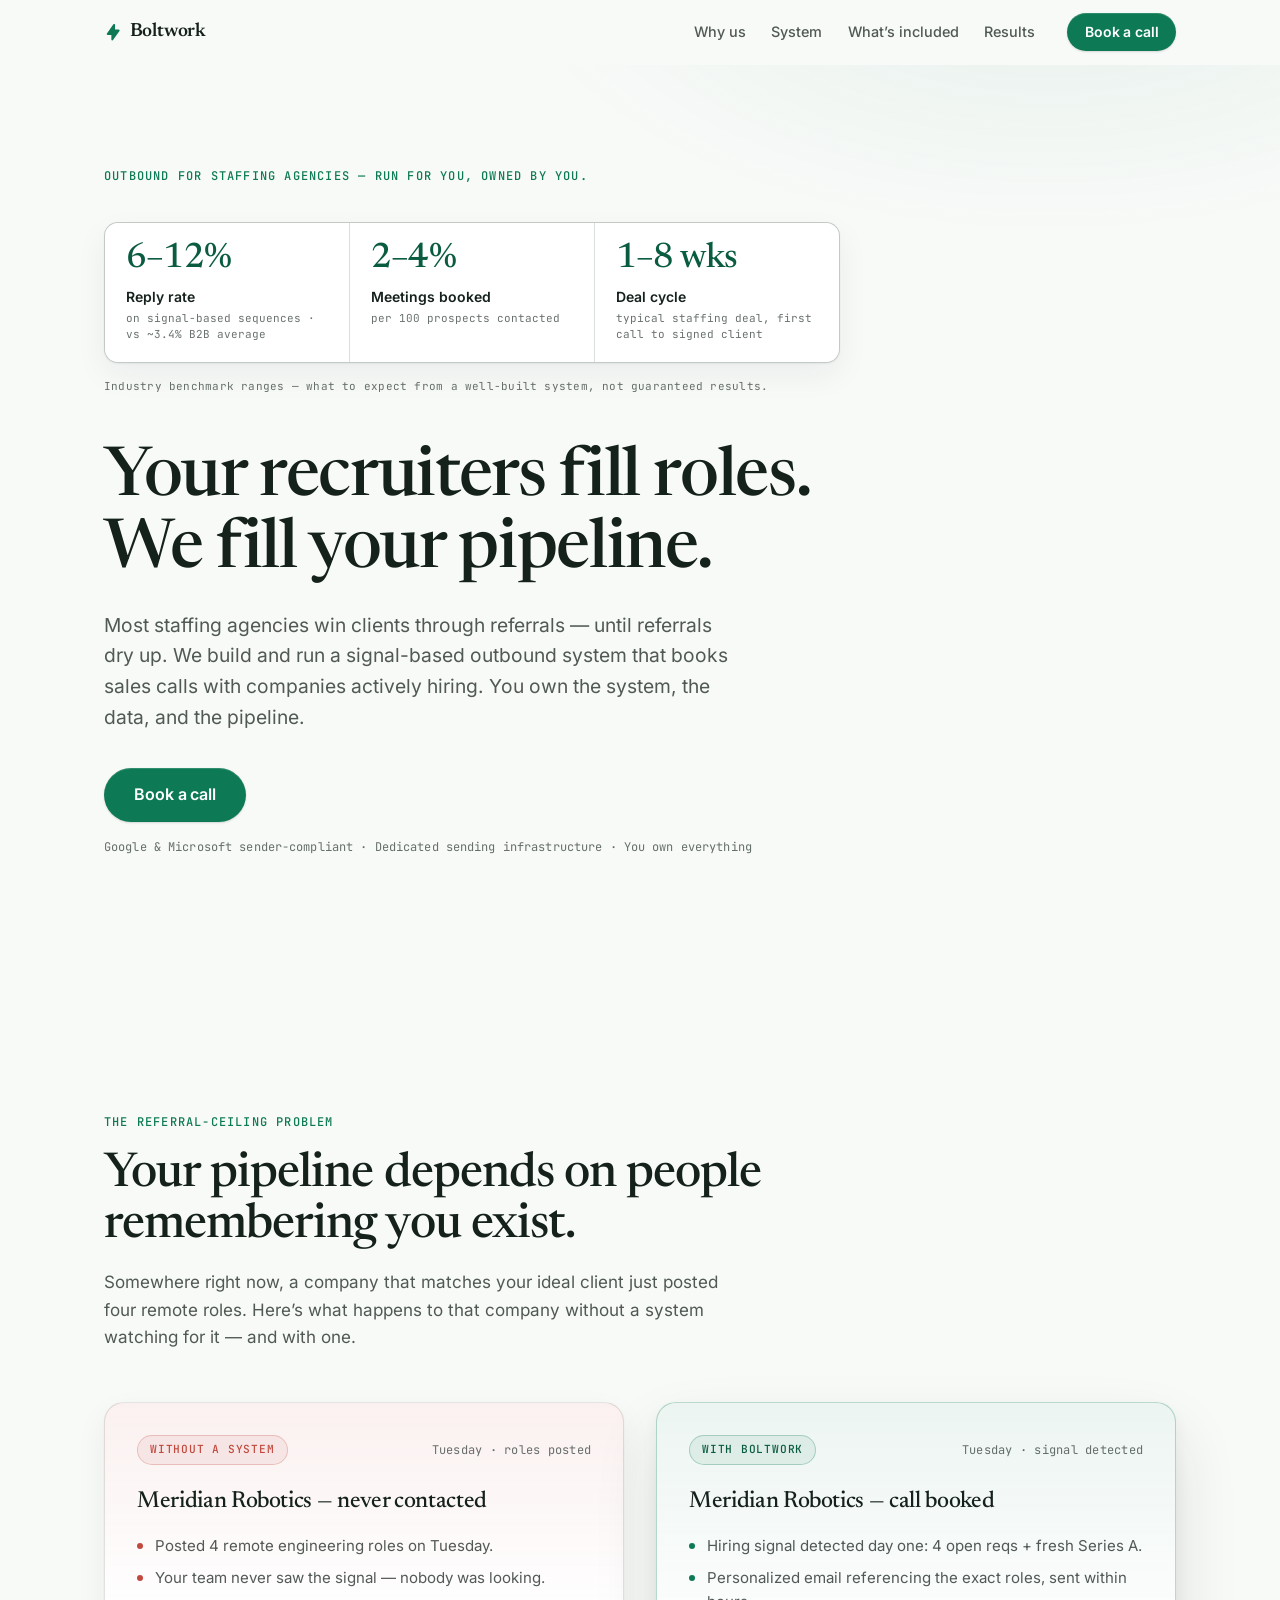
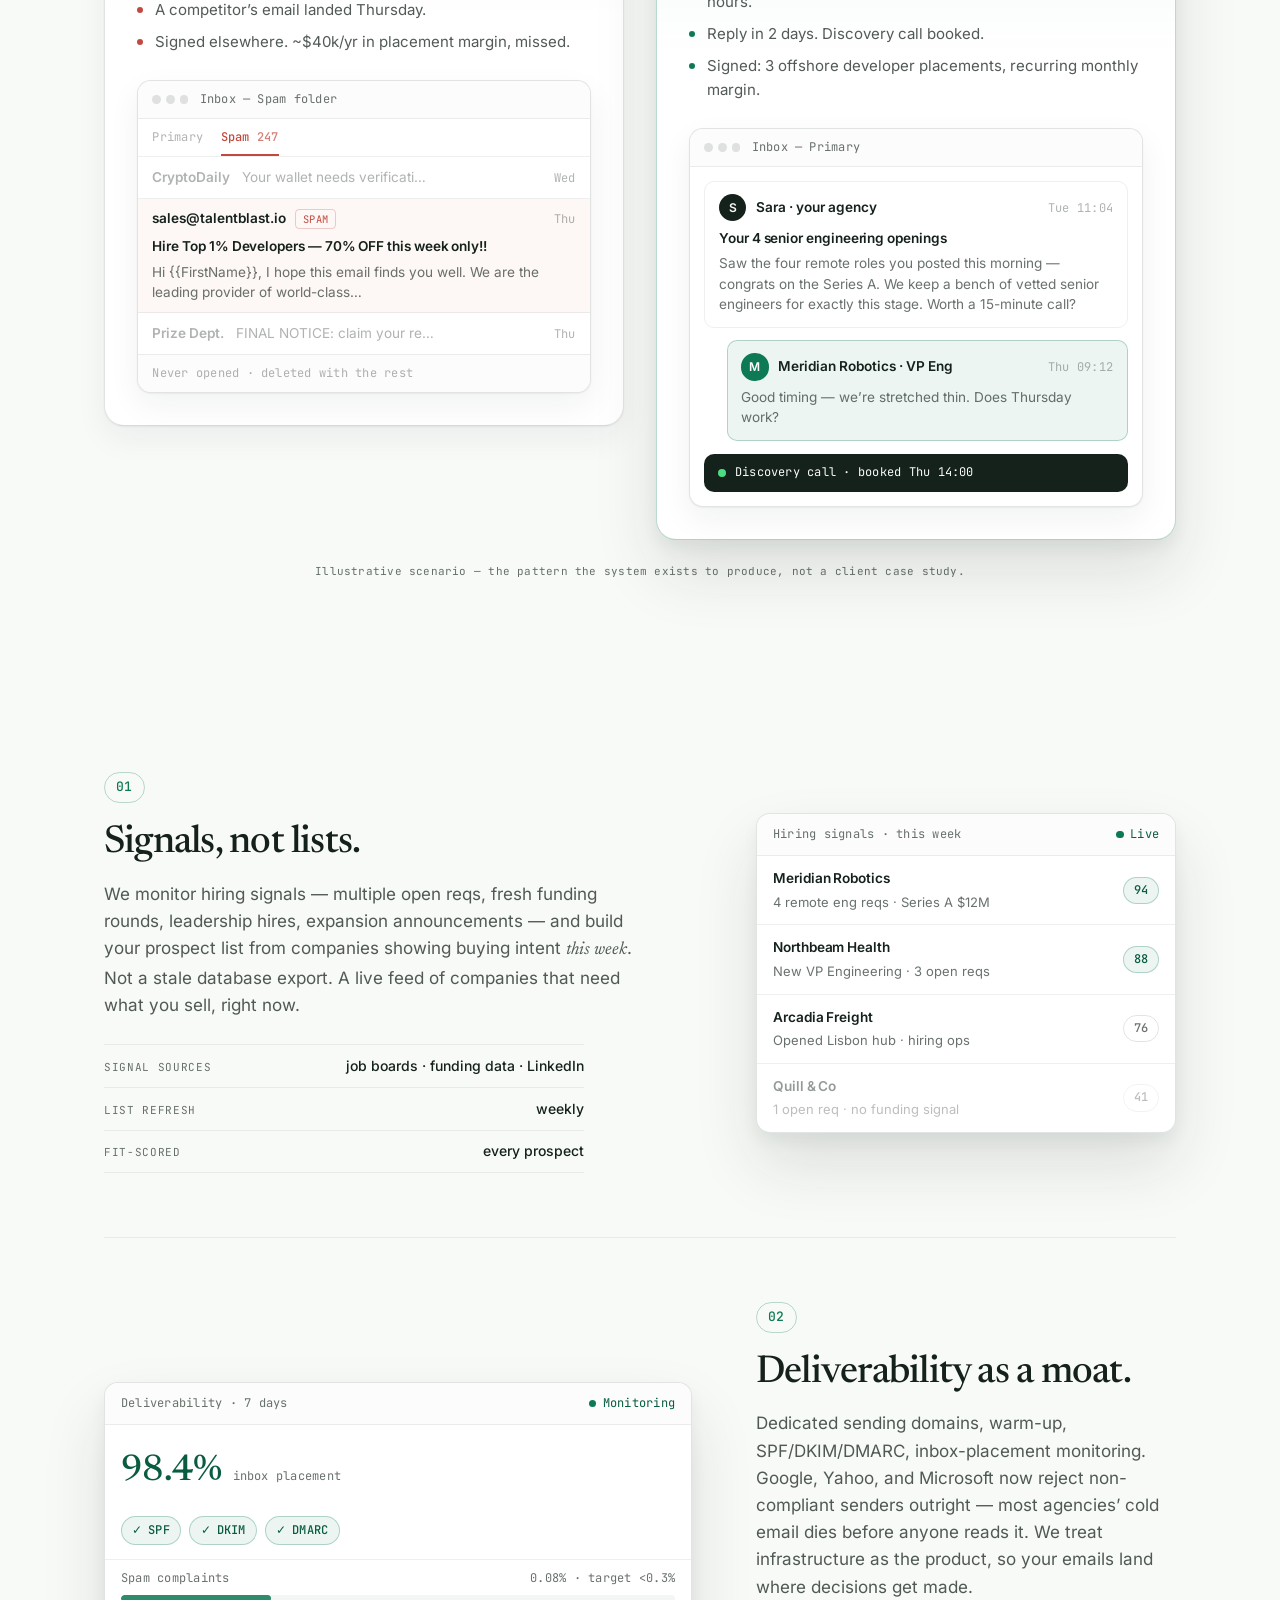
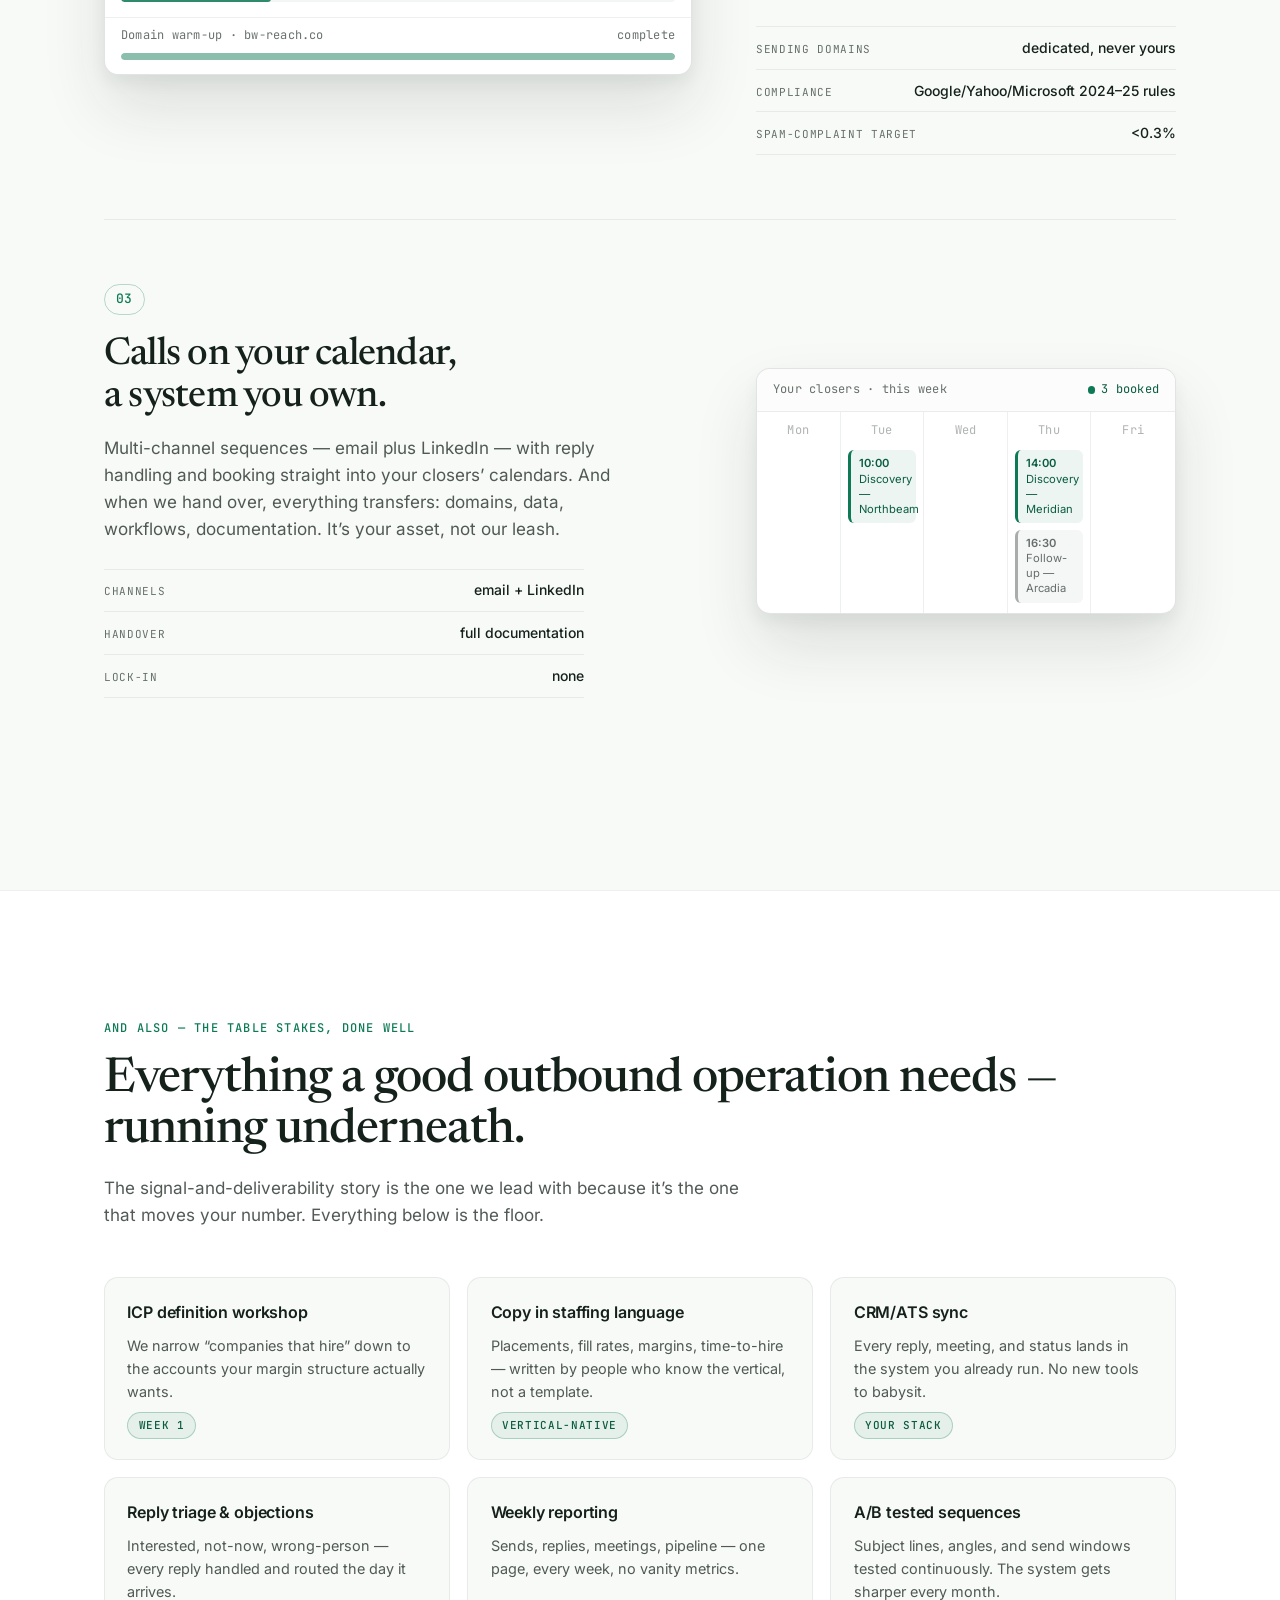
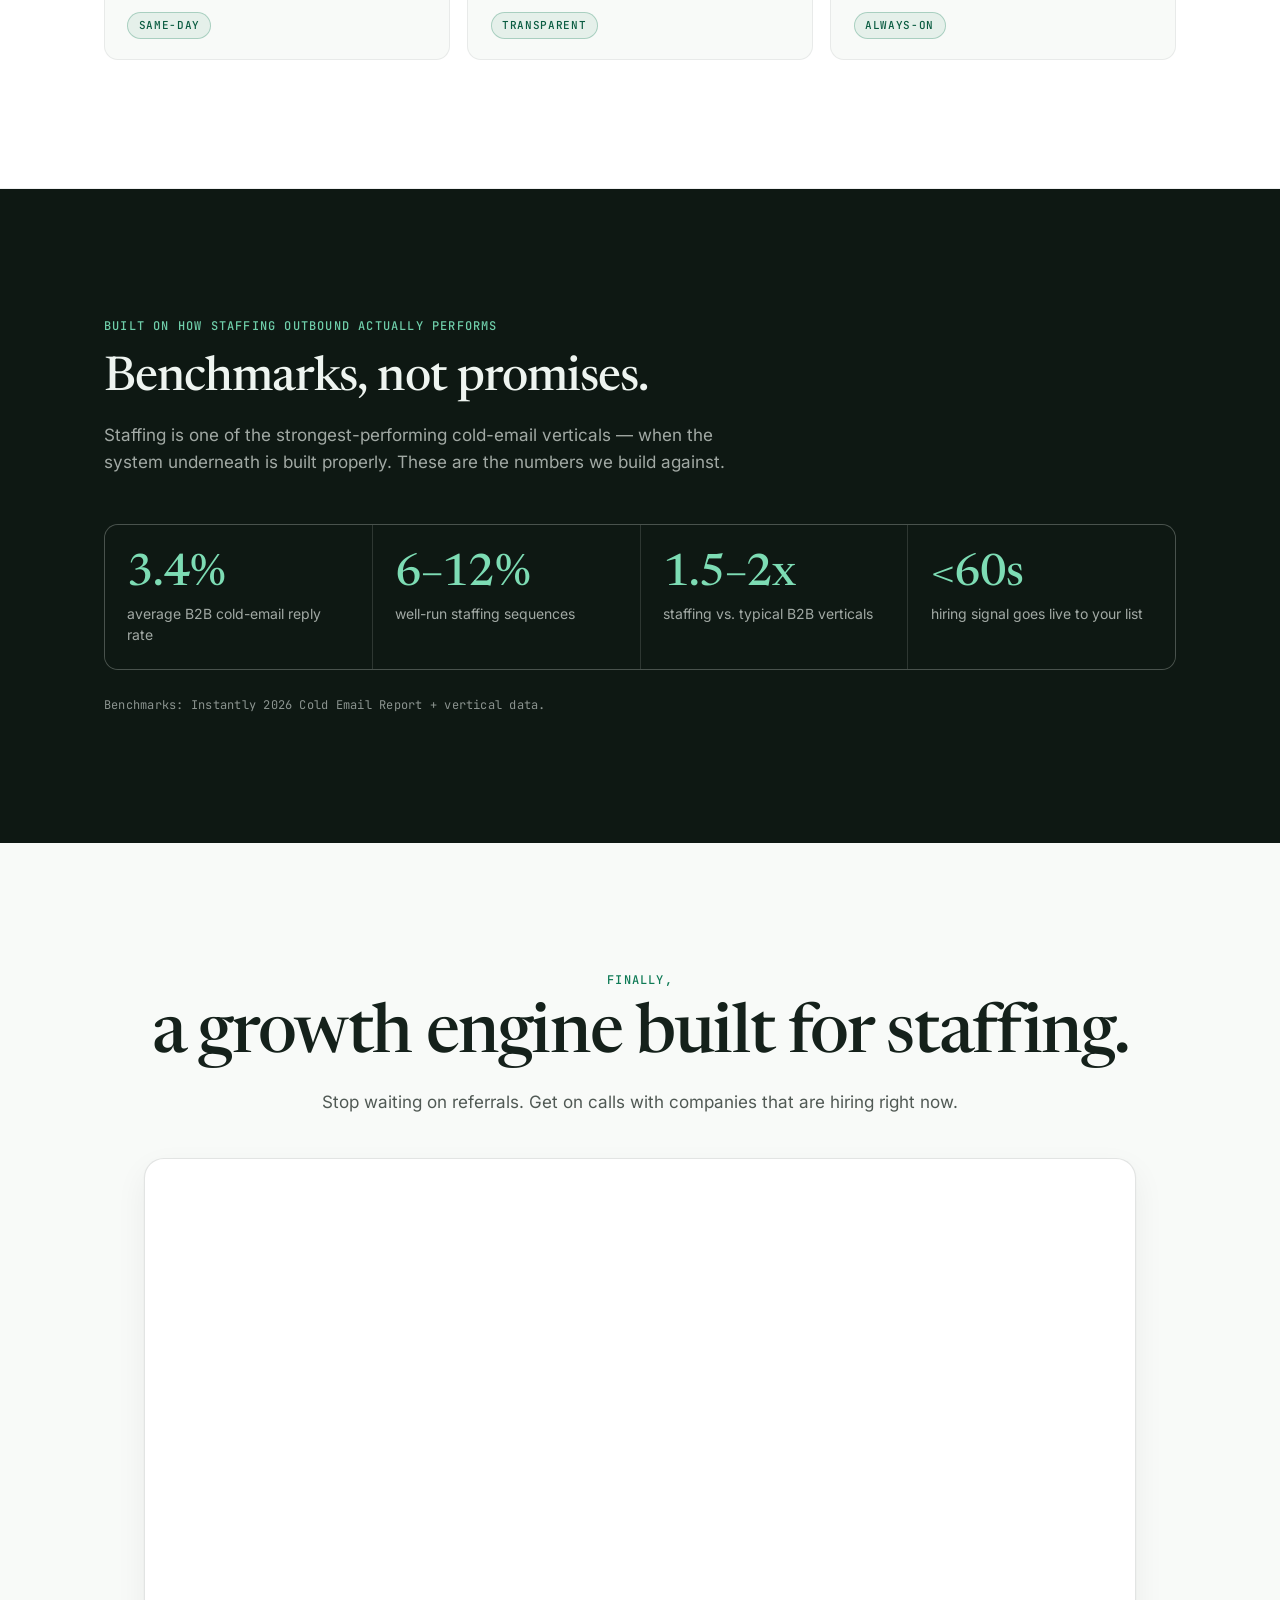
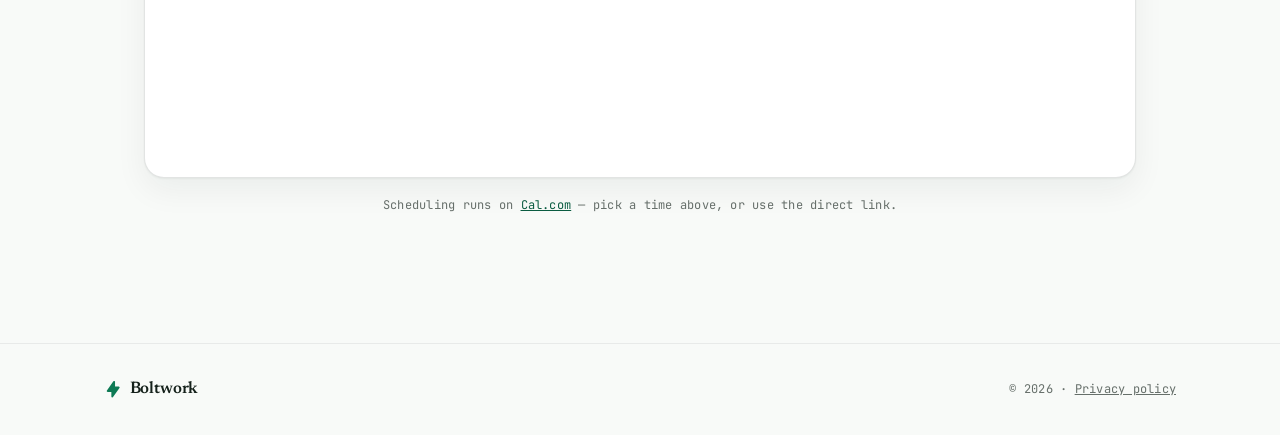
==== commit 7507a28a: "Add Cal.com inline booking embed to the book section Official embed-snippet loader, lazy-mounted via" ====
--- a/index.html
+++ b/index.html
@@ -443,9 +443,11 @@
         <p class="section-lead reveal">
           Stop waiting on referrals. Get on calls with companies that are hiring right now.
         </p>
-        <div class="final-cta reveal">
-          <!-- #book placeholder — swap for a Calendly/Cal.com embed or link later -->
-          <a href="#book" class="btn btn-primary btn-lg">Book a call</a>
+        <div class="booking reveal">
+          <!-- Cal.com inline embed mounts here. data-cal-link is the single place
+               to set the booking link (username/event-type). -->
+          <div class="booking-cal" id="cal-inline-discovery" data-cal-link="REPLACE-CAL-USERNAME/discovery-call"></div>
+          <p class="booking-fallback mono">Scheduling runs on <a href="https://cal.com" rel="noopener">Cal.com</a> — pick a time above, or use the direct link.</p>
         </div>
       </div>
     </section>
--- a/css/style.css
+++ b/css/style.css
@@ -766,7 +766,23 @@
 .final { padding-block: var(--section-pad); text-align: center; }
 .final .kicker { margin-bottom: 0.6rem; }
 .final .section-lead { margin-inline: auto; }
-.final-cta { margin-top: 2.2rem; display: flex; justify-content: center; }
+.booking { margin-top: 2.6rem; }
+.booking-cal {
+  max-width: 62rem;
+  margin-inline: auto;
+  min-height: 620px;
+  border: 1px solid var(--border-subtle);
+  border-radius: var(--r-lg);
+  background: var(--paper-raised);
+  box-shadow: var(--shadow-card);
+  overflow: auto;
+  padding: 0.75rem;
+}
+.booking-fallback { margin-top: 1.1rem; color: var(--ink-subtle); }
+.booking-fallback a { color: var(--accent-deep); }
+@media (max-width: 44em) {
+  .booking-cal { min-height: 560px; padding: 0.4rem; }
+}
 
 .footer { border-top: 1px solid var(--border-faint); padding-block: 2rem; }
 .footer-inner {
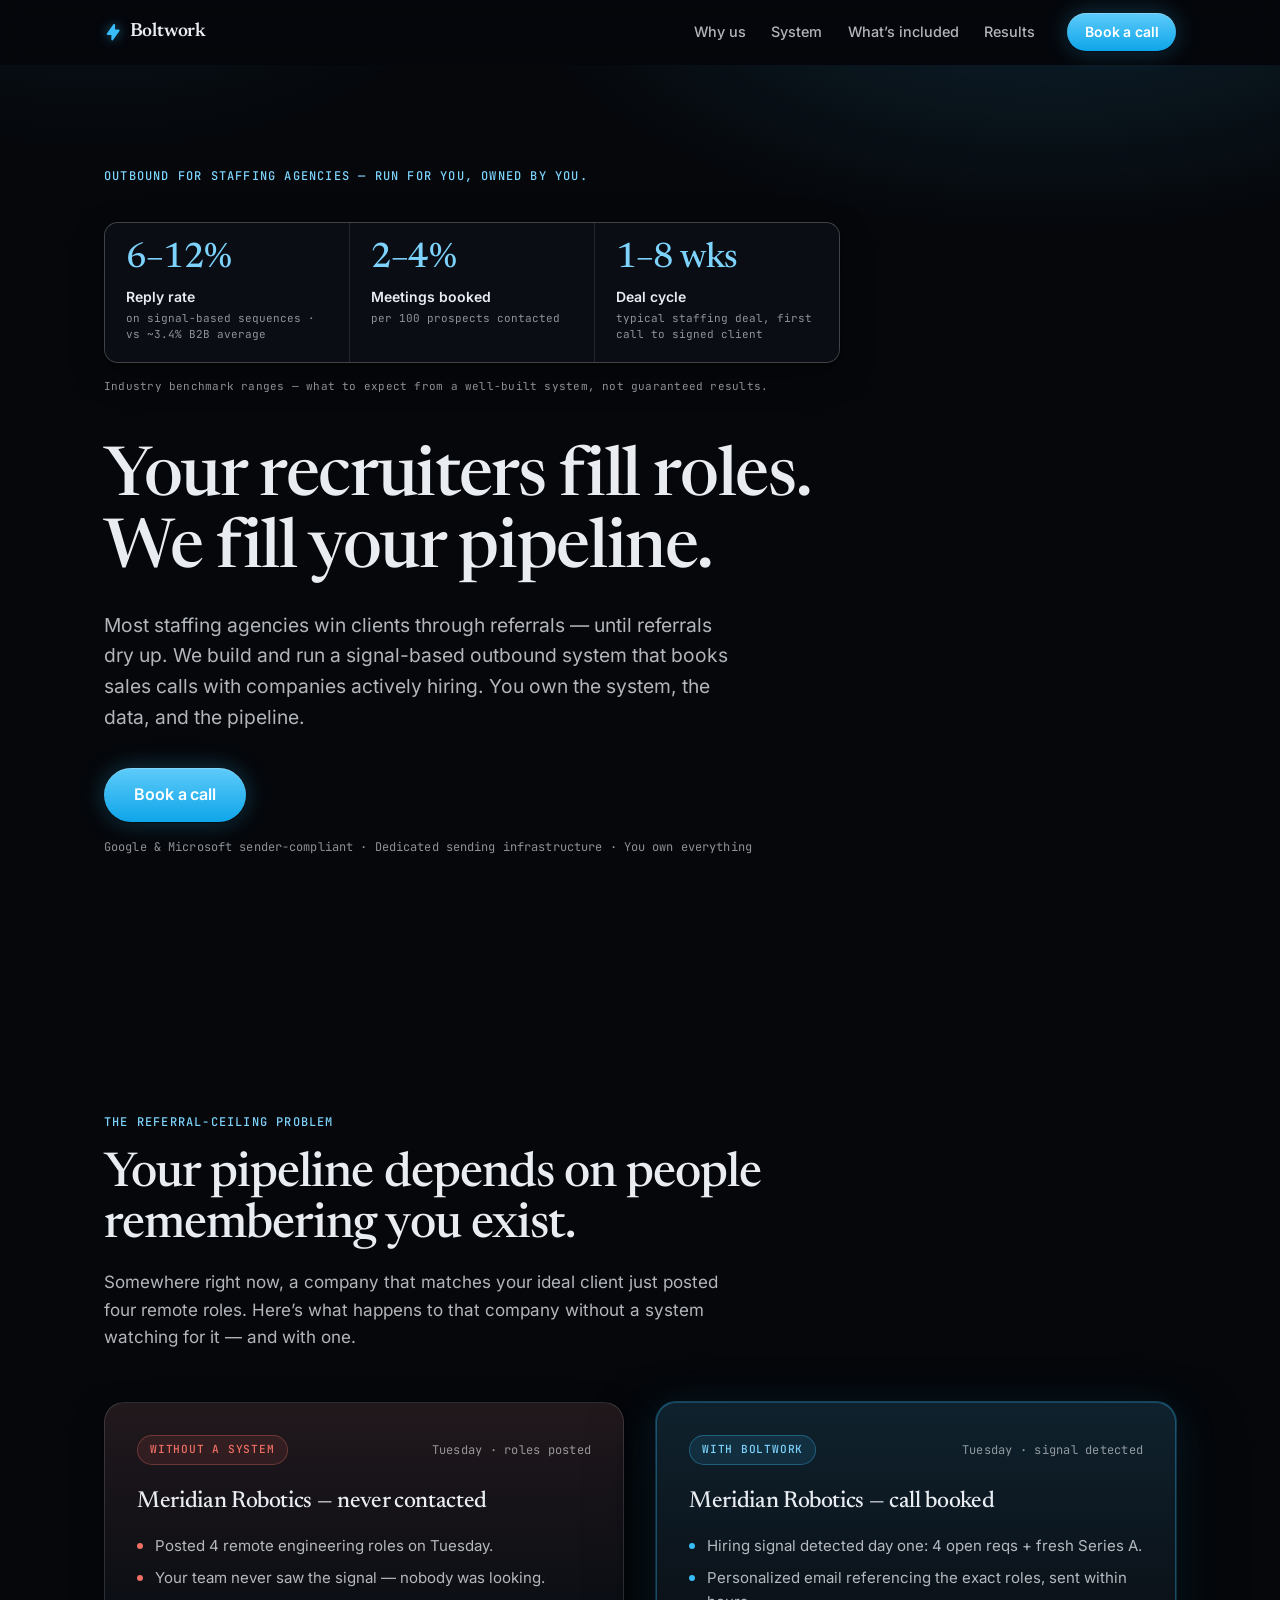
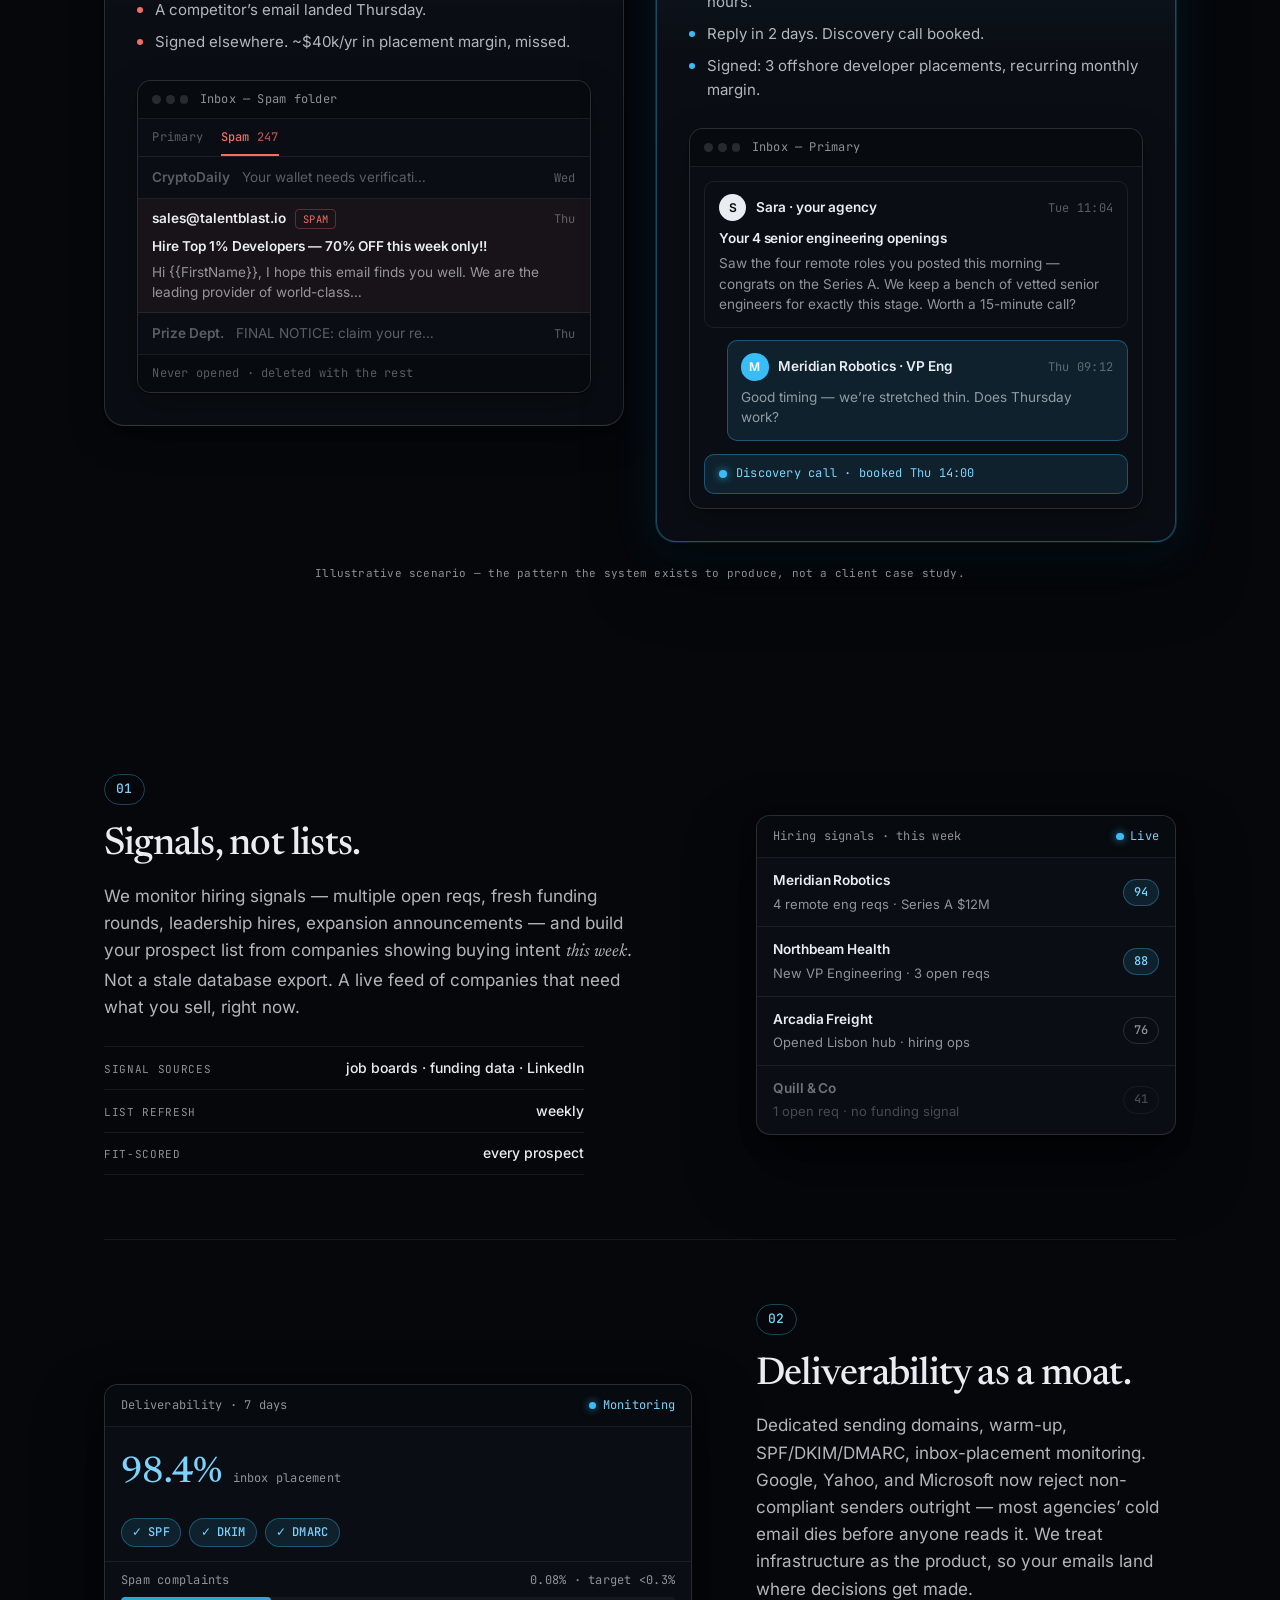
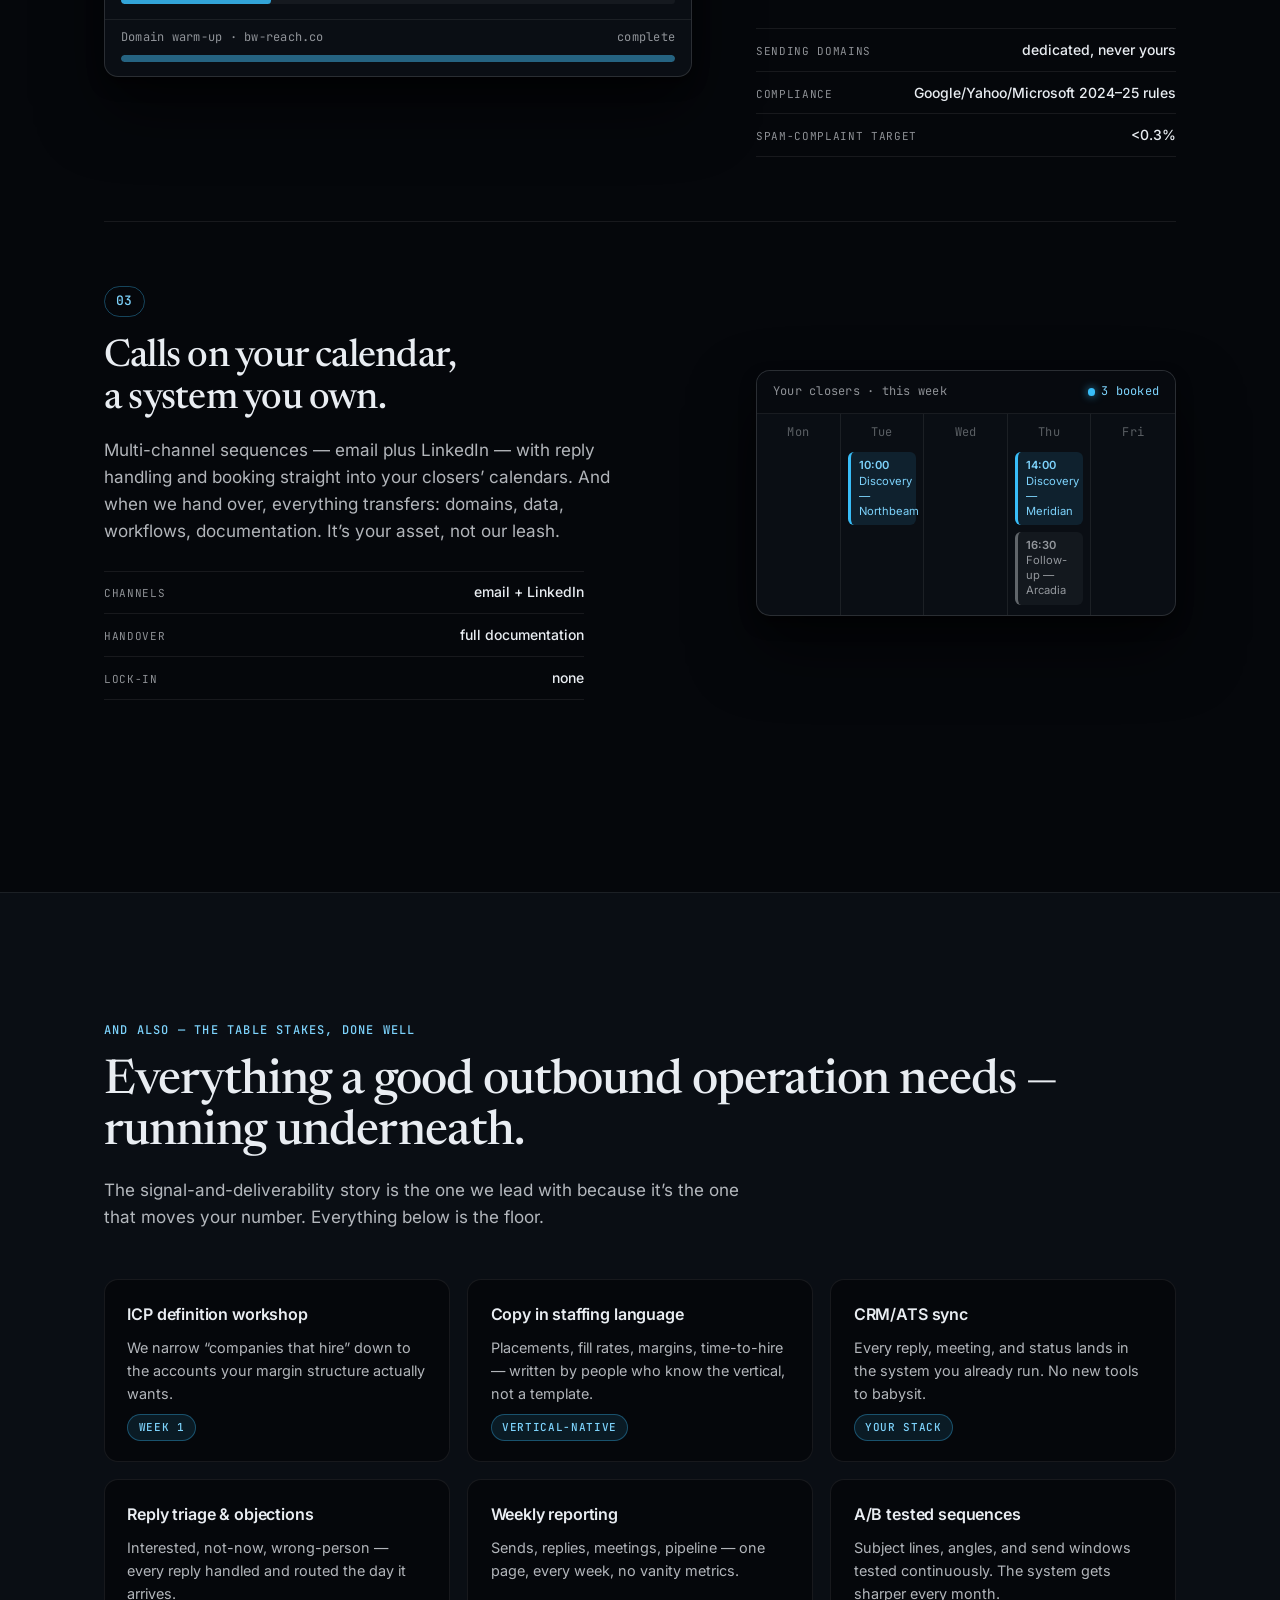
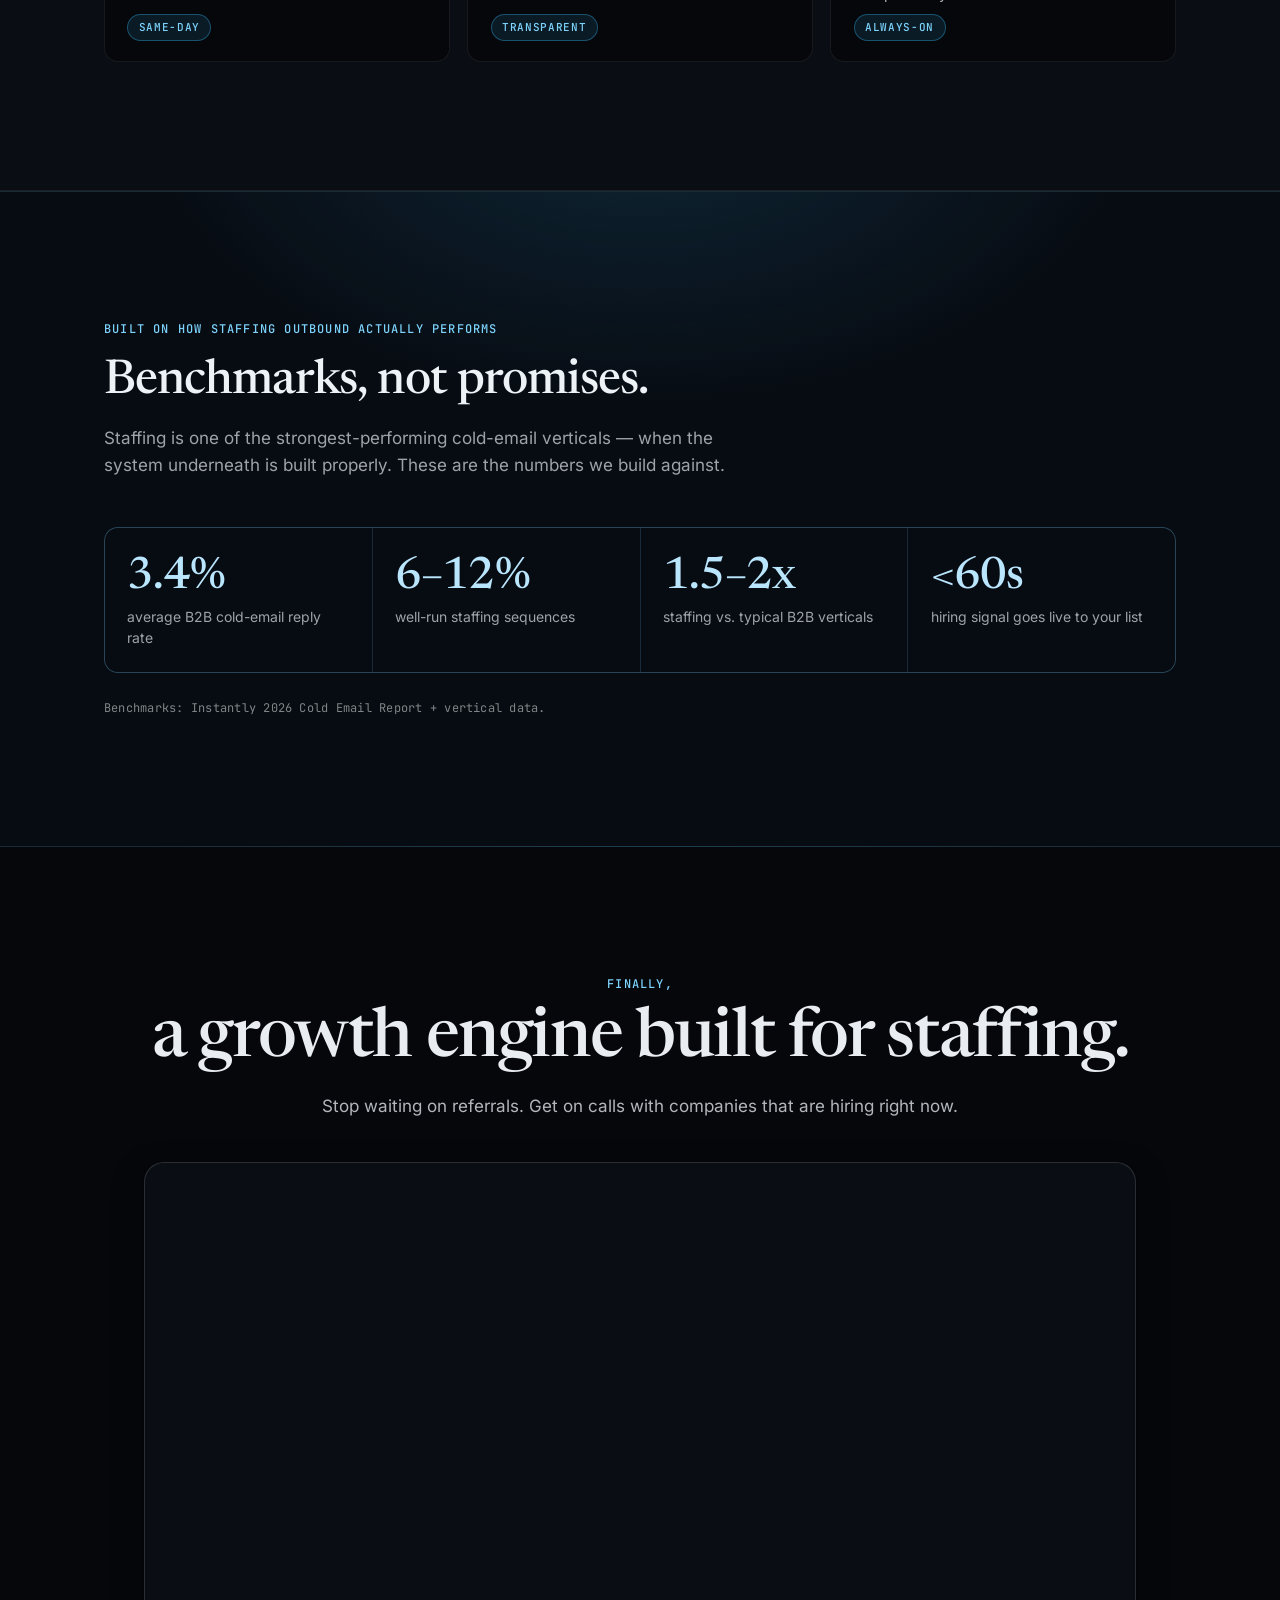
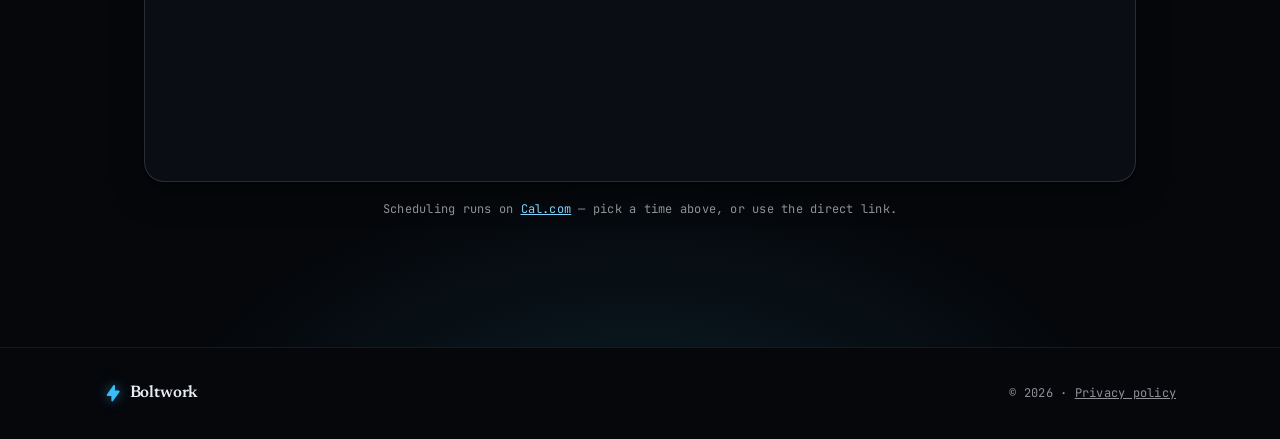
==== commit 31a7beb0: "Switch theme to dark black surfaces with electric-blue accent Replaces the green accent palette with" ====
--- a/index.html
+++ b/index.html
@@ -9,7 +9,7 @@
   <meta property="og:description" content="A done-for-you outbound system that books qualified sales calls with companies actively hiring. Run for you, owned by you.">
   <meta property="og:type" content="website">
   <meta property="og:url" content="https://boltwork.co">
-  <link rel="icon" href="data:image/svg+xml,<svg xmlns='http://www.w3.org/2000/svg' viewBox='0 0 20 20' fill='%230e7a55'><path d='M11.3 1.046A1 1 0 0 1 12 2v5h4a1 1 0 0 1 .82 1.573l-7 10A1 1 0 0 1 8 18v-5H4a1 1 0 0 1-.82-1.573l7-10a1 1 0 0 1 1.12-.38z'/></svg>">
+  <link rel="icon" href="data:image/svg+xml,<svg xmlns='http://www.w3.org/2000/svg' viewBox='0 0 20 20' fill='%2338bdf8'><path d='M11.3 1.046A1 1 0 0 1 12 2v5h4a1 1 0 0 1 .82 1.573l-7 10A1 1 0 0 1 8 18v-5H4a1 1 0 0 1-.82-1.573l7-10a1 1 0 0 1 1.12-.38z'/></svg>">
   <link rel="preload" href="fonts/Newsreader-latin.woff2" as="font" type="font/woff2" crossorigin>
   <link rel="preload" href="fonts/Inter-latin.woff2" as="font" type="font/woff2" crossorigin>
   <link rel="stylesheet" href="css/style.css">
@@ -446,7 +446,7 @@
         <div class="booking reveal">
           <!-- Cal.com inline embed mounts here. data-cal-link is the single place
                to set the booking link (username/event-type). -->
-          <div class="booking-cal" id="cal-inline-discovery" data-cal-link="REPLACE-CAL-USERNAME/discovery-call"></div>
+          <div class="booking-cal" id="cal-inline-discovery" data-cal-link="john-sundh-krfnfz/30min"></div>
           <p class="booking-fallback mono">Scheduling runs on <a href="https://cal.com" rel="noopener">Cal.com</a> — pick a time above, or use the direct link.</p>
         </div>
       </div>
--- a/css/style.css
+++ b/css/style.css
@@ -1,5 +1,6 @@
 /* ==========================================================================
    Pipeline Partner — landing page
+   Dark "engineered system" theme: black paper, electric-blue accent.
    Design tokens first; everything derives from them.
    ========================================================================== */
 
@@ -34,27 +35,28 @@
 }
 
 :root {
-  /* color */
-  --paper: #f8faf8;
-  --paper-raised: #ffffff;
-  --ink: #15211b;
-  --ink-soft: rgba(21, 33, 27, 0.74);
-  --ink-subtle: rgba(21, 33, 27, 0.64);
-  --ink-faint: rgba(21, 33, 27, 0.34);
-  --border-subtle: rgba(21, 33, 27, 0.12);
-  --border-faint: rgba(21, 33, 27, 0.07);
-  --accent: #0e7a55;
-  --accent-deep: #0a5c41;
-  --accent-tint: rgba(14, 122, 85, 0.08);
-  --accent-border: rgba(14, 122, 85, 0.28);
-  --red: #c2493e;
-  --red-tint: rgba(194, 73, 62, 0.08);
-  --red-border: rgba(194, 73, 62, 0.26);
-  --amber: #9a7514;
-  --dark: #0e1813;
-  --dark-ink: #eef4f0;
-  --dark-ink-soft: rgba(238, 244, 240, 0.66);
-  --dark-border: rgba(238, 244, 240, 0.14);
+  /* color — black surfaces, light ink, electric-blue accent */
+  --paper: #05070b;
+  --paper-raised: #0a0e14;
+  --ink: #e9edf2;
+  --ink-soft: rgba(233, 237, 242, 0.76);
+  --ink-subtle: rgba(233, 237, 242, 0.6);
+  --ink-faint: rgba(233, 237, 242, 0.36);
+  --border-subtle: rgba(233, 237, 242, 0.14);
+  --border-faint: rgba(233, 237, 242, 0.08);
+  --accent: #38bdf8;
+  --accent-strong: #0ea5e9;   /* hover / pressed surfaces */
+  --accent-bright: #7dd3fc;   /* accent as text on dark */
+  --accent-tint: rgba(56, 189, 248, 0.11);
+  --accent-border: rgba(56, 189, 248, 0.34);
+  --red: #ef6f64;
+  --red-tint: rgba(239, 111, 100, 0.1);
+  --red-border: rgba(239, 111, 100, 0.32);
+  --amber: #d9a83c;
+  --band: #070b12;            /* credibility band panels */
+  --band-ink: #edf2f7;
+  --band-ink-soft: rgba(237, 242, 247, 0.66);
+  --band-border: rgba(125, 211, 252, 0.16);
 
   /* type */
   --font-display: "Newsreader", Georgia, serif;
@@ -67,9 +69,10 @@
   --r-card: 14px;
   --r-lg: 20px;
 
-  /* elevation (ink-tinted, soft) */
-  --shadow-card: 0 1px 2px rgba(21, 33, 27, 0.05), 0 12px 32px rgba(21, 33, 27, 0.06);
-  --shadow-float: 0 8px 16px rgba(21, 33, 27, 0.05), 0 32px 64px rgba(21, 33, 27, 0.12);
+  /* elevation (true dark shadows + blue lift on key cards) */
+  --shadow-card: 0 1px 2px rgba(0, 0, 0, 0.5), 0 12px 32px rgba(0, 0, 0, 0.35);
+  --shadow-float: 0 8px 16px rgba(0, 0, 0, 0.45), 0 32px 64px rgba(0, 0, 0, 0.55);
+  --glow-accent: 0 0 0 1px var(--accent-border), 0 8px 40px rgba(56, 189, 248, 0.18);
 
   /* rhythm */
   --section-pad: clamp(4.5rem, 10vw, 8rem);
@@ -92,7 +95,9 @@
 ul { padding: 0; list-style: none; }
 img, svg { display: block; max-width: 100%; }
 a { color: inherit; }
-html { scroll-behavior: smooth; scroll-padding-top: 5rem; }
+html { scroll-behavior: smooth; scroll-padding-top: 5rem; color-scheme: dark; }
+
+::selection { background: rgba(56, 189, 248, 0.35); }
 
 :focus-visible {
   outline: 2px solid var(--accent);
@@ -138,11 +143,17 @@
   transition: background-color 0.15s ease, transform 0.15s ease, box-shadow 0.15s ease;
 }
 .btn-primary {
-  background: var(--accent);
+  background: linear-gradient(180deg, #5ecbfa, var(--accent-strong));
   color: #fff;
-  box-shadow: 0 1px 2px rgba(21, 33, 27, 0.16), inset 0 1px 0 rgba(255, 255, 255, 0.14);
-}
-.btn-primary:hover { background: var(--accent-deep); transform: translateY(-1px); }
+  box-shadow: 0 1px 2px rgba(0, 0, 0, 0.5), inset 0 1px 0 rgba(255, 255, 255, 0.22),
+    0 0 24px rgba(56, 189, 248, 0.28);
+}
+.btn-primary:hover {
+  background: linear-gradient(180deg, #7bd6fb, #0284c7);
+  transform: translateY(-1px);
+  box-shadow: 0 2px 4px rgba(0, 0, 0, 0.5), inset 0 1px 0 rgba(255, 255, 255, 0.22),
+    0 0 32px rgba(56, 189, 248, 0.4);
+}
 .btn-sm { padding: 0.5rem 1.1rem; font-size: 0.875rem; }
 .btn-lg { padding: 0.9rem 1.9rem; font-size: 1rem; }
 
@@ -151,7 +162,7 @@
   position: sticky;
   top: 0;
   z-index: 50;
-  background: color-mix(in srgb, var(--paper) 86%, transparent);
+  background: color-mix(in srgb, var(--paper) 82%, transparent);
   backdrop-filter: blur(10px);
   -webkit-backdrop-filter: blur(10px);
   border-bottom: 1px solid transparent;
@@ -174,7 +185,7 @@
   letter-spacing: -0.01em;
   text-decoration: none;
 }
-.wordmark-mark { width: 1.15rem; height: 1.15rem; fill: var(--accent); }
+.wordmark-mark { width: 1.15rem; height: 1.15rem; fill: var(--accent); filter: drop-shadow(0 0 6px rgba(56, 189, 248, 0.55)); }
 .nav-links {
   display: flex;
   gap: 1.6rem;
@@ -196,10 +207,10 @@
   font-weight: 500;
   text-transform: uppercase;
   letter-spacing: 0.1em;
-  color: var(--accent);
+  color: var(--accent-bright);
   margin-bottom: 1.1rem;
 }
-.kicker-light { color: #6fceaa; }
+.kicker-light { color: var(--accent-bright); }
 .display, .display-2 {
   font-family: var(--font-display);
   font-weight: 500;
@@ -216,7 +227,7 @@
 }
 .lead { font-size: clamp(1.05rem, 1.6vw, 1.2rem); }
 .section-lead { font-size: 1.0625rem; margin-top: 1.1rem; }
-.section-lead-light { color: var(--dark-ink-soft); }
+.section-lead-light { color: var(--band-ink-soft); }
 
 /* ---- reveal on scroll ---- */
 .reveal {
@@ -232,7 +243,8 @@
 .hero {
   padding-block: clamp(3.5rem, 8vw, 6.5rem) var(--section-pad);
   background:
-    radial-gradient(56rem 30rem at 82% -8rem, var(--accent-tint), transparent 62%),
+    radial-gradient(56rem 30rem at 82% -8rem, rgba(56, 189, 248, 0.17), transparent 62%),
+    radial-gradient(42rem 26rem at 8% -10rem, rgba(56, 189, 248, 0.09), transparent 60%),
     var(--paper);
 }
 .hero .kicker { margin-bottom: 2.2rem; }
@@ -267,7 +279,7 @@
   letter-spacing: -0.02em;
   line-height: 1.1;
   font-variant-numeric: tabular-nums;
-  color: var(--accent-deep);
+  color: var(--accent-bright);
 }
 .hero-stat-label {
   font-weight: 600;
@@ -317,7 +329,7 @@
 .case-with {
   background: linear-gradient(180deg, var(--accent-tint), transparent 34%), var(--paper-raised);
   border-color: var(--accent-border);
-  box-shadow: var(--shadow-float);
+  box-shadow: var(--shadow-float), var(--glow-accent);
 }
 .case-head {
   display: flex;
@@ -338,7 +350,7 @@
   border: 1px solid;
 }
 .case-chip-red { color: var(--red); border-color: var(--red-border); background: var(--red-tint); }
-.case-chip-green { color: var(--accent-deep); border-color: var(--accent-border); background: var(--accent-tint); }
+.case-chip-green { color: var(--accent-bright); border-color: var(--accent-border); background: var(--accent-tint); }
 .case-time { color: var(--ink-subtle); }
 .case-title {
   font-family: var(--font-display);
@@ -483,14 +495,16 @@
   gap: 0.55rem;
   padding: 0.6rem 0.85rem;
   border-radius: 10px;
-  background: var(--ink);
-  color: var(--paper);
+  background: var(--accent-tint);
+  border: 1px solid var(--accent-border);
+  color: var(--accent-bright);
 }
 .mail-booked .mono { color: inherit; }
 .mail-booked-dot {
   width: 0.5rem; height: 0.5rem;
   border-radius: 50%;
-  background: #4ade80;
+  background: var(--accent);
+  box-shadow: 0 0 8px rgba(56, 189, 248, 0.8);
   flex-shrink: 0;
 }
 
@@ -511,7 +525,7 @@
 .pillar-flip .pillar-visual { order: 1; }
 .pillar-num {
   display: inline-block;
-  color: var(--accent);
+  color: var(--accent-bright);
   font-size: 0.8125rem;
   font-weight: 500;
   border: 1px solid var(--accent-border);
@@ -565,11 +579,12 @@
   color: var(--ink-subtle);
   background: color-mix(in srgb, var(--paper) 60%, var(--paper-raised));
 }
-.live-dot { display: inline-flex; align-items: center; gap: 0.4rem; color: var(--accent-deep); }
+.live-dot { display: inline-flex; align-items: center; gap: 0.4rem; color: var(--accent-bright); }
 .live-dot i {
   width: 0.45rem; height: 0.45rem;
   border-radius: 50%;
   background: var(--accent);
+  box-shadow: 0 0 8px rgba(56, 189, 248, 0.8);
   animation: pulse 2s ease-in-out infinite;
 }
 @keyframes pulse { 50% { opacity: 0.35; } }
@@ -597,7 +612,7 @@
   color: var(--ink-subtle);
 }
 .feed-score-hot {
-  color: var(--accent-deep);
+  color: var(--accent-bright);
   border-color: var(--accent-border);
   background: var(--accent-tint);
 }
@@ -609,7 +624,7 @@
   font-size: 2.3rem;
   font-weight: 500;
   letter-spacing: -0.02em;
-  color: var(--accent-deep);
+  color: var(--accent-bright);
   font-variant-numeric: tabular-nums;
 }
 .dash-big-label { color: var(--ink-subtle); }
@@ -620,7 +635,7 @@
   gap: 0.35rem;
   border: 1px solid var(--accent-border);
   background: var(--accent-tint);
-  color: var(--accent-deep);
+  color: var(--accent-bright);
   border-radius: var(--r-pill);
   padding: 0.22rem 0.65rem;
   font-weight: 500;
@@ -671,7 +686,7 @@
   padding: 0.4rem 0.5rem;
   font-size: 0.7rem;
   line-height: 1.35;
-  color: var(--accent-deep);
+  color: var(--accent-bright);
 }
 .cal-event b { display: block; font-weight: 600; }
 .cal-event-alt {
@@ -700,12 +715,12 @@
   gap: 0.55rem;
   transition: border-color 0.2s ease, box-shadow 0.2s ease;
 }
-.stake:hover { border-color: var(--border-subtle); box-shadow: var(--shadow-card); }
+.stake:hover { border-color: var(--accent-border); box-shadow: var(--shadow-card), 0 0 24px rgba(56, 189, 248, 0.08); }
 .stake h3 { font-size: 1rem; font-weight: 600; letter-spacing: -0.01em; }
 .stake p { font-size: 0.9rem; color: var(--ink-soft); flex: 1; }
 .tag {
   align-self: flex-start;
-  color: var(--accent-deep);
+  color: var(--accent-bright);
   background: var(--accent-tint);
   border: 1px solid var(--accent-border);
   border-radius: var(--r-pill);
@@ -721,21 +736,24 @@
    ========================================================================== */
 .databand {
   padding-block: var(--section-pad);
-  background: var(--dark);
-  color: var(--dark-ink);
+  background:
+    radial-gradient(52rem 32rem at 50% -6rem, rgba(56, 189, 248, 0.16), transparent 62%),
+    var(--band);
+  border-block: 1px solid var(--band-border);
+  color: var(--band-ink);
 }
 .databand-grid {
   display: grid;
   grid-template-columns: repeat(4, minmax(0, 1fr));
   gap: 1px;
-  background: var(--dark-border);
-  border: 1px solid var(--dark-border);
+  background: var(--band-border);
+  border: 1px solid var(--band-border);
   border-radius: var(--r-card);
   overflow: hidden;
   margin-top: 3rem;
 }
 .databand-stat {
-  background: var(--dark);
+  background: var(--band);
   padding: 1.6rem 1.4rem 1.5rem;
   display: flex;
   flex-direction: column;
@@ -748,22 +766,28 @@
   letter-spacing: -0.02em;
   line-height: 1.05;
   font-variant-numeric: tabular-nums;
-  color: #7ddcb4;
+  color: #bae6fd;
 }
 .databand-label {
   font-size: 0.875rem;
-  color: var(--dark-ink-soft);
+  color: var(--band-ink-soft);
   line-height: 1.45;
 }
 .databand-fineprint {
   margin-top: 1.6rem;
-  color: rgba(238, 244, 240, 0.56);
+  color: rgba(237, 247, 241, 0.52);
 }
 
 /* ==========================================================================
    Final CTA + footer
    ========================================================================== */
-.final { padding-block: var(--section-pad); text-align: center; }
+.final {
+  padding-block: var(--section-pad);
+  text-align: center;
+  background:
+    radial-gradient(48rem 28rem at 50% 110%, rgba(56, 189, 248, 0.12), transparent 62%),
+    var(--paper);
+}
 .final .kicker { margin-bottom: 0.6rem; }
 .final .section-lead { margin-inline: auto; }
 .booking { margin-top: 2.6rem; }
@@ -779,7 +803,7 @@
   padding: 0.75rem;
 }
 .booking-fallback { margin-top: 1.1rem; color: var(--ink-subtle); }
-.booking-fallback a { color: var(--accent-deep); }
+.booking-fallback a { color: var(--accent-bright); }
 @media (max-width: 44em) {
   .booking-cal { min-height: 560px; padding: 0.4rem; }
 }
